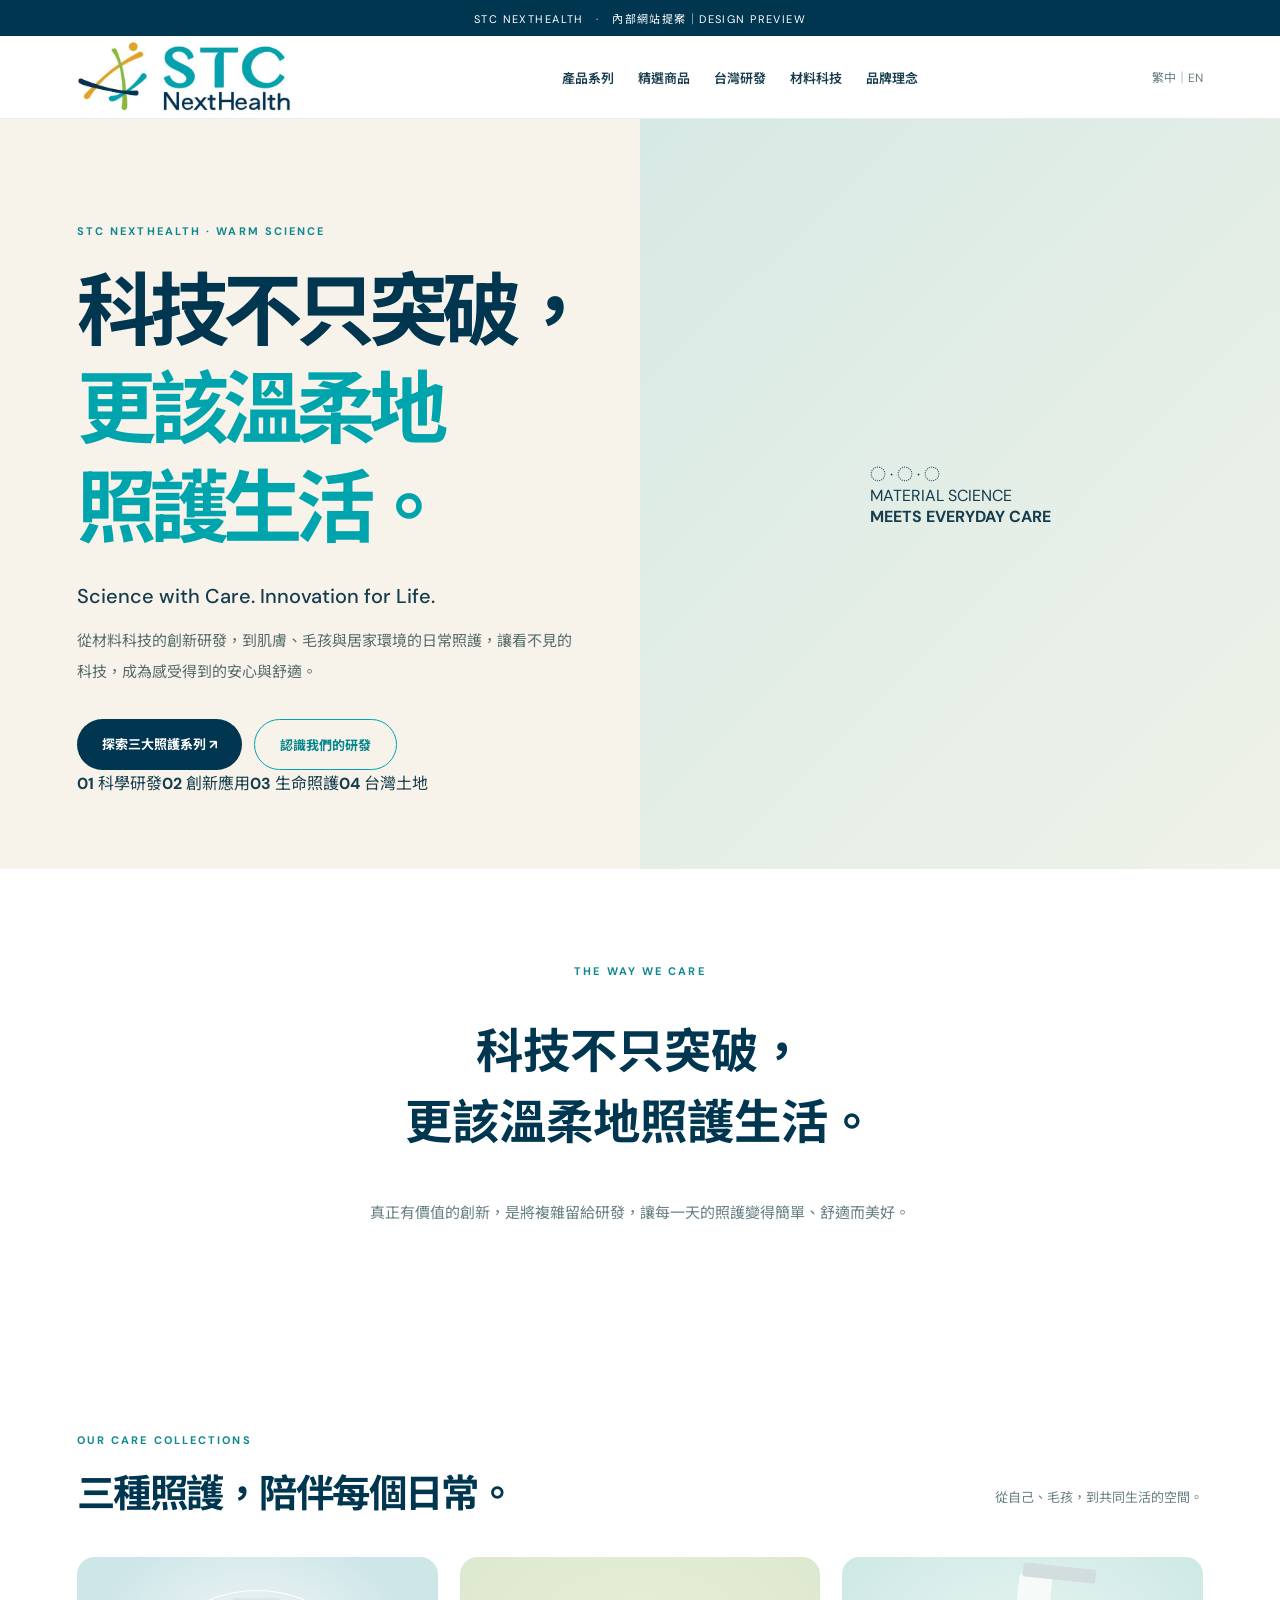
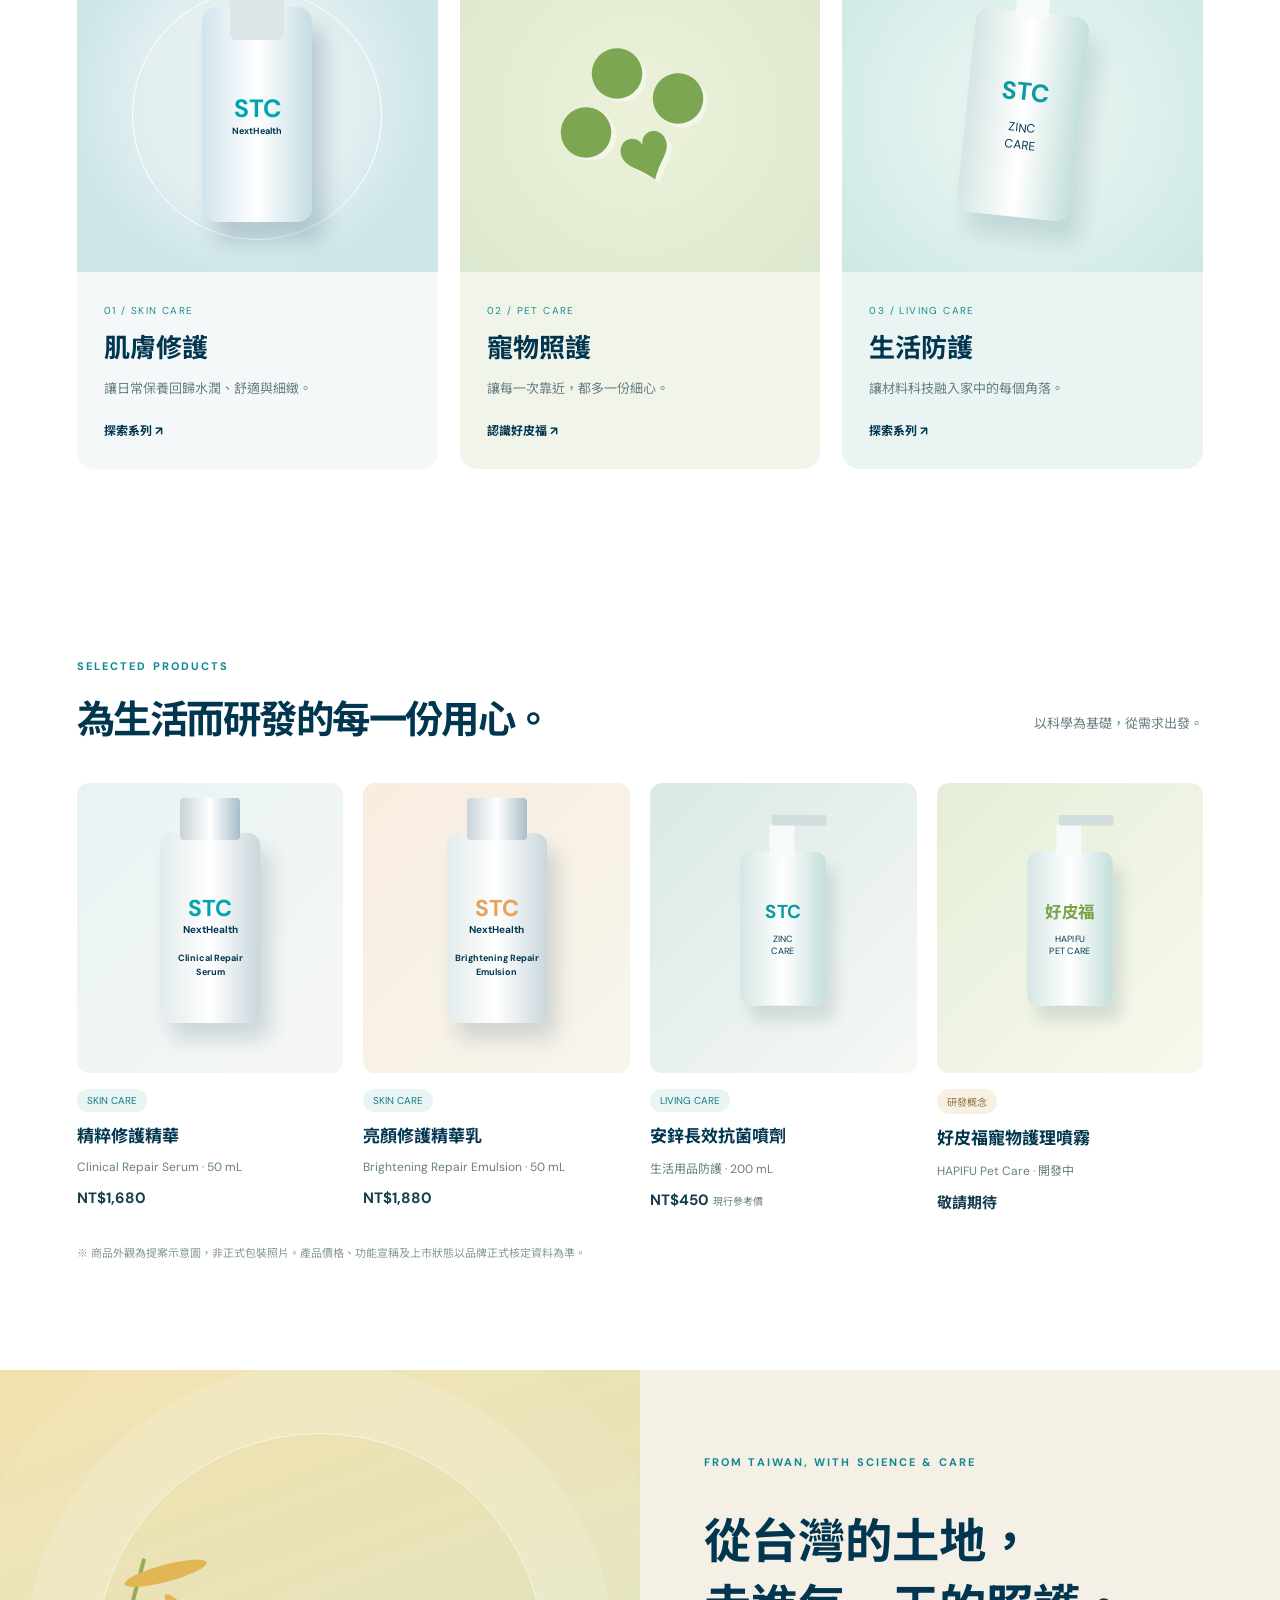
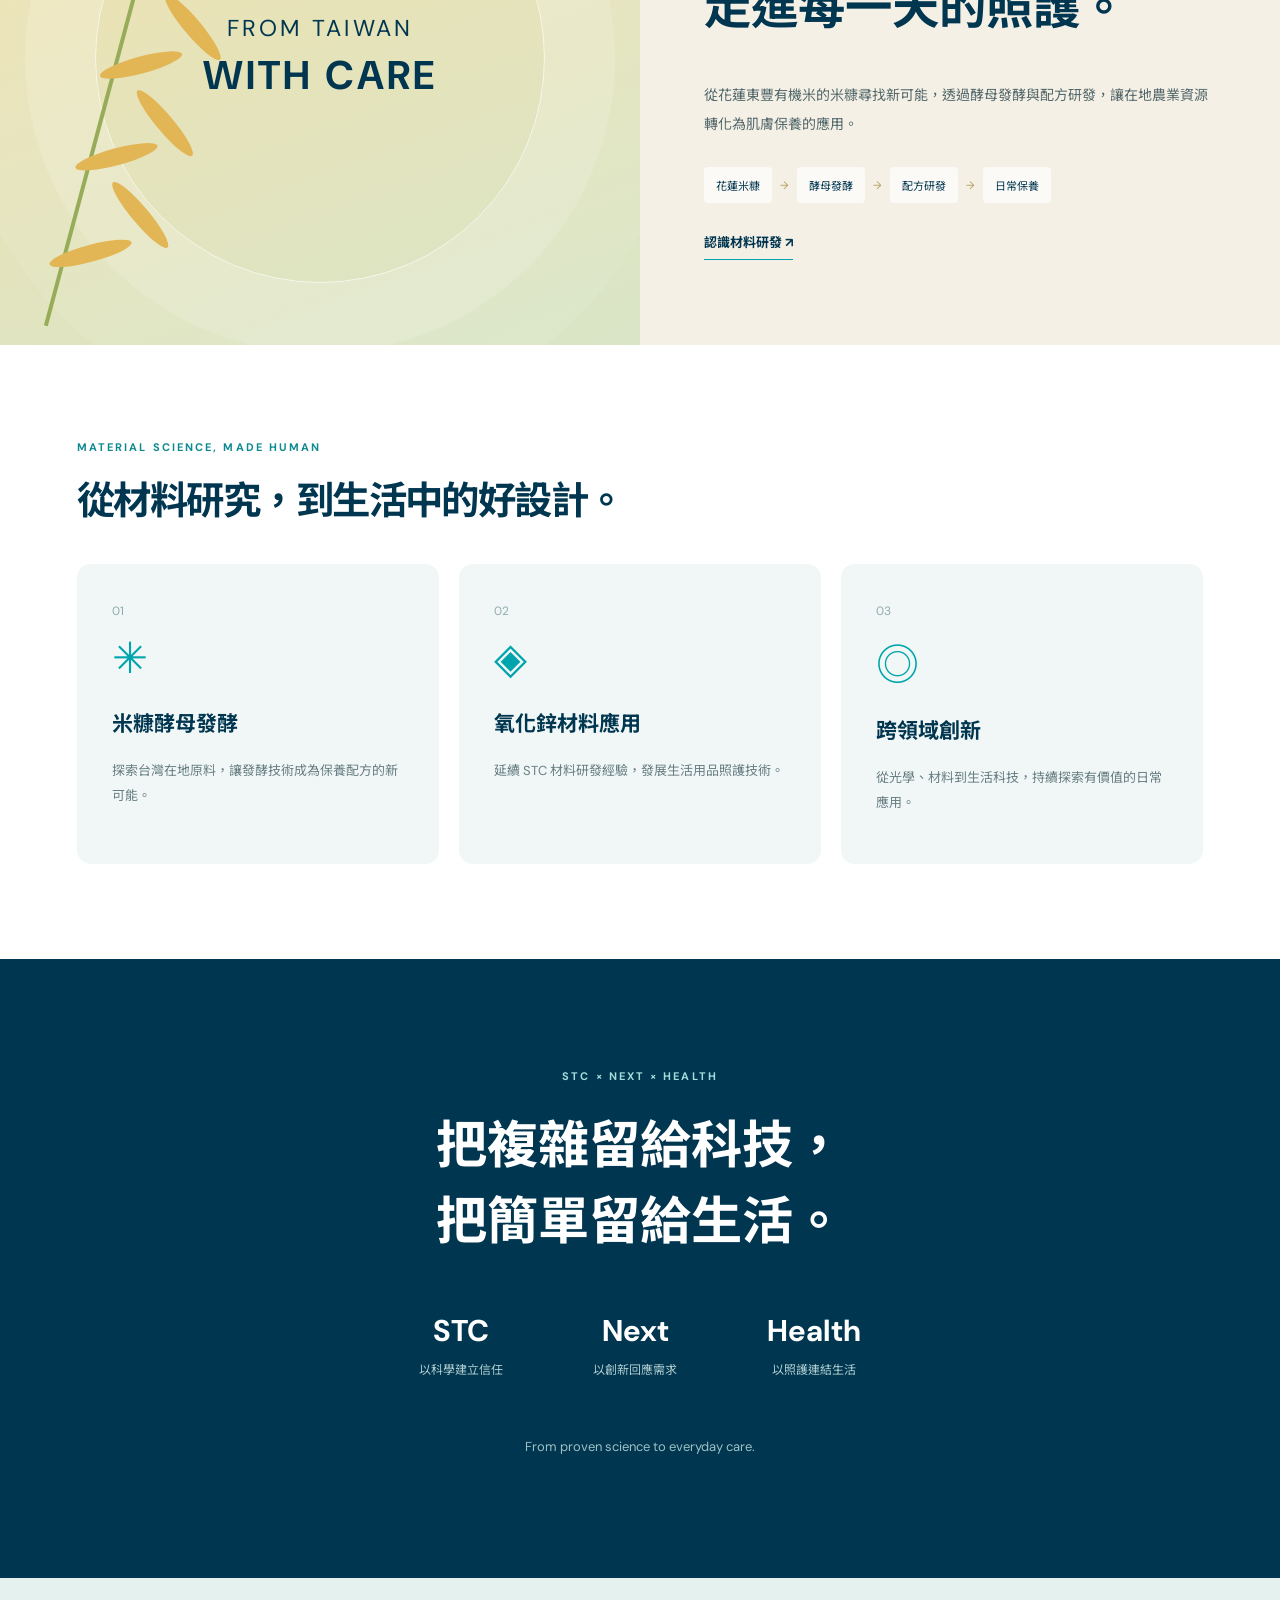
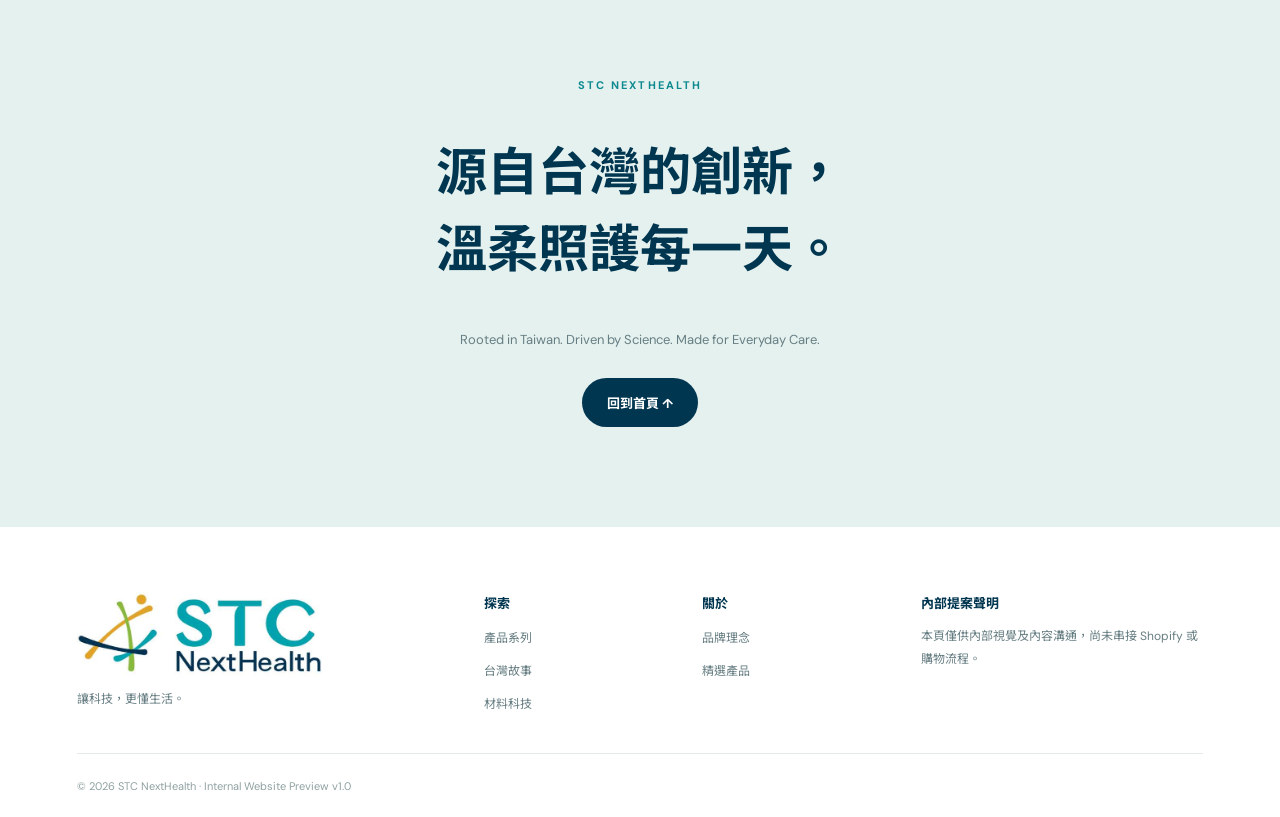
==== index.html @ 22976074 "Redesign homepage hero around Warm Science and four brand colors" ====
<!doctype html><html lang="zh-Hant"><head><meta charset="utf-8"><meta name="viewport" content="width=device-width,initial-scale=1"><title>STC NextHealth｜讓科技，更懂生活</title><meta name="description" content="STC NextHealth 源自台灣材料研發，探索肌膚修護、寵物照護與生活防護。"><link rel="stylesheet" href="styles.css"></head><body><div class="notice">STC NEXTHEALTH　·　內部網站提案｜DESIGN PREVIEW</div><header><a href="#top" class="logo" aria-label="STC NextHealth 回到首頁"><img src="assets/stc-nexthealth-logo.jpg" alt="STC NextHealth 官方彩色 Logo" width="600" height="207"></a><button id="toggle" aria-label="開啟選單">☰</button><nav id="nav"><a href="#collections">產品系列</a><a href="#products">精選商品</a><a href="#story">台灣研發</a><a href="#science">材料科技</a><a href="#about">品牌理念</a></nav><span class="language">繁中｜EN</span></header><main id="top">
<section class="hero hero-warm-science" aria-labelledby="hero-title"><div class="hero-copy"><div class="eyebrow">STC NEXTHEALTH · WARM SCIENCE</div><h1 id="hero-title">科技不只突破，<br><em>更該溫柔地<br>照護生活。</em></h1><h2>Science with Care. Innovation for Life.</h2><p>從材料科技的創新研發，到肌膚、毛孩與居家環境的日常照護，讓看不見的科技，成為感受得到的安心與舒適。</p><div class="actions"><a class="button dark" href="#collections">探索三大照護系列 ↗</a><a class="button outlined" href="#science">認識我們的研發</a></div><div class="hero-values"><span><b>01</b> 科學研發</span><span><b>02</b> 創新應用</span><span><b>03</b> 生命照護</span><span><b>04</b> 台灣土地</span></div></div><div class="hero-art warm-science-art"><img class="warm-science-image" src="assets/stc-nexthealth-warm-science.jpg" alt="STC NextHealth 科技與生活融合的品牌概念：分子科技、台灣稻穗、家庭與寵物" onerror="this.style.display='none'"><div class="warm-science-fallback"><span class="science-molecule">◌ · ◌ · ◌</span><div class="warm-science-ribbons"><i></i><i></i><i></i><i></i></div><span class="science-caption">MATERIAL SCIENCE<br><strong>MEETS EVERYDAY CARE</strong></span></div></div></section>
<section class="introduction wrap"><div class="eyebrow">THE WAY WE CARE</div><h2>科技不只突破，<br>更該溫柔地照護生活。</h2><p>真正有價值的創新，是將複雜留給研發，讓每一天的照護變得簡單、舒適而美好。</p></section>
<section class="wrap collections" id="collections"><div class="section-heading"><div><div class="eyebrow">OUR CARE COLLECTIONS</div><h2>三種照護，陪伴每個日常。</h2></div><p>從自己、毛孩，到共同生活的空間。</p></div><div class="collection-grid"><a class="collection card-skin" href="#products"><div class="visual v-skin"><span class="round"></span><span class="mini-bottle">STC <small>NextHealth</small></span></div><div class="card-copy"><small>01 / SKIN CARE</small><h3>肌膚修護</h3><p>讓日常保養回歸水潤、舒適與細緻。</p><b>探索系列 ↗</b></div></a><a class="collection card-pet" href="#pet"><div class="visual v-pet"><span class="paw">●<br>● ●<br>♥</span></div><div class="card-copy"><small>02 / PET CARE</small><h3>寵物照護</h3><p>讓每一次靠近，都多一份細心。</p><b>認識好皮福 ↗</b></div></a><a class="collection card-home" href="#living"><div class="visual v-home"><span class="spray"><b>STC</b><small>ZINC<br>CARE</small></span></div><div class="card-copy"><small>03 / LIVING CARE</small><h3>生活防護</h3><p>讓材料科技融入家中的每個角落。</p><b>探索系列 ↗</b></div></a></div></section>
<section class="wrap products" id="products"><div class="section-heading"><div><div class="eyebrow">SELECTED PRODUCTS</div><h2>為生活而研發的每一份用心。</h2></div><p>以科學為基礎，從需求出發。</p></div><div class="products-grid"><article><div class="product-visual serum"><div class="product-bottle blue">STC<small>NextHealth</small><span>Clinical Repair<br>Serum</span></div></div><label>SKIN CARE</label><h3>精粹修護精華</h3><p>Clinical Repair Serum · 50 mL</p><strong>NT$1,680</strong></article><article><div class="product-visual emulsion"><div class="product-bottle orange">STC<small>NextHealth</small><span>Brightening Repair<br>Emulsion</span></div></div><label>SKIN CARE</label><h3>亮顏修護精華乳</h3><p>Brightening Repair Emulsion · 50 mL</p><strong>NT$1,880</strong></article><article id="living"><div class="product-visual zinc"><div class="spray pack"><b>STC</b><small>ZINC<br>CARE</small></div></div><label>LIVING CARE</label><h3>安鋅長效抗菌噴劑</h3><p>生活用品防護 · 200 mL</p><strong>NT$450 <small>現行參考價</small></strong></article><article id="pet"><div class="product-visual pet"><div class="spray pack petpack"><b>好皮福</b><small>HAPIFU<br>PET CARE</small></div></div><label class="future">研發概念</label><h3>好皮福寵物護理噴霧</h3><p>HAPIFU Pet Care · 開發中</p><strong>敬請期待</strong></article></div><p class="disclaimer">※ 商品外觀為提案示意圖，非正式包裝照片。產品價格、功能宣稱及上市狀態以品牌正式核定資料為準。</p></section>
<section class="story" id="story"><div class="story-art"><div class="rice"><i></i><i></i><i></i><i></i><i></i><i></i><i></i></div><span>FROM TAIWAN<br><b>WITH CARE</b></span></div><div class="story-copy"><div class="eyebrow">FROM TAIWAN, WITH SCIENCE & CARE</div><h2>從台灣的土地，<br>走進每一天的照護。</h2><p>從花蓮東豐有機米的米糠尋找新可能，透過酵母發酵與配方研發，讓在地農業資源轉化為肌膚保養的應用。</p><div class="steps"><span>花蓮米糠</span> → <span>酵母發酵</span> → <span>配方研發</span> → <span>日常保養</span></div><a class="underlink" href="#science">認識材料研發 ↗</a></div></section>
<section class="wrap science" id="science"><div class="section-heading"><div><div class="eyebrow">MATERIAL SCIENCE, MADE HUMAN</div><h2>從材料研究，到生活中的好設計。</h2></div></div><div class="science-grid"><article><small>01</small><span>✳</span><h3>米糠酵母發酵</h3><p>探索台灣在地原料，讓發酵技術成為保養配方的新可能。</p></article><article><small>02</small><span>◈</span><h3>氧化鋅材料應用</h3><p>延續 STC 材料研發經驗，發展生活用品照護技術。</p></article><article><small>03</small><span>◎</span><h3>跨領域創新</h3><p>從光學、材料到生活科技，持續探索有價值的日常應用。</p></article></div></section>
<section class="philosophy" id="about"><div class="eyebrow">STC × NEXT × HEALTH</div><h2>把複雜留給科技，<br>把簡單留給生活。</h2><div class="values"><div><strong>STC</strong><span>以科學建立信任</span></div><div><strong>Next</strong><span>以創新回應需求</span></div><div><strong>Health</strong><span>以照護連結生活</span></div></div><p>From proven science to everyday care.</p></section>
<section class="final"><div class="eyebrow">STC NEXTHEALTH</div><h2>源自台灣的創新，<br>溫柔照護每一天。</h2><p>Rooted in Taiwan. Driven by Science. Made for Everyday Care.</p><a class="button dark" href="#top">回到首頁 ↑</a></section></main><footer><div class="footer-brand"><img class="footer-logo" src="assets/stc-nexthealth-logo.jpg" width="600" height="207" alt="STC NextHealth 官方 Logo"><p>讓科技，更懂生活。</p></div><div><strong>探索</strong><a href="#collections">產品系列</a><a href="#story">台灣故事</a><a href="#science">材料科技</a></div><div><strong>關於</strong><a href="#about">品牌理念</a><a href="#products">精選產品</a></div><div><strong>內部提案聲明</strong><p>本頁僅供內部視覺及內容溝通，尚未串接 Shopify 或購物流程。</p></div><small class="copyright">© 2026 STC NextHealth · Internal Website Preview v1.0</small></footer><script src="script.js"></script></body></html>
---- styles.css ----
@import url('https://fonts.googleapis.com/css2?family=DM+Sans:wght@400;500;600;700&family=Noto+Sans+TC:wght@400;500;600;700&display=swap');:root{--navy:#003650;--teal:#00a4ac;--green:#8dbb39;--gold:#e5a526;--cream:#f7f3ea;--ink:#163d4d;--muted:#677e83}*{box-sizing:border-box}html{scroll-behavior:smooth}body{margin:0;font-family:'DM Sans','Noto Sans TC',sans-serif;color:var(--ink);background:#fff}a{text-decoration:none;color:inherit}button{cursor:pointer}.notice{text-align:center;background:var(--navy);color:#fff;font-size:11px;letter-spacing:.13em;padding:10px}header{position:sticky;top:0;z-index:20;background:#fffffff5;backdrop-filter:blur(12px);height:83px;display:flex;align-items:center;justify-content:space-between;padding:0 6%;border-bottom:1px solid #e8eeee}.logo{display:flex;gap:10px;align-items:center}.mark{font-size:51px;line-height:1;color:var(--green);position:relative}.mark i{font-style:normal;color:var(--gold)}.logo b{font-size:29px;color:var(--teal);font-weight:700;letter-spacing:-.04em}.logo small{font-size:13px;font-weight:700;color:var(--navy);display:block;margin-top:-6px}nav{display:flex;gap:24px;font-weight:600;font-size:13px}nav a:hover{color:var(--teal)}.language{font-size:12px;color:var(--muted)}#toggle{display:none;background:none;border:0;font-size:24px;color:var(--navy)}.hero{min-height:640px;display:grid;grid-template-columns:1fr 1fr;background:var(--cream)}.hero-copy{padding:105px 5% 75px 12%}.eyebrow{font-size:11px;letter-spacing:.19em;color:#0e8990;font-weight:700}.hero h1{font-size:clamp(54px,6.2vw,92px);line-height:1.24;color:var(--navy);letter-spacing:-.075em;margin:25px 0}.hero h1 em{color:var(--teal);font-style:normal}.hero h2{font-size:20px;font-weight:500}.hero p{font-size:15px;line-height:2.1;color:#566b6d;max-width:500px}.actions{display:flex;gap:12px;margin-top:30px;flex-wrap:wrap}.button{display:inline-block;padding:15px 25px;border-radius:50px;font-weight:700;font-size:13px}.dark{background:var(--navy);color:#fff}.outlined{border:1px solid var(--teal);color:#07858c}.tags{margin-top:58px;font-size:10px;letter-spacing:.13em;color:#729092}.hero-art{position:relative;min-height:600px;display:flex;align-items:center;justify-content:center;overflow:hidden;background:linear-gradient(135deg,#d7e9e5,#eff2e8)}.orbit{position:absolute;border:2px solid #ffffffa0;border-radius:50%;width:76%;aspect-ratio:1}.orbit-two{width:55%;border-color:#00a4ac30}.dot{position:absolute;border-radius:50%;background:#e5a526;width:16px;height:16px}.d1{top:20%;left:20%}.d2{bottom:25%;right:18%;width:27px;height:27px;background:#8dbb39}.d3{top:22%;right:16%;background:#00a4ac}.bottle{position:relative;z-index:2;width:195px;height:380px;background:linear-gradient(100deg,#dfebf1,#fff 50%,#b9d5e0);border-radius:30px 30px 24px 24px;box-shadow:18px 35px 40px #00365035;display:flex;align-items:center;flex-direction:column;padding-top:108px;color:var(--navy);transform:rotate(-7deg)}.bottle:before{content:'';position:absolute;top:-65px;width:105px;height:75px;background:linear-gradient(90deg,#c5d8e0,#fff,#a7bec9);border-radius:8px 8px 2px 2px;box-shadow:0 4px 3px #00365020}.bottle>span:first-child{font-size:35px;font-weight:700;color:#009ca5}.bottle strong{font-size:17px}.bottle small{font-size:10px;text-align:center;margin-top:20px;line-height:1.7}.bubbles{position:absolute;bottom:18px;right:23px;font-size:20px;line-height:.55;color:#52b9d4;letter-spacing:7px}.hero-caption{position:absolute;z-index:3;bottom:12%;left:6%;background:#fff;padding:22px 28px;font-size:12px;color:var(--teal);letter-spacing:.12em;box-shadow:0 15px 40px #00365020}.hero-caption strong{display:block;font-size:19px;color:var(--navy)}.hero-caption small{display:block;font-size:11px;color:var(--muted);margin-top:8px;letter-spacing:0}.wrap{max-width:1420px;margin:auto;padding:95px 6%}.introduction{text-align:center;max-width:930px}.introduction h2{font-size:clamp(30px,3.7vw,49px);line-height:1.5;color:var(--navy)}.introduction p{font-size:15px;color:var(--muted);line-height:2}.section-heading{display:flex;align-items:end;justify-content:space-between;gap:20px;margin-bottom:38px}.section-heading h2{font-size:clamp(28px,3vw,42px);color:var(--navy);margin:15px 0 0;letter-spacing:-.04em}.section-heading>p{font-size:13px;color:var(--muted)}.collection-grid{display:grid;grid-template-columns:repeat(3,1fr);gap:22px}.collection{border-radius:18px;overflow:hidden;background:#f4f8f8;transition:transform .25s}.collection:hover{transform:translateY(-5px)}.card-pet{background:#f1f5e9}.card-home{background:#eaf4f2}.visual{height:315px;position:relative;display:grid;place-items:center;overflow:hidden}.v-skin{background:radial-gradient(circle at 48% 45%,#fff 0 18%,#e4eff1 19% 40%,#cde6e8 70%)}.visual .round{width:250px;height:250px;border:1px solid #fff;border-radius:50%;position:absolute}.mini-bottle{z-index:2;display:flex;align-items:center;flex-direction:column;justify-content:center;width:110px;height:215px;background:linear-gradient(90deg,#d0e4ed,#fff,#c4dce4);border-radius:15px;box-shadow:12px 20px 20px #00365030;color:var(--teal);font-weight:700;font-size:25px}.mini-bottle:before{content:'';position:absolute;top:41px;width:54px;height:42px;background:#dce6e9;border-radius:6px}.mini-bottle small{font-size:9px;color:var(--navy)}.v-pet{background:radial-gradient(circle,#ecf2d9,#dce8cf)}.paw{font-size:56px;font-weight:700;letter-spacing:15px;line-height:.8;color:#7da652;text-shadow:3px 5px #ffffff70;text-align:center;transform:rotate(-20deg)}.v-home{background:radial-gradient(circle,#eef8f5,#cde8e4)}.spray{display:flex;flex-direction:column;align-items:center;justify-content:center;background:linear-gradient(90deg,#d5e6e4,#fff,#c3dfda);width:114px;height:205px;border-radius:14px;box-shadow:12px 20px 20px #00365020;position:relative;color:var(--navy);transform:rotate(6deg)}.spray:before{content:'';position:absolute;top:-38px;left:39px;height:45px;width:33px;border-radius:4px;background:#f6fbfa}.spray:after{content:'';position:absolute;top:-49px;left:42px;height:14px;width:73px;border-radius:2px;background:#d2dedd}.spray b{font-size:25px;color:#0b9ca1}.spray small{font-size:12px;line-height:1.4;text-align:center;margin-top:12px}.card-copy{padding:26px 27px 30px}.card-copy small{font-size:10px;letter-spacing:.14em;color:#188b90}.card-copy h3{font-size:26px;color:var(--navy);margin:8px 0}.card-copy p{font-size:13px;color:var(--muted)}.card-copy b{display:block;font-size:12px;margin-top:24px;color:var(--navy)}.products-grid{display:grid;grid-template-columns:repeat(4,1fr);gap:20px}.product-visual{height:290px;border-radius:12px;display:flex;align-items:center;justify-content:center;overflow:hidden;position:relative}.serum{background:linear-gradient(135deg,#e8f3f4,#f6f7f4)}.emulsion{background:linear-gradient(135deg,#f8eddf,#f7f5ed)}.zinc{background:linear-gradient(135deg,#dae9e6,#f6f8f4)}.pet{background:linear-gradient(135deg,#e5eed7,#f8f9ee)}.product-bottle{width:100px;height:190px;background:linear-gradient(90deg,#e3ebec,#fff,#c9d7dc);border-radius:12px;box-shadow:10px 16px 20px #00365028;text-align:center;padding-top:60px;font-size:23px;color:var(--teal);font-weight:700;position:relative}.product-bottle:before{content:'';position:absolute;top:-35px;left:20px;width:60px;height:42px;background:linear-gradient(90deg,#c9d3d9,#fff,#a9bec8);border-radius:4px}.product-bottle small{display:block;font-size:10px;color:var(--navy)}.product-bottle span{display:block;margin-top:16px;font-size:9px;line-height:1.5;color:var(--navy)}.orange{color:#e8a15a}.pack{transform:scale(.75)}.petpack b{font-size:22px;color:#79a447}.products-grid label{display:inline-block;background:#e8f5f4;color:#187a82;border-radius:16px;font-size:10px;padding:5px 10px;margin-top:16px}.products-grid label.future{background:#f7f0e3;color:#927b40}.products-grid h3{font-size:17px;color:var(--navy);margin:10px 0 4px}.products-grid p{font-size:12px;color:var(--muted)}.products-grid strong{font-size:15px}.products-grid strong small{font-size:10px;color:var(--muted);font-weight:400}.disclaimer{font-size:11px;color:#87979a;margin-top:30px;line-height:1.9}.story{display:grid;grid-template-columns:1fr 1fr;background:#f5f0e6;min-height:570px}.story-art{background:linear-gradient(160deg,#f2e1ad,#d9e5c7);display:flex;align-items:center;justify-content:center;position:relative;overflow:hidden}.story-art:before{content:'';position:absolute;width:70%;aspect-ratio:1;border:1px solid #ffffffb0;border-radius:50%;box-shadow:0 0 0 70px #fff2,0 0 0 140px #fff1}.story-art>span{position:relative;color:var(--navy);font-size:23px;letter-spacing:.14em;line-height:1.5;text-align:center}.story-art>span b{font-size:40px}.rice{position:absolute;left:14%;bottom:-10px;width:180px;height:380px;border-left:4px solid #97ac59;transform:rotate(15deg)}.rice i{position:absolute;width:85px;height:17px;background:#e3b655;border-radius:100%;transform:rotate(-30deg);left:-20px}.rice i:nth-child(2){top:45px;left:20px;transform:rotate(35deg)}.rice i:nth-child(3){top:95px}.rice i:nth-child(4){top:145px;left:18px;transform:rotate(35deg)}.rice i:nth-child(5){top:190px}.rice i:nth-child(6){top:240px;left:18px;transform:rotate(35deg)}.rice i:nth-child(7){top:290px}.story-copy{padding:85px 10%;align-self:center}.story-copy h2{font-size:clamp(30px,3.7vw,49px);color:var(--navy);line-height:1.4}.story-copy p{font-size:14px;color:#52676a;line-height:2.1}.steps{display:flex;flex-wrap:wrap;align-items:center;gap:8px;margin:28px 0;color:#b59c61;font-size:11px}.steps span{background:#ffffffab;padding:10px 12px;border-radius:4px;color:var(--navy)}.underlink{display:inline-block;border-bottom:1px solid var(--teal);padding-bottom:8px;color:var(--navy);font-weight:700;font-size:13px}.science-grid{display:grid;grid-template-columns:repeat(3,1fr);gap:20px}.science-grid article{background:#f1f7f6;border-radius:14px;padding:35px;min-height:255px}.science-grid small{font-size:12px;color:#91abaf}.science-grid span{display:block;font-size:43px;color:var(--teal);margin:10px 0}.science-grid h3{font-size:21px;color:var(--navy)}.science-grid p{font-size:13px;color:var(--muted);line-height:1.9}.philosophy{text-align:center;background:var(--navy);color:#fff;padding:110px 5%}.philosophy .eyebrow{color:#a3dcdb}.philosophy h2{font-size:clamp(31px,4vw,57px);line-height:1.5;margin:25px 0 50px}.values{display:flex;justify-content:center;gap:90px}.values>div{display:flex;flex-direction:column;gap:10px}.values strong{font-size:30px}.values span{font-size:12px;color:#b0ced0}.philosophy>p{font-size:13px;color:#9fc1c5;margin-top:60px}.final{text-align:center;background:#e4f1ef;padding:100px 15px}.final h2{font-size:clamp(31px,4vw,55px);color:var(--navy);line-height:1.5}.final p{color:var(--muted);font-size:13px;margin-bottom:30px}footer{display:grid;grid-template-columns:2fr 1fr 1fr 1.5fr;gap:30px;padding:65px 6% 24px}footer strong{font-size:13px;color:var(--navy)}footer a{display:block;font-size:12px;color:var(--muted);margin-top:15px}footer p{font-size:12px;color:var(--muted);line-height:1.9}.footer-brand b{font-size:28px;color:var(--teal)}.footer-brand em{font-size:19px;color:var(--navy);font-style:normal}.copyright{grid-column:1/-1;border-top:1px solid #e3eaea;color:#90a0a0;font-size:11px;padding-top:25px}@media(max-width:1000px){nav{gap:12px}nav a{font-size:11px}.hero-copy{padding-left:7%}.product-visual{height:245px}.visual{height:265px}}@media(max-width:760px){header{height:70px}#toggle{display:block}.language{display:none}nav{display:none;position:absolute;top:70px;left:0;right:0;background:#fff;padding:24px 7%;flex-direction:column;box-shadow:0 15px 30px #00365018}nav.open{display:flex}.logo b{font-size:24px}.logo small{font-size:11px}.hero{grid-template-columns:1fr}.hero-copy{padding:65px 7%}.hero h1{font-size:60px}.hero h2{font-size:17px}.hero-art{min-height:430px}.bottle{transform:scale(.85) rotate(-6deg)}.wrap{padding:70px 6%}.section-heading{display:block}.collection-grid{grid-template-columns:1fr}.collection{display:grid;grid-template-columns:43% 57%}.visual{height:220px}.card-copy{padding:20px}.card-copy h3{font-size:22px}.card-copy p{font-size:12px}.products-grid{grid-template-columns:repeat(2,1fr);gap:25px 13px}.product-visual{height:230px}.products-grid h3{font-size:15px}.story{grid-template-columns:1fr}.story-art{min-height:330px}.story-copy{padding:60px 7%}.science-grid{grid-template-columns:1fr}.science-grid article{min-height:auto}.values{gap:30px}.values strong{font-size:23px}.values span{font-size:10px}footer{grid-template-columns:1fr 1fr}footer .footer-brand{grid-column:1/-1}}@media(max-width:410px){.hero h1{font-size:51px}.hero-caption{left:2%;padding:14px}.card-copy{padding:14px}.card-copy h3{font-size:19px}.card-copy p{font-size:11px}.product-visual{height:190px}.values{gap:14px}}
/* Official STC NextHealth brand logo */
header .logo{display:flex;align-items:center;flex-shrink:0;min-width:220px;max-width:280px;height:100%;}
header .logo img{display:block;width:250px;max-width:100%;height:74px;object-fit:contain;object-position:left center;}
.footer-logo{display:block;width:245px;max-width:100%;height:auto;object-fit:contain;object-position:left center;margin-bottom:12px;}
@media(max-width:760px){header .logo{min-width:0;max-width:195px}header .logo img{width:190px;height:60px}.footer-logo{width:205px}}
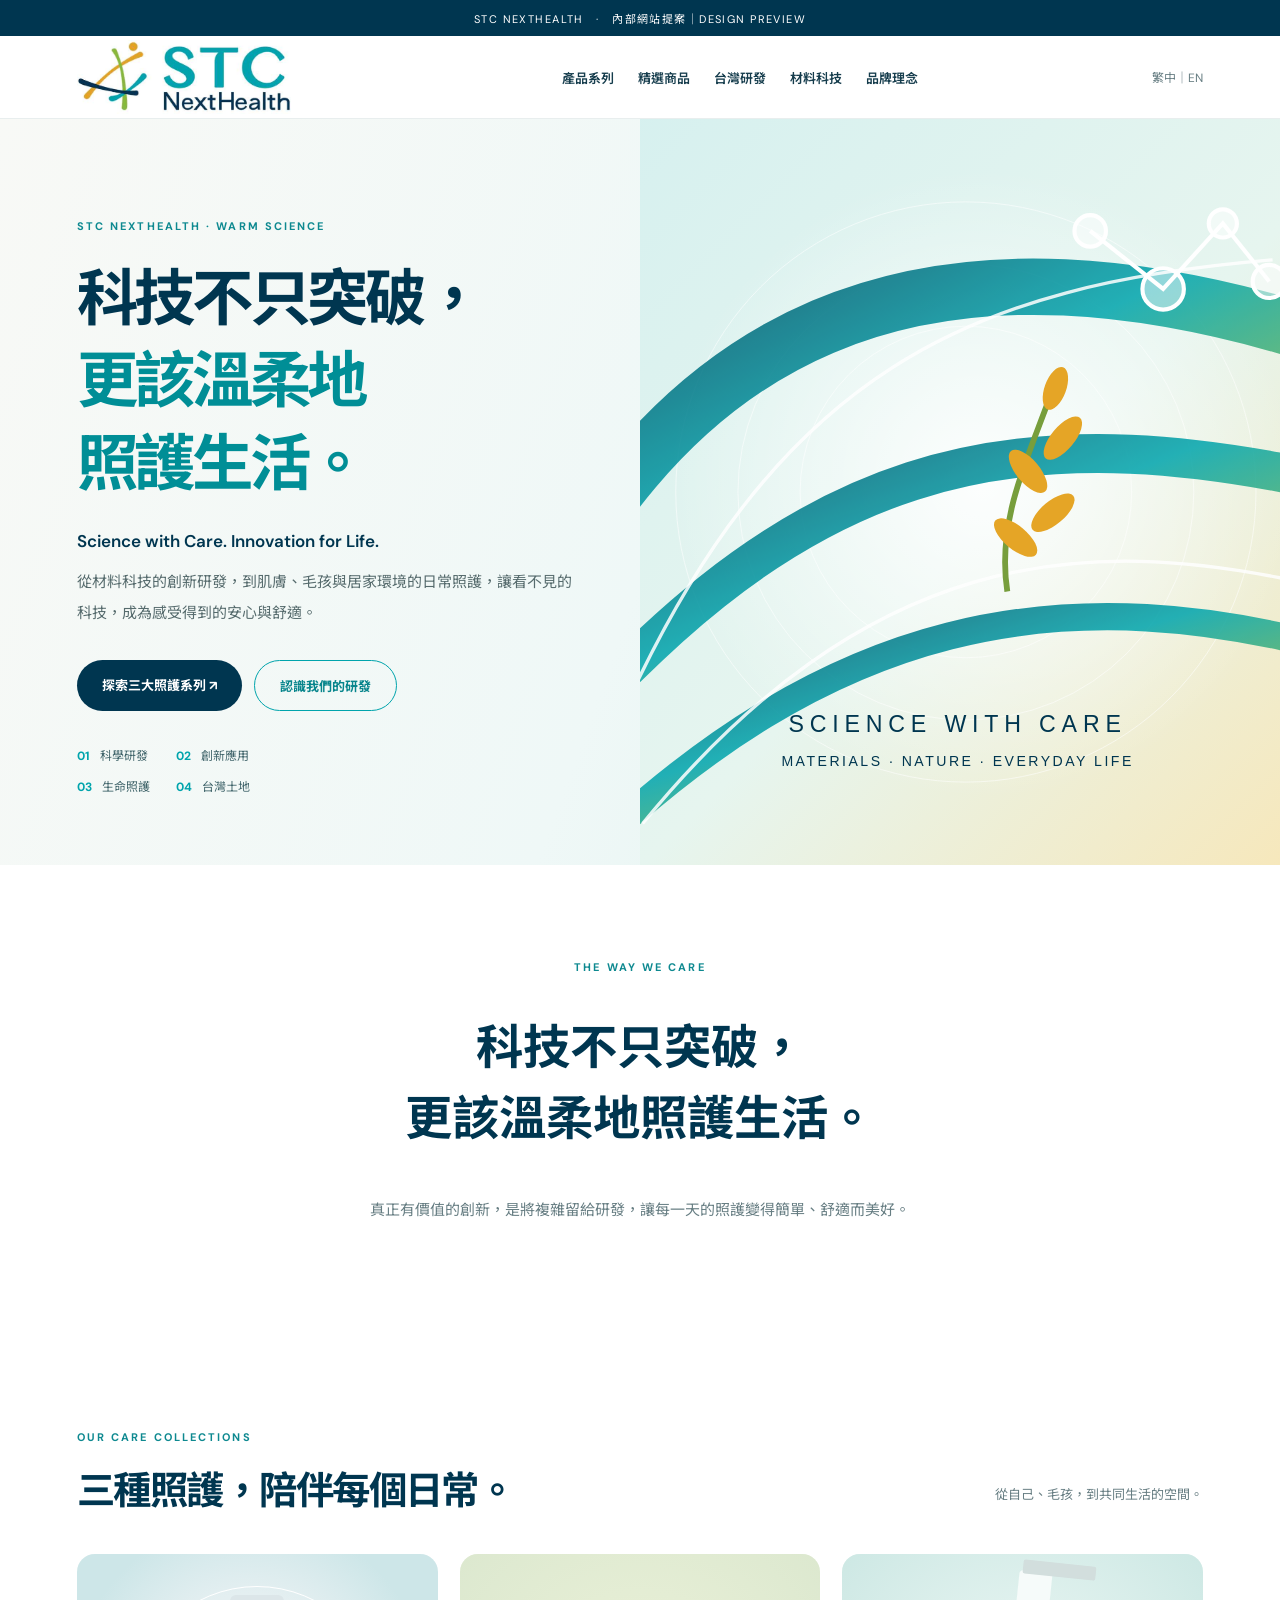
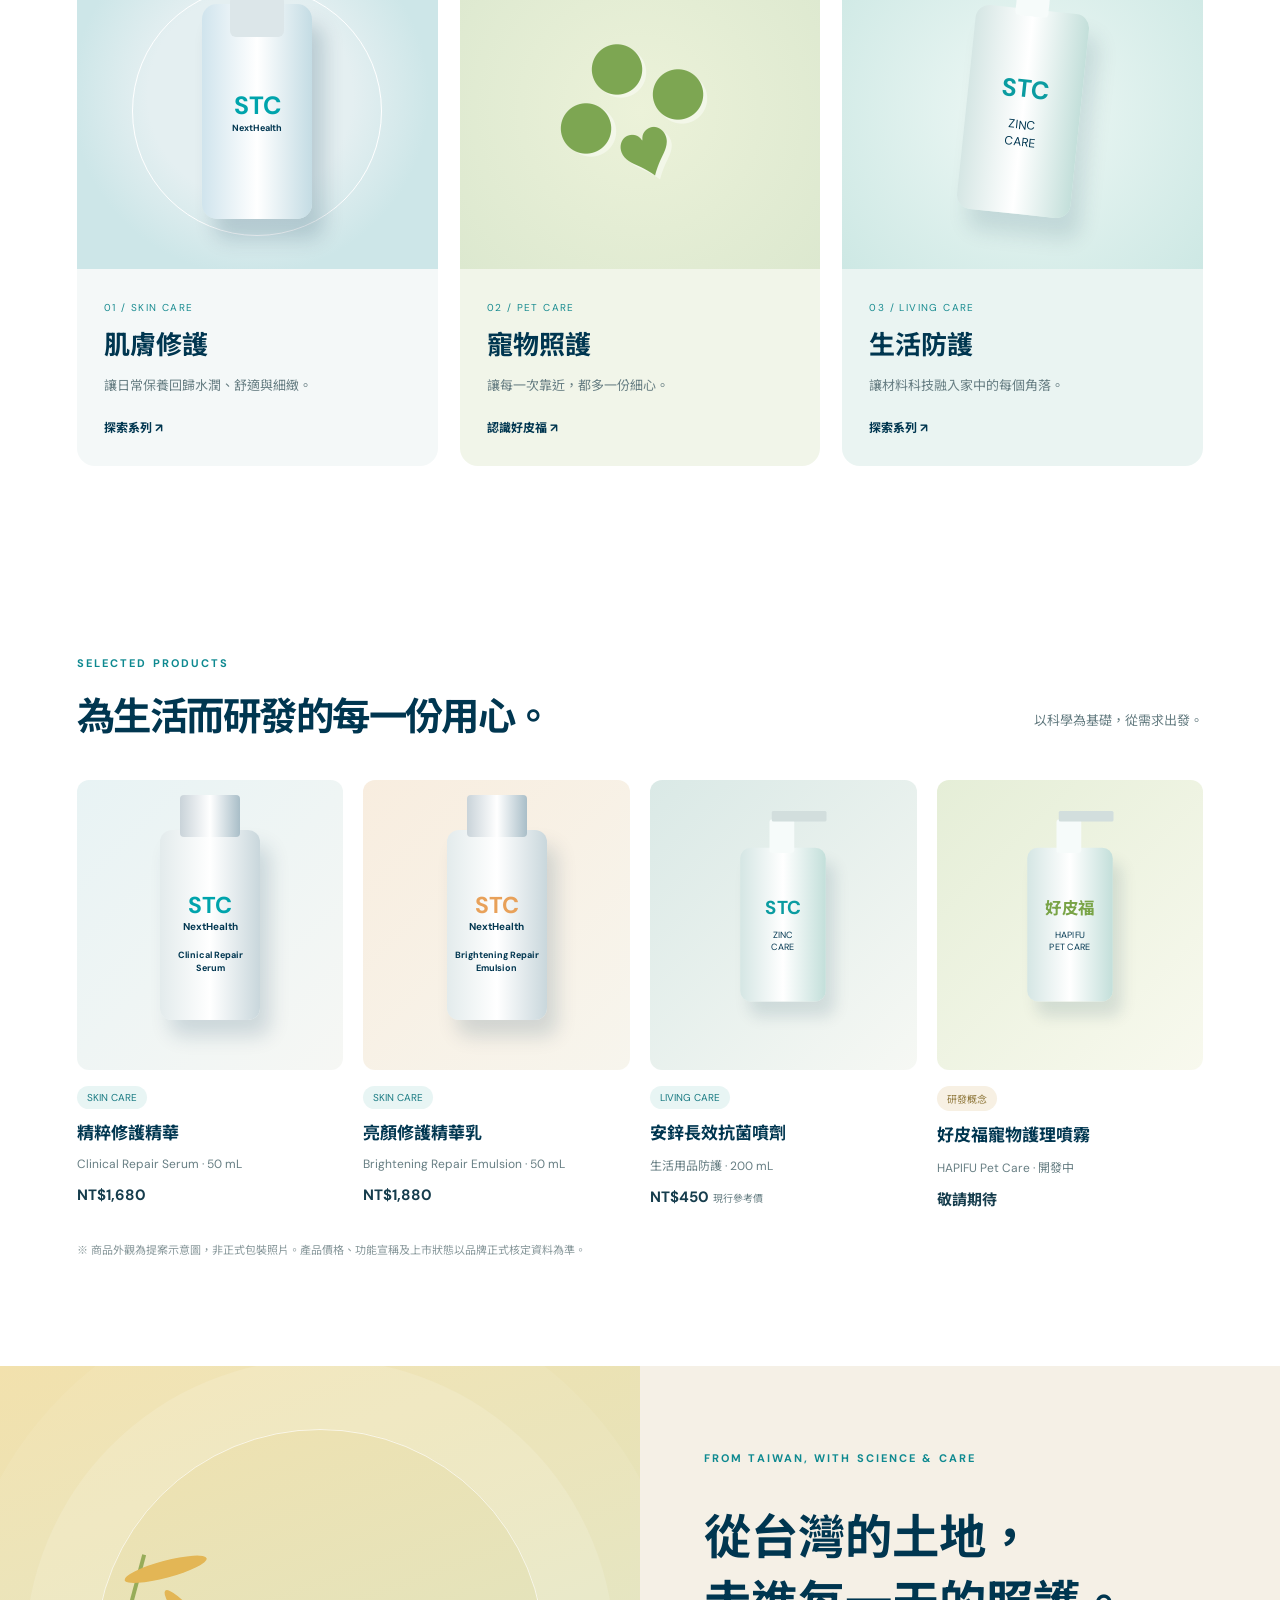
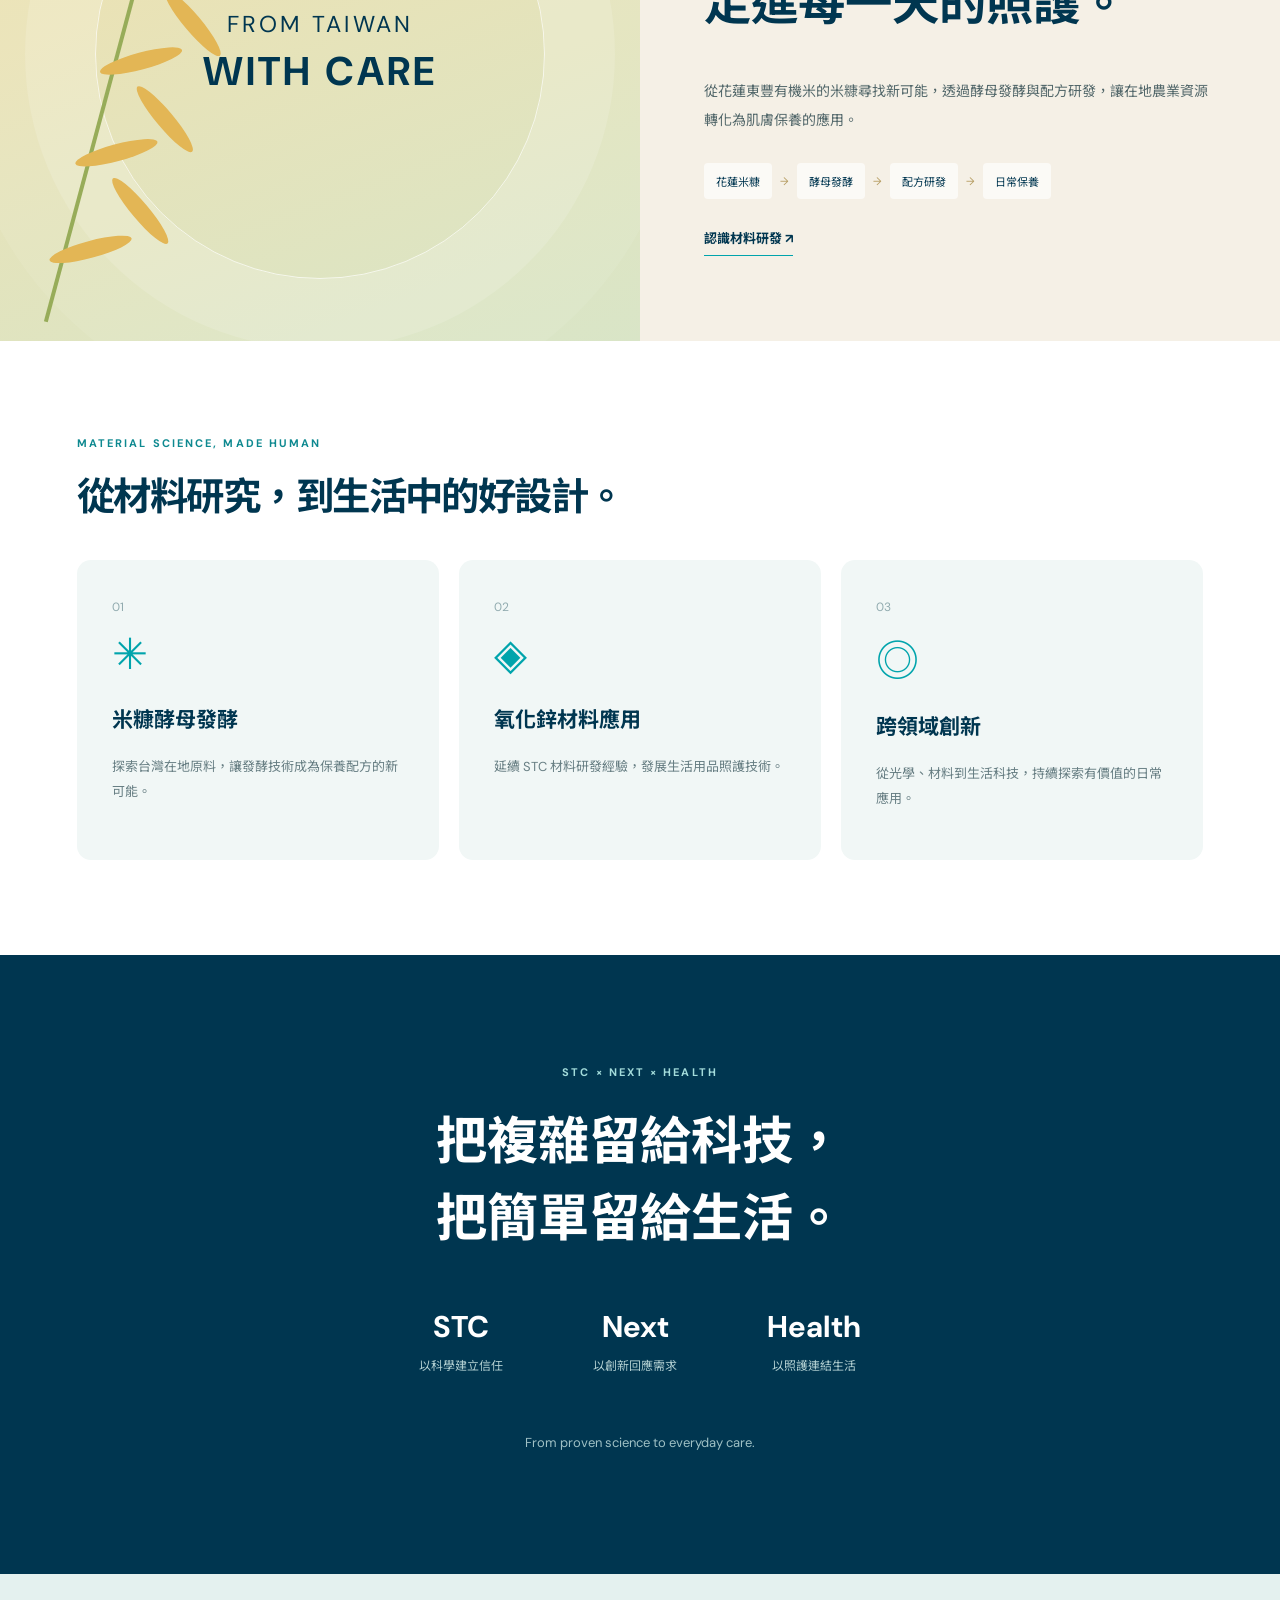
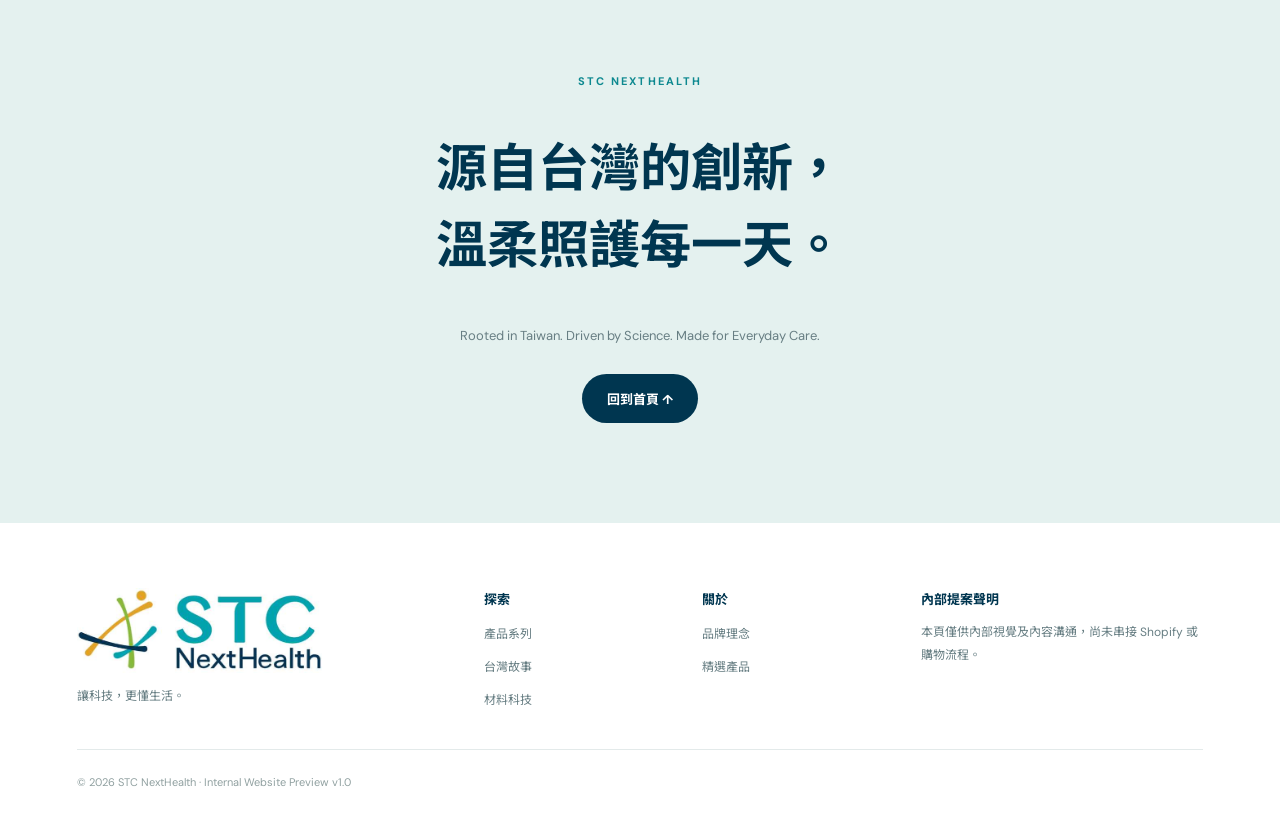
==== commit cf2c9a5a: "Use deployed Warm Science artwork in live homepage hero" ====
--- a/index.html
+++ b/index.html
@@ -1,5 +1,5 @@
 <!doctype html><html lang="zh-Hant"><head><meta charset="utf-8"><meta name="viewport" content="width=device-width,initial-scale=1"><title>STC NextHealth｜讓科技，更懂生活</title><meta name="description" content="STC NextHealth 源自台灣材料研發，探索肌膚修護、寵物照護與生活防護。"><link rel="stylesheet" href="styles.css"></head><body><div class="notice">STC NEXTHEALTH　·　內部網站提案｜DESIGN PREVIEW</div><header><a href="#top" class="logo" aria-label="STC NextHealth 回到首頁"><img src="assets/stc-nexthealth-logo.jpg" alt="STC NextHealth 官方彩色 Logo" width="600" height="207"></a><button id="toggle" aria-label="開啟選單">☰</button><nav id="nav"><a href="#collections">產品系列</a><a href="#products">精選商品</a><a href="#story">台灣研發</a><a href="#science">材料科技</a><a href="#about">品牌理念</a></nav><span class="language">繁中｜EN</span></header><main id="top">
-<section class="hero hero-warm-science" aria-labelledby="hero-title"><div class="hero-copy"><div class="eyebrow">STC NEXTHEALTH · WARM SCIENCE</div><h1 id="hero-title">科技不只突破，<br><em>更該溫柔地<br>照護生活。</em></h1><h2>Science with Care. Innovation for Life.</h2><p>從材料科技的創新研發，到肌膚、毛孩與居家環境的日常照護，讓看不見的科技，成為感受得到的安心與舒適。</p><div class="actions"><a class="button dark" href="#collections">探索三大照護系列 ↗</a><a class="button outlined" href="#science">認識我們的研發</a></div><div class="hero-values"><span><b>01</b> 科學研發</span><span><b>02</b> 創新應用</span><span><b>03</b> 生命照護</span><span><b>04</b> 台灣土地</span></div></div><div class="hero-art warm-science-art"><img class="warm-science-image" src="assets/stc-nexthealth-warm-science.jpg" alt="STC NextHealth 科技與生活融合的品牌概念：分子科技、台灣稻穗、家庭與寵物" onerror="this.style.display='none'"><div class="warm-science-fallback"><span class="science-molecule">◌ · ◌ · ◌</span><div class="warm-science-ribbons"><i></i><i></i><i></i><i></i></div><span class="science-caption">MATERIAL SCIENCE<br><strong>MEETS EVERYDAY CARE</strong></span></div></div></section>
+<section class="hero hero-warm-science" aria-labelledby="hero-title"><div class="hero-copy"><div class="eyebrow">STC NEXTHEALTH · WARM SCIENCE</div><h1 id="hero-title">科技不只突破，<br><em>更該溫柔地<br>照護生活。</em></h1><h2>Science with Care. Innovation for Life.</h2><p>從材料科技的創新研發，到肌膚、毛孩與居家環境的日常照護，讓看不見的科技，成為感受得到的安心與舒適。</p><div class="actions"><a class="button dark" href="#collections">探索三大照護系列 ↗</a><a class="button outlined" href="#science">認識我們的研發</a></div><div class="hero-values"><span><b>01</b> 科學研發</span><span><b>02</b> 創新應用</span><span><b>03</b> 生命照護</span><span><b>04</b> 台灣土地</span></div></div><div class="hero-art warm-science-art"><img class="warm-science-image" src="assets/warm-science-concept.svg" alt="STC NextHealth 科技與生活融合的品牌概念：分子科技、台灣稻穗、家庭與寵物" onerror="this.style.display='none'"><div class="warm-science-fallback"><span class="science-molecule">◌ · ◌ · ◌</span><div class="warm-science-ribbons"><i></i><i></i><i></i><i></i></div><span class="science-caption">MATERIAL SCIENCE<br><strong>MEETS EVERYDAY CARE</strong></span></div></div></section>
 <section class="introduction wrap"><div class="eyebrow">THE WAY WE CARE</div><h2>科技不只突破，<br>更該溫柔地照護生活。</h2><p>真正有價值的創新，是將複雜留給研發，讓每一天的照護變得簡單、舒適而美好。</p></section>
 <section class="wrap collections" id="collections"><div class="section-heading"><div><div class="eyebrow">OUR CARE COLLECTIONS</div><h2>三種照護，陪伴每個日常。</h2></div><p>從自己、毛孩，到共同生活的空間。</p></div><div class="collection-grid"><a class="collection card-skin" href="#products"><div class="visual v-skin"><span class="round"></span><span class="mini-bottle">STC <small>NextHealth</small></span></div><div class="card-copy"><small>01 / SKIN CARE</small><h3>肌膚修護</h3><p>讓日常保養回歸水潤、舒適與細緻。</p><b>探索系列 ↗</b></div></a><a class="collection card-pet" href="#pet"><div class="visual v-pet"><span class="paw">●<br>● ●<br>♥</span></div><div class="card-copy"><small>02 / PET CARE</small><h3>寵物照護</h3><p>讓每一次靠近，都多一份細心。</p><b>認識好皮福 ↗</b></div></a><a class="collection card-home" href="#living"><div class="visual v-home"><span class="spray"><b>STC</b><small>ZINC<br>CARE</small></span></div><div class="card-copy"><small>03 / LIVING CARE</small><h3>生活防護</h3><p>讓材料科技融入家中的每個角落。</p><b>探索系列 ↗</b></div></a></div></section>
 <section class="wrap products" id="products"><div class="section-heading"><div><div class="eyebrow">SELECTED PRODUCTS</div><h2>為生活而研發的每一份用心。</h2></div><p>以科學為基礎，從需求出發。</p></div><div class="products-grid"><article><div class="product-visual serum"><div class="product-bottle blue">STC<small>NextHealth</small><span>Clinical Repair<br>Serum</span></div></div><label>SKIN CARE</label><h3>精粹修護精華</h3><p>Clinical Repair Serum · 50 mL</p><strong>NT$1,680</strong></article><article><div class="product-visual emulsion"><div class="product-bottle orange">STC<small>NextHealth</small><span>Brightening Repair<br>Emulsion</span></div></div><label>SKIN CARE</label><h3>亮顏修護精華乳</h3><p>Brightening Repair Emulsion · 50 mL</p><strong>NT$1,880</strong></article><article id="living"><div class="product-visual zinc"><div class="spray pack"><b>STC</b><small>ZINC<br>CARE</small></div></div><label>LIVING CARE</label><h3>安鋅長效抗菌噴劑</h3><p>生活用品防護 · 200 mL</p><strong>NT$450 <small>現行參考價</small></strong></article><article id="pet"><div class="product-visual pet"><div class="spray pack petpack"><b>好皮福</b><small>HAPIFU<br>PET CARE</small></div></div><label class="future">研發概念</label><h3>好皮福寵物護理噴霧</h3><p>HAPIFU Pet Care · 開發中</p><strong>敬請期待</strong></article></div><p class="disclaimer">※ 商品外觀為提案示意圖，非正式包裝照片。產品價格、功能宣稱及上市狀態以品牌正式核定資料為準。</p></section>
--- a/styles.css
+++ b/styles.css
@@ -4,3 +4,24 @@
 header .logo img{display:block;width:250px;max-width:100%;height:74px;object-fit:contain;object-position:left center;}
 .footer-logo{display:block;width:245px;max-width:100%;height:auto;object-fit:contain;object-position:left center;margin-bottom:12px;}
 @media(max-width:760px){header .logo{min-width:0;max-width:195px}header .logo img{width:190px;height:60px}.footer-logo{width:205px}}
+
+/* Warm Science 2026 homepage hero */
+.hero-warm-science{background:linear-gradient(110deg,#f8f9f6 0%,#eff8f7 52%,#dcefea 100%);min-height:690px}
+.hero-warm-science .hero-copy{padding-top:100px;padding-bottom:70px}
+.hero-warm-science h1{font-size:clamp(45px,4.8vw,73px);letter-spacing:-.055em;line-height:1.34}
+.hero-warm-science h1 em{color:#008e96}
+.hero-warm-science h2{font-size:17px;color:#003650;font-weight:600}
+.hero-warm-science .hero-art{background:linear-gradient(145deg,#c9e9e7,#f6e8cb);min-height:650px}
+.hero-warm-science .warm-science-image{position:absolute;inset:0;width:100%;height:100%;object-fit:cover;object-position:68% center;z-index:2}
+.hero-warm-science .warm-science-fallback{position:absolute;inset:0;display:grid;place-items:center;background:radial-gradient(circle at 40% 30%,#e7fbfa,#9ed4d1 60%,#d9e6c2)}
+.hero-warm-science .science-molecule{font-size:70px;letter-spacing:18px;color:#ffffffaa;position:absolute;top:14%}
+.hero-warm-science .warm-science-ribbons{position:absolute;inset:12%;border-radius:50%;border:2px solid #ffffffb0;transform:rotate(-25deg)}
+.hero-warm-science .warm-science-ribbons i{position:absolute;inset:10%;border-radius:50%;border:18px solid transparent;border-top-color:#00365099;border-right-color:#00a4ac99;transform:rotate(25deg)}
+.hero-warm-science .warm-science-ribbons i:nth-child(2){inset:23%;border-top-color:#8dbb39;border-right-color:#e5a526;transform:rotate(100deg)}
+.hero-warm-science .warm-science-ribbons i:nth-child(3){inset:37%;border-width:13px;border-top-color:#e5a526;transform:rotate(200deg)}
+.hero-warm-science .warm-science-ribbons i:nth-child(4){inset:48%;border-width:8px;border-top-color:#fff}
+.hero-warm-science .science-caption{position:absolute;bottom:10%;right:8%;font-size:12px;letter-spacing:.12em;color:#003650;text-align:right}
+.hero-warm-science .science-caption strong{font-size:21px}
+.hero-values{display:grid;grid-template-columns:repeat(2,max-content);gap:13px 26px;margin-top:35px;font-size:12px;color:#41656b}
+.hero-values b{color:#00a4ac;margin-right:7px}
+@media(max-width:760px){.hero-warm-science .hero-copy{padding:58px 7% 45px}.hero-warm-science h1{font-size:clamp(38px,9vw,54px)}.hero-warm-science .hero-art{min-height:400px}.hero-values{gap:10px 18px}.hero-warm-science .warm-science-image{object-position:center}}
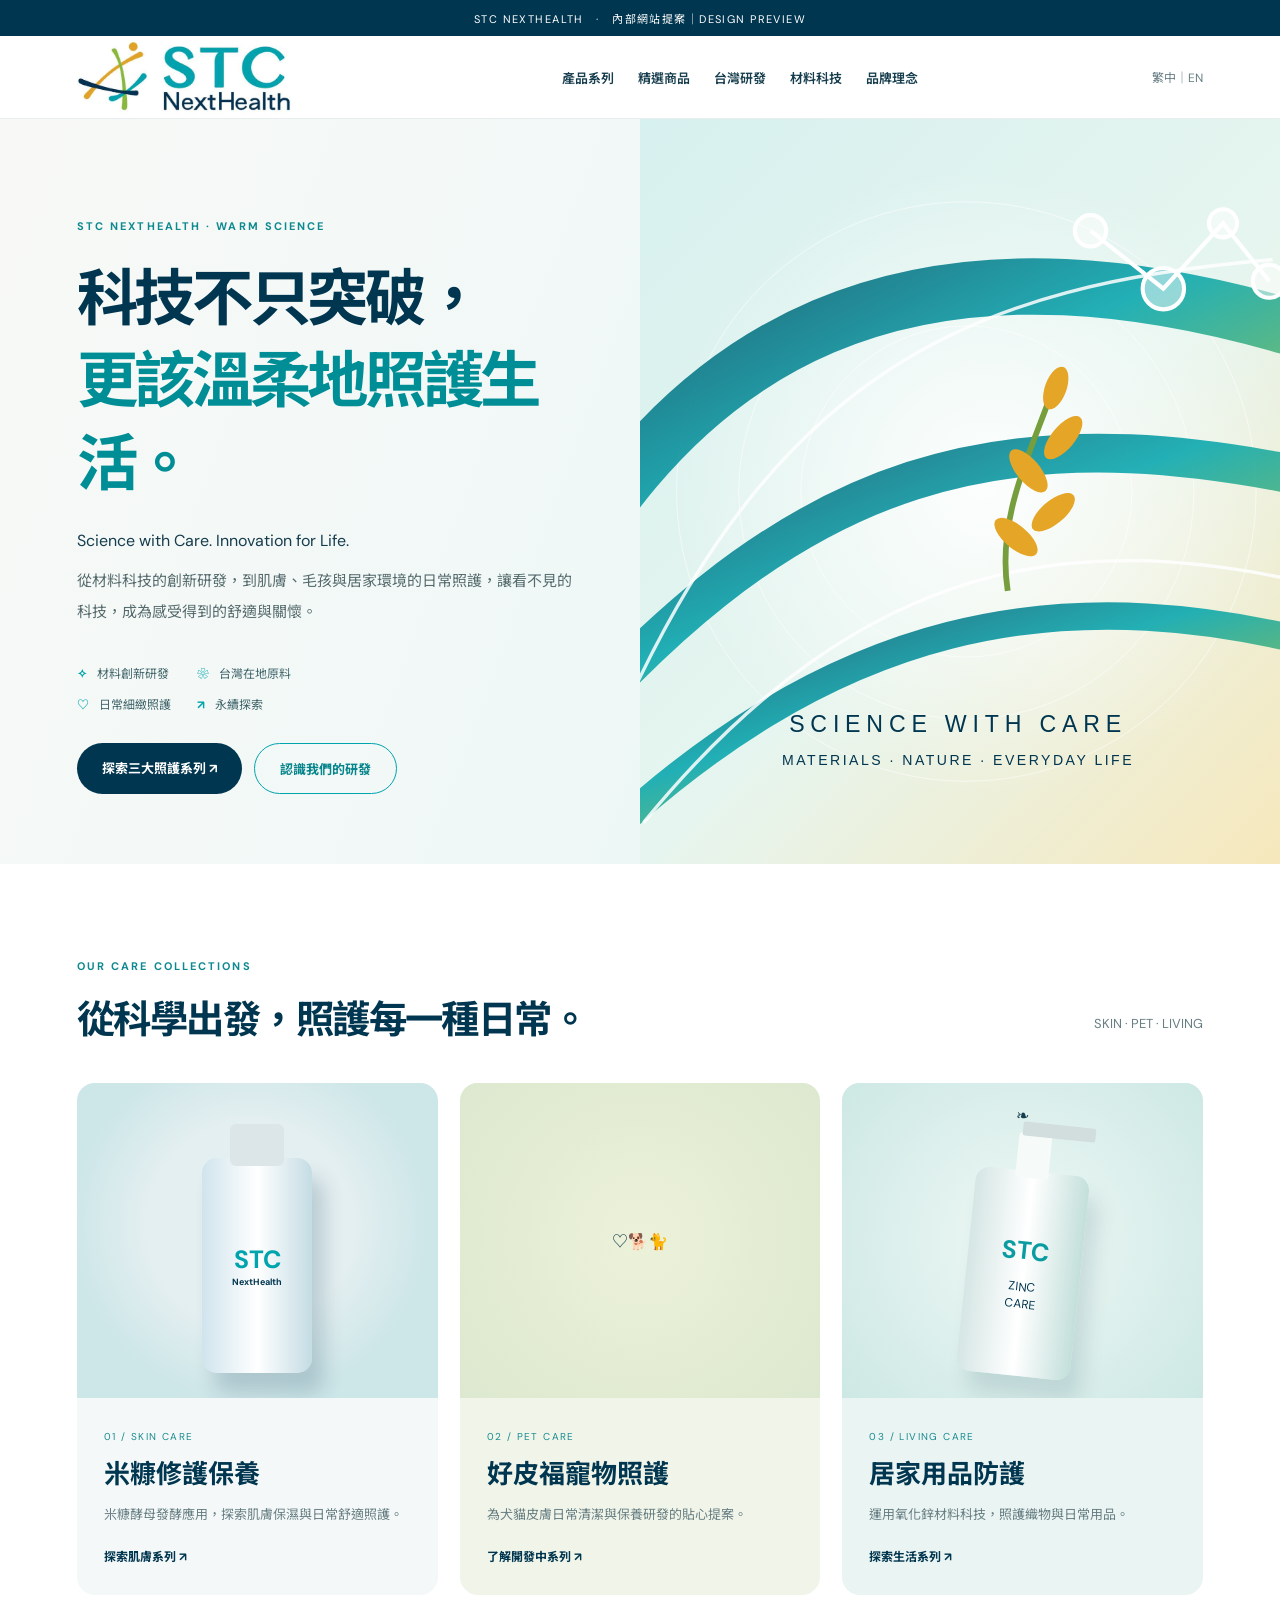
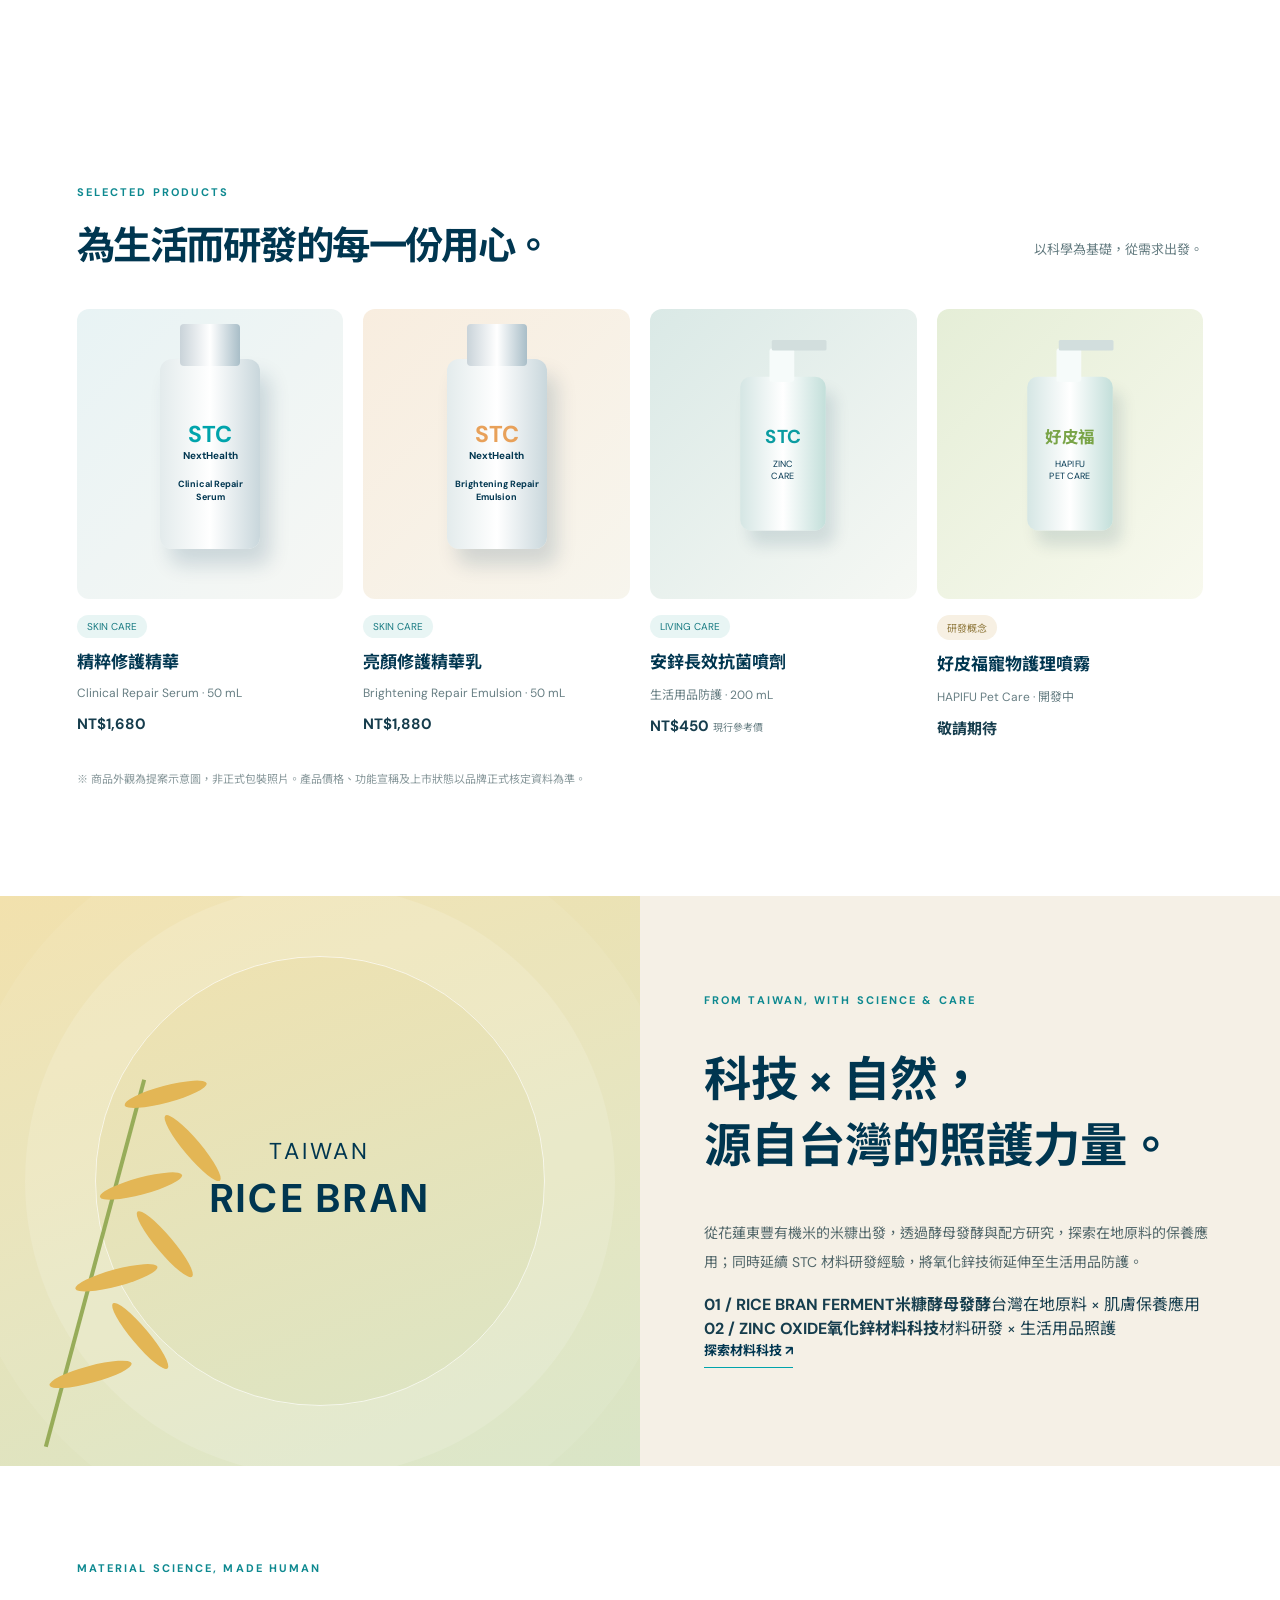
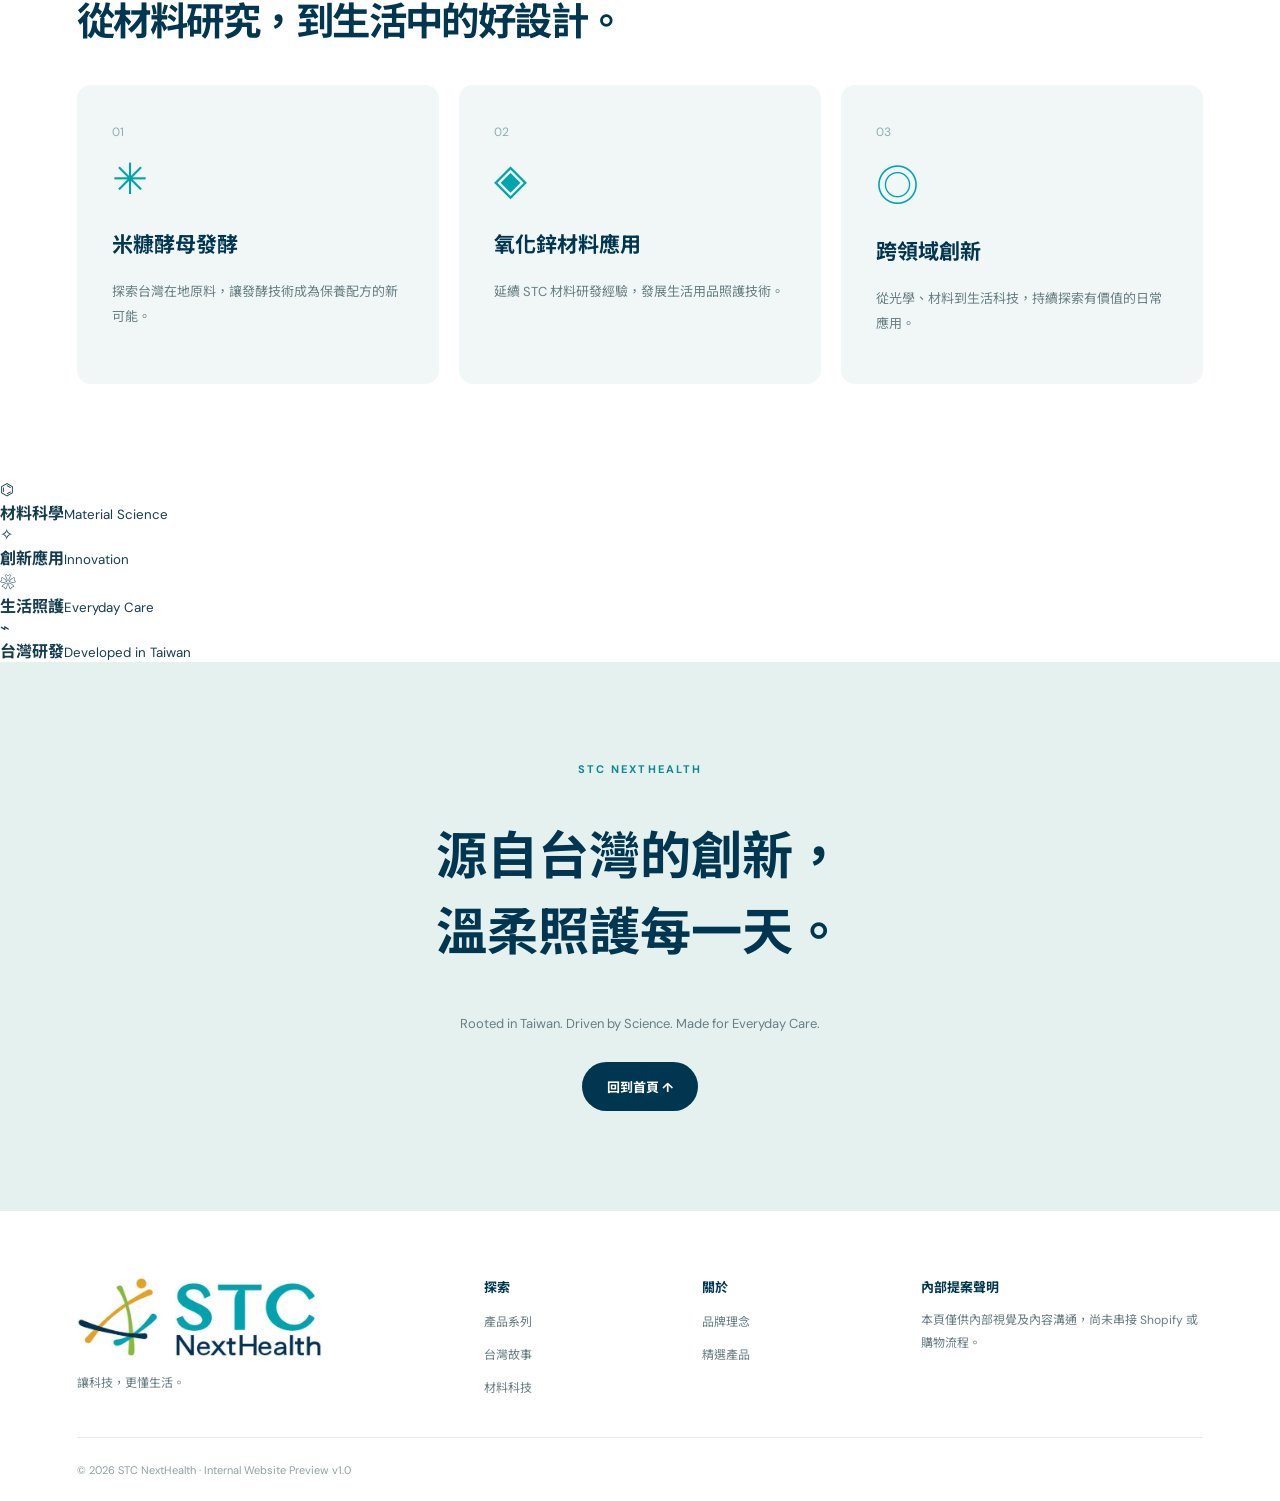
==== commit 3db6f1bc: "Implement approved homepage 2.0 hero, three care collections, research story and brand values strip" ====
--- a/index.html
+++ b/index.html
@@ -1,9 +1,9 @@
 <!doctype html><html lang="zh-Hant"><head><meta charset="utf-8"><meta name="viewport" content="width=device-width,initial-scale=1"><title>STC NextHealth｜讓科技，更懂生活</title><meta name="description" content="STC NextHealth 源自台灣材料研發，探索肌膚修護、寵物照護與生活防護。"><link rel="stylesheet" href="styles.css"></head><body><div class="notice">STC NEXTHEALTH　·　內部網站提案｜DESIGN PREVIEW</div><header><a href="#top" class="logo" aria-label="STC NextHealth 回到首頁"><img src="assets/stc-nexthealth-logo.jpg" alt="STC NextHealth 官方彩色 Logo" width="600" height="207"></a><button id="toggle" aria-label="開啟選單">☰</button><nav id="nav"><a href="#collections">產品系列</a><a href="#products">精選商品</a><a href="#story">台灣研發</a><a href="#science">材料科技</a><a href="#about">品牌理念</a></nav><span class="language">繁中｜EN</span></header><main id="top">
-<section class="hero hero-warm-science" aria-labelledby="hero-title"><div class="hero-copy"><div class="eyebrow">STC NEXTHEALTH · WARM SCIENCE</div><h1 id="hero-title">科技不只突破，<br><em>更該溫柔地<br>照護生活。</em></h1><h2>Science with Care. Innovation for Life.</h2><p>從材料科技的創新研發，到肌膚、毛孩與居家環境的日常照護，讓看不見的科技，成為感受得到的安心與舒適。</p><div class="actions"><a class="button dark" href="#collections">探索三大照護系列 ↗</a><a class="button outlined" href="#science">認識我們的研發</a></div><div class="hero-values"><span><b>01</b> 科學研發</span><span><b>02</b> 創新應用</span><span><b>03</b> 生命照護</span><span><b>04</b> 台灣土地</span></div></div><div class="hero-art warm-science-art"><img class="warm-science-image" src="assets/warm-science-concept.svg" alt="STC NextHealth 科技與生活融合的品牌概念：分子科技、台灣稻穗、家庭與寵物" onerror="this.style.display='none'"><div class="warm-science-fallback"><span class="science-molecule">◌ · ◌ · ◌</span><div class="warm-science-ribbons"><i></i><i></i><i></i><i></i></div><span class="science-caption">MATERIAL SCIENCE<br><strong>MEETS EVERYDAY CARE</strong></span></div></div></section>
-<section class="introduction wrap"><div class="eyebrow">THE WAY WE CARE</div><h2>科技不只突破，<br>更該溫柔地照護生活。</h2><p>真正有價值的創新，是將複雜留給研發，讓每一天的照護變得簡單、舒適而美好。</p></section>
-<section class="wrap collections" id="collections"><div class="section-heading"><div><div class="eyebrow">OUR CARE COLLECTIONS</div><h2>三種照護，陪伴每個日常。</h2></div><p>從自己、毛孩，到共同生活的空間。</p></div><div class="collection-grid"><a class="collection card-skin" href="#products"><div class="visual v-skin"><span class="round"></span><span class="mini-bottle">STC <small>NextHealth</small></span></div><div class="card-copy"><small>01 / SKIN CARE</small><h3>肌膚修護</h3><p>讓日常保養回歸水潤、舒適與細緻。</p><b>探索系列 ↗</b></div></a><a class="collection card-pet" href="#pet"><div class="visual v-pet"><span class="paw">●<br>● ●<br>♥</span></div><div class="card-copy"><small>02 / PET CARE</small><h3>寵物照護</h3><p>讓每一次靠近，都多一份細心。</p><b>認識好皮福 ↗</b></div></a><a class="collection card-home" href="#living"><div class="visual v-home"><span class="spray"><b>STC</b><small>ZINC<br>CARE</small></span></div><div class="card-copy"><small>03 / LIVING CARE</small><h3>生活防護</h3><p>讓材料科技融入家中的每個角落。</p><b>探索系列 ↗</b></div></a></div></section>
+<section class="hero hero-warm-science hero-v2" aria-labelledby="hero-title"><div class="hero-copy"><div class="eyebrow">STC NEXTHEALTH · WARM SCIENCE</div><h1 id="hero-title">科技不只突破，<br><em>更該溫柔地照護生活。</em></h1><div class="hero-en">Science with Care. Innovation for Life.</div><p>從材料科技的創新研發，到肌膚、毛孩與居家環境的日常照護，讓看不見的科技，成為感受得到的舒適與關懷。</p><div class="hero-values"><span><b>✧</b> 材料創新研發</span><span><b>❀</b> 台灣在地原料</span><span><b>♡</b> 日常細緻照護</span><span><b>↗</b> 永續探索</span></div><div class="actions"><a class="button dark" href="#collections">探索三大照護系列 ↗</a><a class="button outlined" href="#science">認識我們的研發</a></div></div><div class="hero-art warm-science-art"><img class="warm-science-image" src="assets/warm-science-concept.svg" alt="深海藍、青綠、自然綠與暖金色流線交織的材料科技與台灣土地概念圖"><div class="hero-art-overlay"><span>SCIENCE × NATURE</span><strong>CARE FOR EVERYDAY LIFE</strong></div></div></section>
+
+<section class="wrap collections collections-v2" id="collections"><div class="section-heading"><div><div class="eyebrow">OUR CARE COLLECTIONS</div><h2>從科學出發，照護每一種日常。</h2></div><p>SKIN · PET · LIVING</p></div><div class="collection-grid"><a class="collection card-skin" href="#products"><div class="visual v-skin"><span class="collection-motif motif-skin"></span><span class="mini-bottle">STC <small>NextHealth</small></span></div><div class="card-copy"><small>01 / SKIN CARE</small><h3>米糠修護保養</h3><p>米糠酵母發酵應用，探索肌膚保濕與日常舒適照護。</p><b>探索肌膚系列 ↗</b></div></a><a class="collection card-pet" href="#pet"><div class="visual v-pet"><span class="pet-illustration" aria-hidden="true">♡<span>🐕</span><span>🐈</span></span></div><div class="card-copy"><small>02 / PET CARE</small><h3>好皮福寵物照護</h3><p>為犬貓皮膚日常清潔與保養研發的貼心提案。</p><b>了解開發中系列 ↗</b></div></a><a class="collection card-home" href="#living"><div class="visual v-home"><span class="home-leaf" aria-hidden="true">❧</span><span class="spray"><b>STC</b><small>ZINC<br>CARE</small></span></div><div class="card-copy"><small>03 / LIVING CARE</small><h3>居家用品防護</h3><p>運用氧化鋅材料科技，照護織物與日常用品。</p><b>探索生活系列 ↗</b></div></a></div></section>
 <section class="wrap products" id="products"><div class="section-heading"><div><div class="eyebrow">SELECTED PRODUCTS</div><h2>為生活而研發的每一份用心。</h2></div><p>以科學為基礎，從需求出發。</p></div><div class="products-grid"><article><div class="product-visual serum"><div class="product-bottle blue">STC<small>NextHealth</small><span>Clinical Repair<br>Serum</span></div></div><label>SKIN CARE</label><h3>精粹修護精華</h3><p>Clinical Repair Serum · 50 mL</p><strong>NT$1,680</strong></article><article><div class="product-visual emulsion"><div class="product-bottle orange">STC<small>NextHealth</small><span>Brightening Repair<br>Emulsion</span></div></div><label>SKIN CARE</label><h3>亮顏修護精華乳</h3><p>Brightening Repair Emulsion · 50 mL</p><strong>NT$1,880</strong></article><article id="living"><div class="product-visual zinc"><div class="spray pack"><b>STC</b><small>ZINC<br>CARE</small></div></div><label>LIVING CARE</label><h3>安鋅長效抗菌噴劑</h3><p>生活用品防護 · 200 mL</p><strong>NT$450 <small>現行參考價</small></strong></article><article id="pet"><div class="product-visual pet"><div class="spray pack petpack"><b>好皮福</b><small>HAPIFU<br>PET CARE</small></div></div><label class="future">研發概念</label><h3>好皮福寵物護理噴霧</h3><p>HAPIFU Pet Care · 開發中</p><strong>敬請期待</strong></article></div><p class="disclaimer">※ 商品外觀為提案示意圖，非正式包裝照片。產品價格、功能宣稱及上市狀態以品牌正式核定資料為準。</p></section>
-<section class="story" id="story"><div class="story-art"><div class="rice"><i></i><i></i><i></i><i></i><i></i><i></i><i></i></div><span>FROM TAIWAN<br><b>WITH CARE</b></span></div><div class="story-copy"><div class="eyebrow">FROM TAIWAN, WITH SCIENCE & CARE</div><h2>從台灣的土地，<br>走進每一天的照護。</h2><p>從花蓮東豐有機米的米糠尋找新可能，透過酵母發酵與配方研發，讓在地農業資源轉化為肌膚保養的應用。</p><div class="steps"><span>花蓮米糠</span> → <span>酵母發酵</span> → <span>配方研發</span> → <span>日常保養</span></div><a class="underlink" href="#science">認識材料研發 ↗</a></div></section>
+<section class="story story-v2" id="story"><div class="story-art"><div class="rice"><i></i><i></i><i></i><i></i><i></i><i></i><i></i></div><span>TAIWAN<br><b>RICE BRAN</b></span></div><div class="story-copy"><div class="eyebrow">FROM TAIWAN, WITH SCIENCE & CARE</div><h2>科技 × 自然，<br>源自台灣的照護力量。</h2><p>從花蓮東豐有機米的米糠出發，透過酵母發酵與配方研究，探索在地原料的保養應用；同時延續 STC 材料研發經驗，將氧化鋅技術延伸至生活用品防護。</p><div class="research-pair"><div><b>01 / RICE BRAN FERMENT</b><strong>米糠酵母發酵</strong><span>台灣在地原料 × 肌膚保養應用</span></div><div><b>02 / ZINC OXIDE</b><strong>氧化鋅材料科技</strong><span>材料研發 × 生活用品照護</span></div></div><a class="underlink" href="#science">探索材料科技 ↗</a></div></section>
 <section class="wrap science" id="science"><div class="section-heading"><div><div class="eyebrow">MATERIAL SCIENCE, MADE HUMAN</div><h2>從材料研究，到生活中的好設計。</h2></div></div><div class="science-grid"><article><small>01</small><span>✳</span><h3>米糠酵母發酵</h3><p>探索台灣在地原料，讓發酵技術成為保養配方的新可能。</p></article><article><small>02</small><span>◈</span><h3>氧化鋅材料應用</h3><p>延續 STC 材料研發經驗，發展生活用品照護技術。</p></article><article><small>03</small><span>◎</span><h3>跨領域創新</h3><p>從光學、材料到生活科技，持續探索有價值的日常應用。</p></article></div></section>
-<section class="philosophy" id="about"><div class="eyebrow">STC × NEXT × HEALTH</div><h2>把複雜留給科技，<br>把簡單留給生活。</h2><div class="values"><div><strong>STC</strong><span>以科學建立信任</span></div><div><strong>Next</strong><span>以創新回應需求</span></div><div><strong>Health</strong><span>以照護連結生活</span></div></div><p>From proven science to everyday care.</p></section>
+<section class="brand-values-strip" id="about" aria-label="品牌四大核心價值"><div class="value-item"><span class="value-icon">⌬</span><div><strong>材料科學</strong><small>Material Science</small></div></div><div class="value-item"><span class="value-icon">✧</span><div><strong>創新應用</strong><small>Innovation</small></div></div><div class="value-item"><span class="value-icon">❀</span><div><strong>生活照護</strong><small>Everyday Care</small></div></div><div class="value-item"><span class="value-icon">⌁</span><div><strong>台灣研發</strong><small>Developed in Taiwan</small></div></div></section>
 <section class="final"><div class="eyebrow">STC NEXTHEALTH</div><h2>源自台灣的創新，<br>溫柔照護每一天。</h2><p>Rooted in Taiwan. Driven by Science. Made for Everyday Care.</p><a class="button dark" href="#top">回到首頁 ↑</a></section></main><footer><div class="footer-brand"><img class="footer-logo" src="assets/stc-nexthealth-logo.jpg" width="600" height="207" alt="STC NextHealth 官方 Logo"><p>讓科技，更懂生活。</p></div><div><strong>探索</strong><a href="#collections">產品系列</a><a href="#story">台灣故事</a><a href="#science">材料科技</a></div><div><strong>關於</strong><a href="#about">品牌理念</a><a href="#products">精選產品</a></div><div><strong>內部提案聲明</strong><p>本頁僅供內部視覺及內容溝通，尚未串接 Shopify 或購物流程。</p></div><small class="copyright">© 2026 STC NextHealth · Internal Website Preview v1.0</small></footer><script src="script.js"></script></body></html>
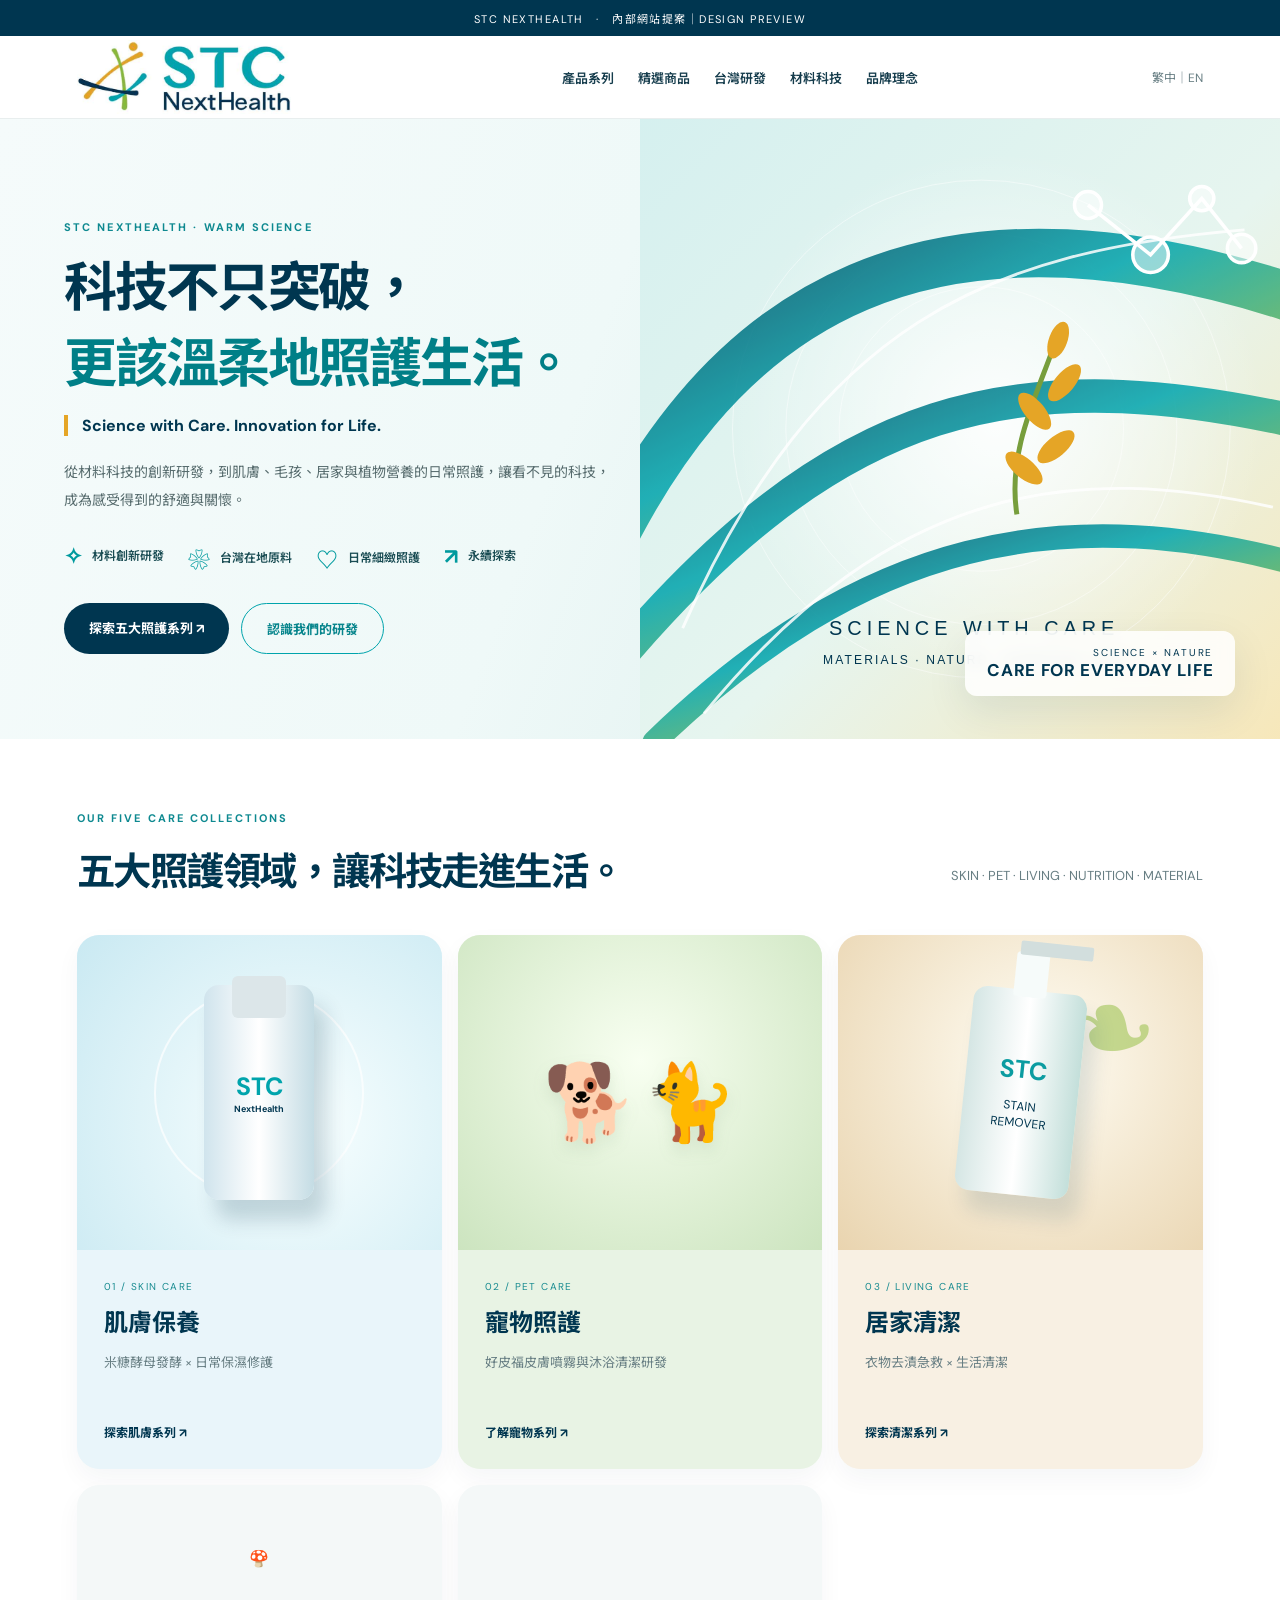
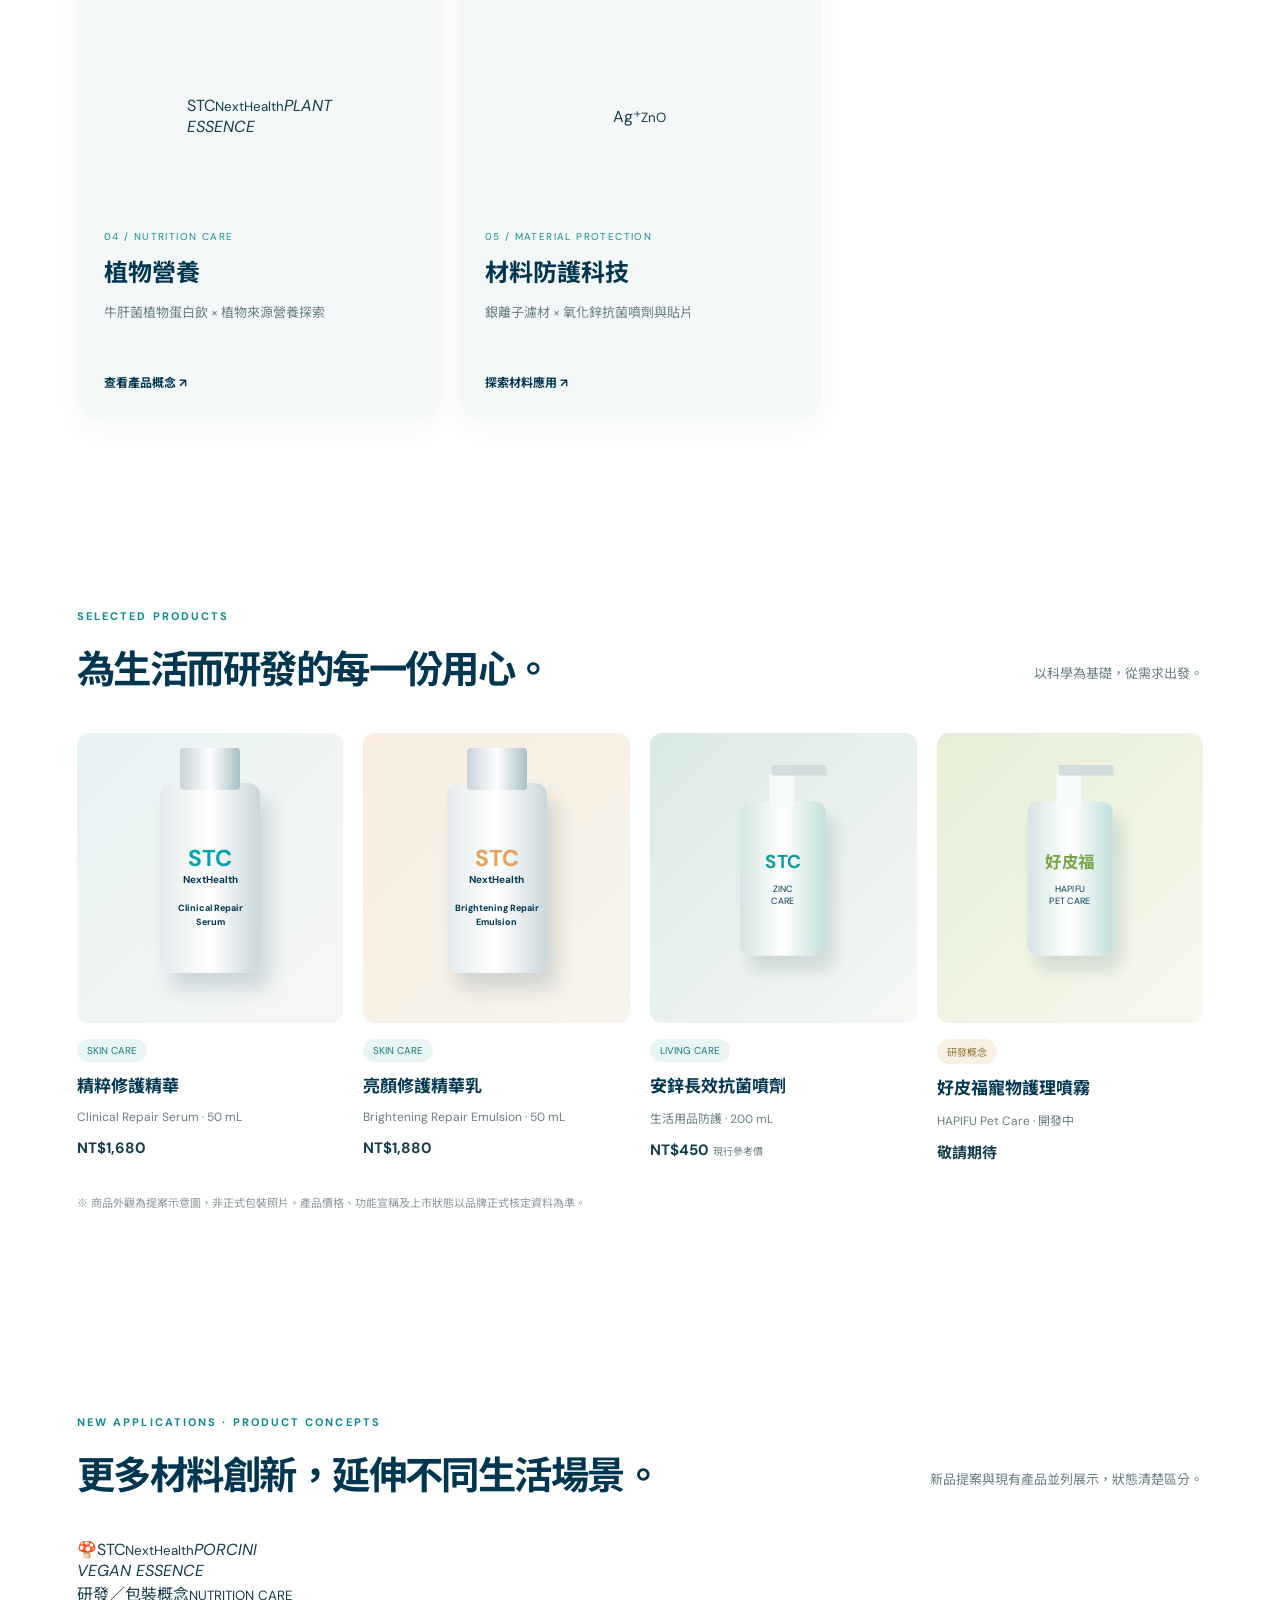
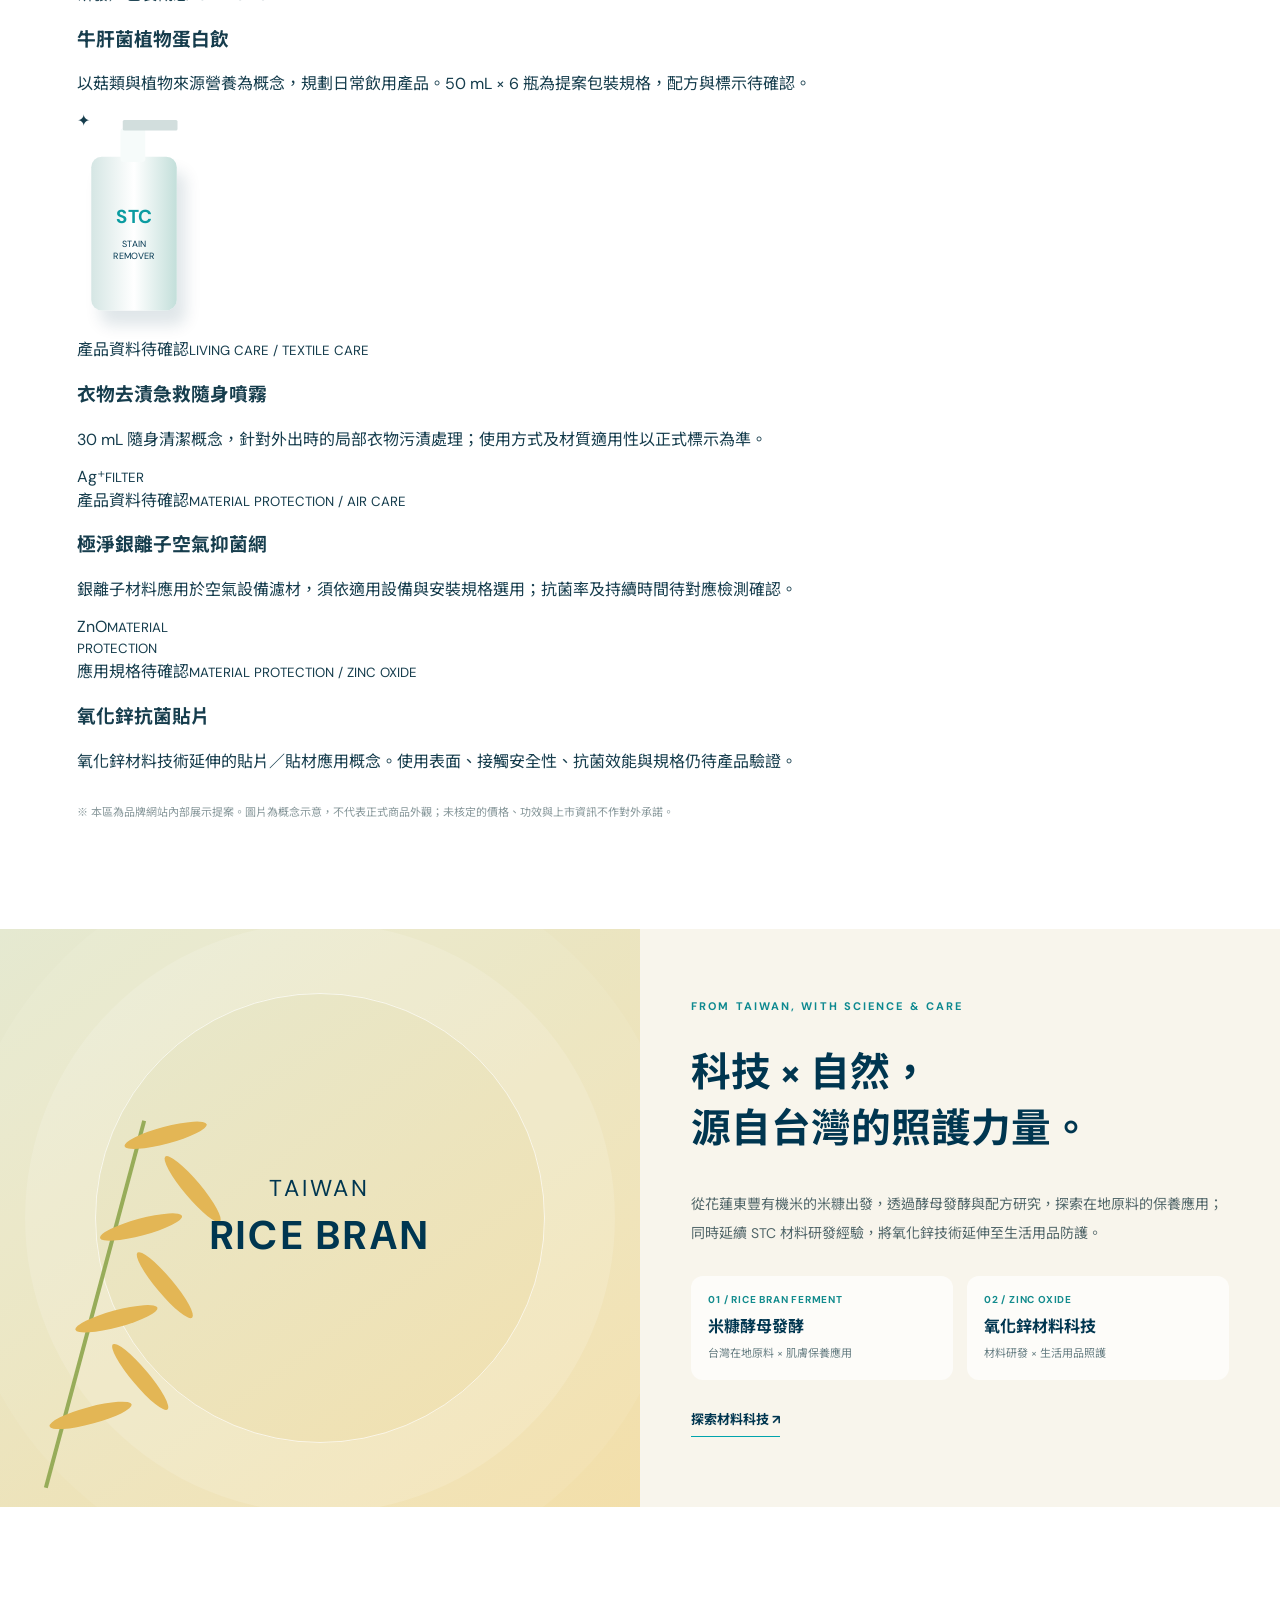
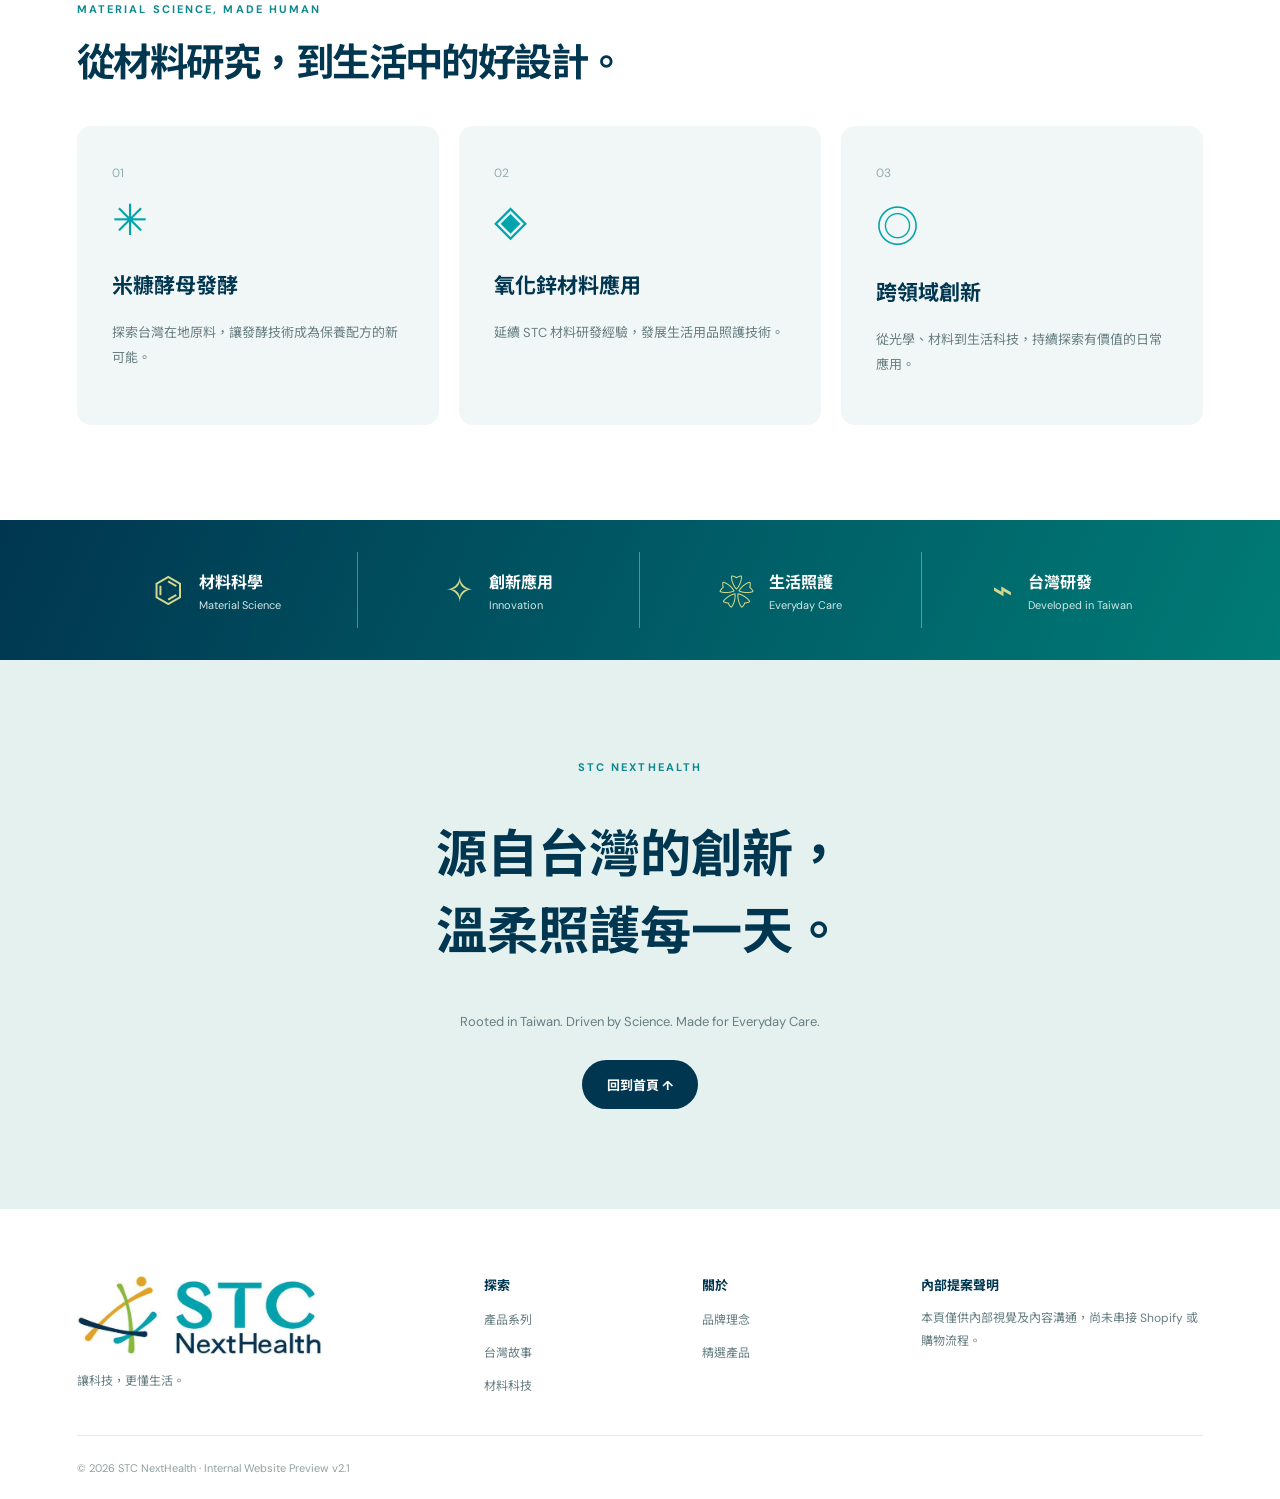
==== commit c5095f63: "Expand NextHealth to five care collections and add nutrition, textile care, silver ion and ZnO produ" ====
--- a/index.html
+++ b/index.html
@@ -1,9 +1,20 @@
 <!doctype html><html lang="zh-Hant"><head><meta charset="utf-8"><meta name="viewport" content="width=device-width,initial-scale=1"><title>STC NextHealth｜讓科技，更懂生活</title><meta name="description" content="STC NextHealth 源自台灣材料研發，探索肌膚修護、寵物照護與生活防護。"><link rel="stylesheet" href="styles.css"></head><body><div class="notice">STC NEXTHEALTH　·　內部網站提案｜DESIGN PREVIEW</div><header><a href="#top" class="logo" aria-label="STC NextHealth 回到首頁"><img src="assets/stc-nexthealth-logo.jpg" alt="STC NextHealth 官方彩色 Logo" width="600" height="207"></a><button id="toggle" aria-label="開啟選單">☰</button><nav id="nav"><a href="#collections">產品系列</a><a href="#products">精選商品</a><a href="#story">台灣研發</a><a href="#science">材料科技</a><a href="#about">品牌理念</a></nav><span class="language">繁中｜EN</span></header><main id="top">
-<section class="hero hero-warm-science hero-v2" aria-labelledby="hero-title"><div class="hero-copy"><div class="eyebrow">STC NEXTHEALTH · WARM SCIENCE</div><h1 id="hero-title">科技不只突破，<br><em>更該溫柔地照護生活。</em></h1><div class="hero-en">Science with Care. Innovation for Life.</div><p>從材料科技的創新研發，到肌膚、毛孩與居家環境的日常照護，讓看不見的科技，成為感受得到的舒適與關懷。</p><div class="hero-values"><span><b>✧</b> 材料創新研發</span><span><b>❀</b> 台灣在地原料</span><span><b>♡</b> 日常細緻照護</span><span><b>↗</b> 永續探索</span></div><div class="actions"><a class="button dark" href="#collections">探索三大照護系列 ↗</a><a class="button outlined" href="#science">認識我們的研發</a></div></div><div class="hero-art warm-science-art"><img class="warm-science-image" src="assets/warm-science-concept.svg" alt="深海藍、青綠、自然綠與暖金色流線交織的材料科技與台灣土地概念圖"><div class="hero-art-overlay"><span>SCIENCE × NATURE</span><strong>CARE FOR EVERYDAY LIFE</strong></div></div></section>
+<section class="hero hero-warm-science hero-v2" aria-labelledby="hero-title"><div class="hero-copy"><div class="eyebrow">STC NEXTHEALTH · WARM SCIENCE</div><h1 id="hero-title">科技不只突破，<br><em>更該溫柔地照護生活。</em></h1><div class="hero-en">Science with Care. Innovation for Life.</div><p>從材料科技的創新研發，到肌膚、毛孩、居家與植物營養的日常照護，讓看不見的科技，成為感受得到的舒適與關懷。</p><div class="hero-values"><span><b>✧</b> 材料創新研發</span><span><b>❀</b> 台灣在地原料</span><span><b>♡</b> 日常細緻照護</span><span><b>↗</b> 永續探索</span></div><div class="actions"><a class="button dark" href="#collections">探索五大照護系列 ↗</a><a class="button outlined" href="#science">認識我們的研發</a></div></div><div class="hero-art warm-science-art"><img class="warm-science-image" src="assets/warm-science-concept.svg" alt="深海藍、青綠、自然綠與暖金色流線交織的材料科技與台灣土地概念圖"><div class="hero-art-overlay"><span>SCIENCE × NATURE</span><strong>CARE FOR EVERYDAY LIFE</strong></div></div></section>
 
-<section class="wrap collections collections-v2" id="collections"><div class="section-heading"><div><div class="eyebrow">OUR CARE COLLECTIONS</div><h2>從科學出發，照護每一種日常。</h2></div><p>SKIN · PET · LIVING</p></div><div class="collection-grid"><a class="collection card-skin" href="#products"><div class="visual v-skin"><span class="collection-motif motif-skin"></span><span class="mini-bottle">STC <small>NextHealth</small></span></div><div class="card-copy"><small>01 / SKIN CARE</small><h3>米糠修護保養</h3><p>米糠酵母發酵應用，探索肌膚保濕與日常舒適照護。</p><b>探索肌膚系列 ↗</b></div></a><a class="collection card-pet" href="#pet"><div class="visual v-pet"><span class="pet-illustration" aria-hidden="true">♡<span>🐕</span><span>🐈</span></span></div><div class="card-copy"><small>02 / PET CARE</small><h3>好皮福寵物照護</h3><p>為犬貓皮膚日常清潔與保養研發的貼心提案。</p><b>了解開發中系列 ↗</b></div></a><a class="collection card-home" href="#living"><div class="visual v-home"><span class="home-leaf" aria-hidden="true">❧</span><span class="spray"><b>STC</b><small>ZINC<br>CARE</small></span></div><div class="card-copy"><small>03 / LIVING CARE</small><h3>居家用品防護</h3><p>運用氧化鋅材料科技，照護織物與日常用品。</p><b>探索生活系列 ↗</b></div></a></div></section>
+<section class="wrap collections collections-v2 collections-v3" id="collections"><div class="section-heading"><div><div class="eyebrow">OUR FIVE CARE COLLECTIONS</div><h2>五大照護領域，讓科技走進生活。</h2></div><p>SKIN · PET · LIVING · NUTRITION · MATERIAL</p></div><div class="collection-grid">
+<a class="collection card-skin" href="#products"><div class="visual v-skin"><span class="collection-motif"></span><span class="mini-bottle">STC <small>NextHealth</small></span></div><div class="card-copy"><small>01 / SKIN CARE</small><h3>肌膚保養</h3><p>米糠酵母發酵 × 日常保濕修護</p><b>探索肌膚系列 ↗</b></div></a>
+<a class="collection card-pet" href="#pet"><div class="visual v-pet"><span class="pet-illustration" aria-hidden="true"><span>🐕</span><span>🐈</span></span></div><div class="card-copy"><small>02 / PET CARE</small><h3>寵物照護</h3><p>好皮福皮膚噴霧與沐浴清潔研發</p><b>了解寵物系列 ↗</b></div></a>
+<a class="collection card-home" href="#stain"><div class="visual v-home"><span class="home-leaf" aria-hidden="true">❧</span><span class="spray"><b>STC</b><small>STAIN<br>REMOVER</small></span></div><div class="card-copy"><small>03 / LIVING CARE</small><h3>居家清潔</h3><p>衣物去漬急救 × 生活清潔</p><b>探索清潔系列 ↗</b></div></a>
+<a class="collection card-nutrition" href="#nutrition"><div class="visual v-nutrition"><span class="mushroom-illustration" aria-hidden="true">🍄</span><span class="nutrition-bottle">STC<small>NextHealth</small><em>PLANT<br>ESSENCE</em></span></div><div class="card-copy"><small>04 / NUTRITION CARE</small><h3>植物營養</h3><p>牛肝菌植物蛋白飲 × 植物來源營養探索</p><b>查看產品概念 ↗</b></div></a>
+<a class="collection card-material" href="#material"><div class="visual v-material"><span class="material-rings"></span><span class="material-symbol">Ag⁺<small>ZnO</small></span></div><div class="card-copy"><small>05 / MATERIAL PROTECTION</small><h3>材料防護科技</h3><p>銀離子濾材 × 氧化鋅抗菌噴劑與貼片</p><b>探索材料應用 ↗</b></div></a>
+</div></section>
 <section class="wrap products" id="products"><div class="section-heading"><div><div class="eyebrow">SELECTED PRODUCTS</div><h2>為生活而研發的每一份用心。</h2></div><p>以科學為基礎，從需求出發。</p></div><div class="products-grid"><article><div class="product-visual serum"><div class="product-bottle blue">STC<small>NextHealth</small><span>Clinical Repair<br>Serum</span></div></div><label>SKIN CARE</label><h3>精粹修護精華</h3><p>Clinical Repair Serum · 50 mL</p><strong>NT$1,680</strong></article><article><div class="product-visual emulsion"><div class="product-bottle orange">STC<small>NextHealth</small><span>Brightening Repair<br>Emulsion</span></div></div><label>SKIN CARE</label><h3>亮顏修護精華乳</h3><p>Brightening Repair Emulsion · 50 mL</p><strong>NT$1,880</strong></article><article id="living"><div class="product-visual zinc"><div class="spray pack"><b>STC</b><small>ZINC<br>CARE</small></div></div><label>LIVING CARE</label><h3>安鋅長效抗菌噴劑</h3><p>生活用品防護 · 200 mL</p><strong>NT$450 <small>現行參考價</small></strong></article><article id="pet"><div class="product-visual pet"><div class="spray pack petpack"><b>好皮福</b><small>HAPIFU<br>PET CARE</small></div></div><label class="future">研發概念</label><h3>好皮福寵物護理噴霧</h3><p>HAPIFU Pet Care · 開發中</p><strong>敬請期待</strong></article></div><p class="disclaimer">※ 商品外觀為提案示意圖，非正式包裝照片。產品價格、功能宣稱及上市狀態以品牌正式核定資料為準。</p></section>
-<section class="story story-v2" id="story"><div class="story-art"><div class="rice"><i></i><i></i><i></i><i></i><i></i><i></i><i></i></div><span>TAIWAN<br><b>RICE BRAN</b></span></div><div class="story-copy"><div class="eyebrow">FROM TAIWAN, WITH SCIENCE & CARE</div><h2>科技 × 自然，<br>源自台灣的照護力量。</h2><p>從花蓮東豐有機米的米糠出發，透過酵母發酵與配方研究，探索在地原料的保養應用；同時延續 STC 材料研發經驗，將氧化鋅技術延伸至生活用品防護。</p><div class="research-pair"><div><b>01 / RICE BRAN FERMENT</b><strong>米糠酵母發酵</strong><span>台灣在地原料 × 肌膚保養應用</span></div><div><b>02 / ZINC OXIDE</b><strong>氧化鋅材料科技</strong><span>材料研發 × 生活用品照護</span></div></div><a class="underlink" href="#science">探索材料科技 ↗</a></div></section>
+<section class="wrap new-lines" id="new-lines"><div class="section-heading"><div><div class="eyebrow">NEW APPLICATIONS · PRODUCT CONCEPTS</div><h2>更多材料創新，延伸不同生活場景。</h2></div><p>新品提案與現有產品並列展示，狀態清楚區分。</p></div><div class="new-product-grid">
+<article class="new-product nutrition-product" id="nutrition"><div class="new-product-art"><span class="new-art-symbol">🍄</span><span class="nutrition-bottle">STC<small>NextHealth</small><em>PORCINI<br>VEGAN ESSENCE</em></span></div><div class="new-product-copy"><span class="product-status">研發／包裝概念</span><small>NUTRITION CARE</small><h3>牛肝菌植物蛋白飲</h3><p>以菇類與植物來源營養為概念，規劃日常飲用產品。50 mL × 6 瓶為提案包裝規格，配方與標示待確認。</p></div></article>
+<article class="new-product stain-product" id="stain"><div class="new-product-art"><span class="stain-cloth">✦</span><span class="spray pack"><b>STC</b><small>STAIN<br>REMOVER</small></span></div><div class="new-product-copy"><span class="product-status">產品資料待確認</span><small>LIVING CARE / TEXTILE CARE</small><h3>衣物去漬急救隨身噴霧</h3><p>30 mL 隨身清潔概念，針對外出時的局部衣物污漬處理；使用方式及材質適用性以正式標示為準。</p></div></article>
+<article class="new-product silver-product" id="silver"><div class="new-product-art"><span class="filter-art">Ag⁺<small>FILTER</small></span></div><div class="new-product-copy"><span class="product-status">產品資料待確認</span><small>MATERIAL PROTECTION / AIR CARE</small><h3>極淨銀離子空氣抑菌網</h3><p>銀離子材料應用於空氣設備濾材，須依適用設備與安裝規格選用；抗菌率及持續時間待對應檢測確認。</p></div></article>
+<article class="new-product zinc-product" id="material"><div class="new-product-art"><span class="zinc-patch">ZnO<small>MATERIAL<br>PROTECTION</small></span></div><div class="new-product-copy"><span class="product-status">應用規格待確認</span><small>MATERIAL PROTECTION / ZINC OXIDE</small><h3>氧化鋅抗菌貼片</h3><p>氧化鋅材料技術延伸的貼片／貼材應用概念。使用表面、接觸安全性、抗菌效能與規格仍待產品驗證。</p></div></article>
+</div><p class="disclaimer">※ 本區為品牌網站內部展示提案。圖片為概念示意，不代表正式商品外觀；未核定的價格、功效與上市資訊不作對外承諾。</p></section><section class="story story-v2" id="story"><div class="story-art"><div class="rice"><i></i><i></i><i></i><i></i><i></i><i></i><i></i></div><span>TAIWAN<br><b>RICE BRAN</b></span></div><div class="story-copy"><div class="eyebrow">FROM TAIWAN, WITH SCIENCE & CARE</div><h2>科技 × 自然，<br>源自台灣的照護力量。</h2><p>從花蓮東豐有機米的米糠出發，透過酵母發酵與配方研究，探索在地原料的保養應用；同時延續 STC 材料研發經驗，將氧化鋅技術延伸至生活用品防護。</p><div class="research-pair"><div><b>01 / RICE BRAN FERMENT</b><strong>米糠酵母發酵</strong><span>台灣在地原料 × 肌膚保養應用</span></div><div><b>02 / ZINC OXIDE</b><strong>氧化鋅材料科技</strong><span>材料研發 × 生活用品照護</span></div></div><a class="underlink" href="#science">探索材料科技 ↗</a></div></section>
 <section class="wrap science" id="science"><div class="section-heading"><div><div class="eyebrow">MATERIAL SCIENCE, MADE HUMAN</div><h2>從材料研究，到生活中的好設計。</h2></div></div><div class="science-grid"><article><small>01</small><span>✳</span><h3>米糠酵母發酵</h3><p>探索台灣在地原料，讓發酵技術成為保養配方的新可能。</p></article><article><small>02</small><span>◈</span><h3>氧化鋅材料應用</h3><p>延續 STC 材料研發經驗，發展生活用品照護技術。</p></article><article><small>03</small><span>◎</span><h3>跨領域創新</h3><p>從光學、材料到生活科技，持續探索有價值的日常應用。</p></article></div></section>
 <section class="brand-values-strip" id="about" aria-label="品牌四大核心價值"><div class="value-item"><span class="value-icon">⌬</span><div><strong>材料科學</strong><small>Material Science</small></div></div><div class="value-item"><span class="value-icon">✧</span><div><strong>創新應用</strong><small>Innovation</small></div></div><div class="value-item"><span class="value-icon">❀</span><div><strong>生活照護</strong><small>Everyday Care</small></div></div><div class="value-item"><span class="value-icon">⌁</span><div><strong>台灣研發</strong><small>Developed in Taiwan</small></div></div></section>
-<section class="final"><div class="eyebrow">STC NEXTHEALTH</div><h2>源自台灣的創新，<br>溫柔照護每一天。</h2><p>Rooted in Taiwan. Driven by Science. Made for Everyday Care.</p><a class="button dark" href="#top">回到首頁 ↑</a></section></main><footer><div class="footer-brand"><img class="footer-logo" src="assets/stc-nexthealth-logo.jpg" width="600" height="207" alt="STC NextHealth 官方 Logo"><p>讓科技，更懂生活。</p></div><div><strong>探索</strong><a href="#collections">產品系列</a><a href="#story">台灣故事</a><a href="#science">材料科技</a></div><div><strong>關於</strong><a href="#about">品牌理念</a><a href="#products">精選產品</a></div><div><strong>內部提案聲明</strong><p>本頁僅供內部視覺及內容溝通，尚未串接 Shopify 或購物流程。</p></div><small class="copyright">© 2026 STC NextHealth · Internal Website Preview v1.0</small></footer><script src="script.js"></script></body></html>+<section class="final"><div class="eyebrow">STC NEXTHEALTH</div><h2>源自台灣的創新，<br>溫柔照護每一天。</h2><p>Rooted in Taiwan. Driven by Science. Made for Everyday Care.</p><a class="button dark" href="#top">回到首頁 ↑</a></section></main><footer><div class="footer-brand"><img class="footer-logo" src="assets/stc-nexthealth-logo.jpg" width="600" height="207" alt="STC NextHealth 官方 Logo"><p>讓科技，更懂生活。</p></div><div><strong>探索</strong><a href="#collections">產品系列</a><a href="#story">台灣故事</a><a href="#science">材料科技</a></div><div><strong>關於</strong><a href="#about">品牌理念</a><a href="#products">精選產品</a></div><div><strong>內部提案聲明</strong><p>本頁僅供內部視覺及內容溝通，尚未串接 Shopify 或購物流程。</p></div><small class="copyright">© 2026 STC NextHealth · Internal Website Preview v2.1</small></footer><script src="script.js"></script></body></html>
--- a/styles.css
+++ b/styles.css
@@ -25,3 +25,54 @@
 .hero-values{display:grid;grid-template-columns:repeat(2,max-content);gap:13px 26px;margin-top:35px;font-size:12px;color:#41656b}
 .hero-values b{color:#00a4ac;margin-right:7px}
 @media(max-width:760px){.hero-warm-science .hero-copy{padding:58px 7% 45px}.hero-warm-science h1{font-size:clamp(38px,9vw,54px)}.hero-warm-science .hero-art{min-height:400px}.hero-values{gap:10px 18px}.hero-warm-science .warm-science-image{object-position:center}}
+
+/* Approved STC NextHealth 2.0 layout, 2026-11 */
+.hero-v2{min-height:620px;grid-template-columns:50% 50%;background:linear-gradient(110deg,#f5fbfb 0%,#eff9f8 45%,#d3e9e7 100%)}
+.hero-v2 .hero-copy{padding:78px 4% 62px 10%;display:flex;flex-direction:column;justify-content:center}
+.hero-v2 h1{font-size:clamp(36px,4.15vw,66px);line-height:1.43;margin:16px 0 14px;letter-spacing:-.04em}
+.hero-v2 h1 em{color:#007f87}
+.hero-v2 .hero-en{font-size:16px;font-weight:700;color:#003650;border-left:4px solid #e5a526;padding-left:14px}
+.hero-v2 p{font-size:14px;max-width:550px;margin:22px 0 0;line-height:2}
+.hero-v2 .hero-values{display:flex;flex-wrap:wrap;gap:12px 24px;margin-top:28px;font-weight:600;color:#194c53}
+.hero-v2 .hero-values b{font-size:22px;color:#009a9e;vertical-align:middle}
+.hero-v2 .actions{margin-top:28px}
+.hero-v2 .hero-art{min-height:620px}
+.hero-v2 .warm-science-image{object-fit:cover;object-position:center;z-index:2}
+.hero-art-overlay{position:absolute;z-index:3;bottom:7%;right:7%;background:#ffffffd9;backdrop-filter:blur(8px);padding:15px 22px;border-radius:12px;box-shadow:0 15px 40px #00365018;text-align:right;color:#003650}
+.hero-art-overlay span{font-size:10px;letter-spacing:.18em;display:block}
+.hero-art-overlay strong{font-size:17px;letter-spacing:.04em}
+.collections-v2{padding-top:72px}
+.collections-v2 .collection-grid{gap:16px}
+.collections-v2 .collection{border-radius:22px;box-shadow:0 10px 25px #0036500b}
+.collections-v2 .card-copy{padding:24px 27px 28px}
+.collections-v2 .card-skin{background:#e9f5fa}
+.collections-v2 .card-pet{background:#e8f3e4}
+.collections-v2 .card-home{background:#f8f0e3}
+.collections-v2 .v-skin{background:radial-gradient(circle at 60% 60%,#f9ffff,#c9e9f2)}
+.collections-v2 .v-pet{background:radial-gradient(circle at 50% 40%,#f8fff1,#cce4bf)}
+.collections-v2 .v-home{background:radial-gradient(circle at 55% 40%,#fffdf4,#e9d4af)}
+.collections-v2 .collection-motif{position:absolute;width:210px;height:210px;border:2px solid #ffffffb0;border-radius:50%}
+.collections-v2 .pet-illustration{display:flex;align-items:center;justify-content:center;gap:6px;font-size:45px;color:#77a04c;transform:translateY(10px)}
+.collections-v2 .pet-illustration span{font-size:75px;filter:drop-shadow(0 8px 8px #53784420)}
+.collections-v2 .home-leaf{position:absolute;font-size:130px;color:#8dbb3980;right:12%;top:3%}
+.collections-v2 .card-copy h3{font-size:24px}
+.collections-v2 .card-copy p{line-height:1.85;min-height:48px}
+.story-v2{background:#f8f5ec}
+.story-v2 .story-art{background:linear-gradient(145deg,#e5e9d1,#f3dfaa)}
+.story-v2 .story-copy{padding:70px 8%}
+.story-v2 .story-copy h2{font-size:clamp(30px,3.1vw,46px)}
+.research-pair{display:grid;grid-template-columns:1fr 1fr;gap:14px;margin:28px 0}
+.research-pair>div{padding:17px;background:#ffffffb8;border-radius:12px;display:flex;flex-direction:column;gap:7px}
+.research-pair b{font-size:10px;letter-spacing:.08em;color:#138b8d}
+.research-pair strong{font-size:16px;color:#003650}
+.research-pair span{font-size:11px;color:#677e83;line-height:1.7}
+.brand-values-strip{display:grid;grid-template-columns:repeat(4,1fr);gap:0;padding:32px 6%;background:linear-gradient(115deg,#003650,#005d67 55%,#007b75);color:#fff}
+.value-item{display:flex;align-items:center;justify-content:center;gap:15px;padding:12px 15px;border-right:1px solid #ffffff55}
+.value-item:last-child{border-right:0}
+.value-icon{font-size:35px;color:#d4d98d}
+.value-item div{display:flex;flex-direction:column;gap:5px}
+.value-item strong{font-size:16px}
+.value-item small{font-size:11px;color:#d3e7e7}
+@media(max-width:1050px){.hero-v2 .hero-copy{padding-left:7%}.hero-v2 h1{font-size:clamp(35px,4.3vw,53px)}.hero-v2 .hero-values{gap:7px 12px;font-size:11px}.collections-v2 .card-copy h3{font-size:21px}.research-pair{grid-template-columns:1fr}}
+@media(max-width:760px){.hero-v2{grid-template-columns:1fr}.hero-v2 .hero-copy{padding:60px 7% 50px}.hero-v2 h1{font-size:clamp(37px,8vw,56px)}.hero-v2 .hero-art{min-height:360px}.hero-art-overlay{padding:11px 14px}.hero-art-overlay strong{font-size:13px}.collections-v2{padding-top:60px}.collections-v2 .collection{grid-template-columns:42% 58%}.collections-v2 .card-copy{padding:18px}.collections-v2 .card-copy h3{font-size:19px}.collections-v2 .card-copy p{min-height:0;font-size:11px}.collections-v2 .pet-illustration{gap:0}.collections-v2 .pet-illustration span{font-size:36px}.collections-v2 .home-leaf{font-size:70px}.story-v2 .story-copy{padding:55px 7%}.research-pair{grid-template-columns:1fr 1fr}.brand-values-strip{grid-template-columns:repeat(2,1fr);padding:18px 4%}.value-item:nth-child(2){border-right:0}.value-item:nth-child(-n+2){border-bottom:1px solid #ffffff45}.value-icon{font-size:28px}.value-item strong{font-size:13px}.value-item small{font-size:10px}}
+@media(max-width:420px){.hero-v2 h1{font-size:36px}.hero-v2 .hero-values{display:grid;grid-template-columns:repeat(2,1fr)}.collections-v2 .card-copy h3{font-size:17px}.research-pair{grid-template-columns:1fr}.brand-values-strip{padding:16px 2%}.value-item{gap:8px;padding:12px 6px}}
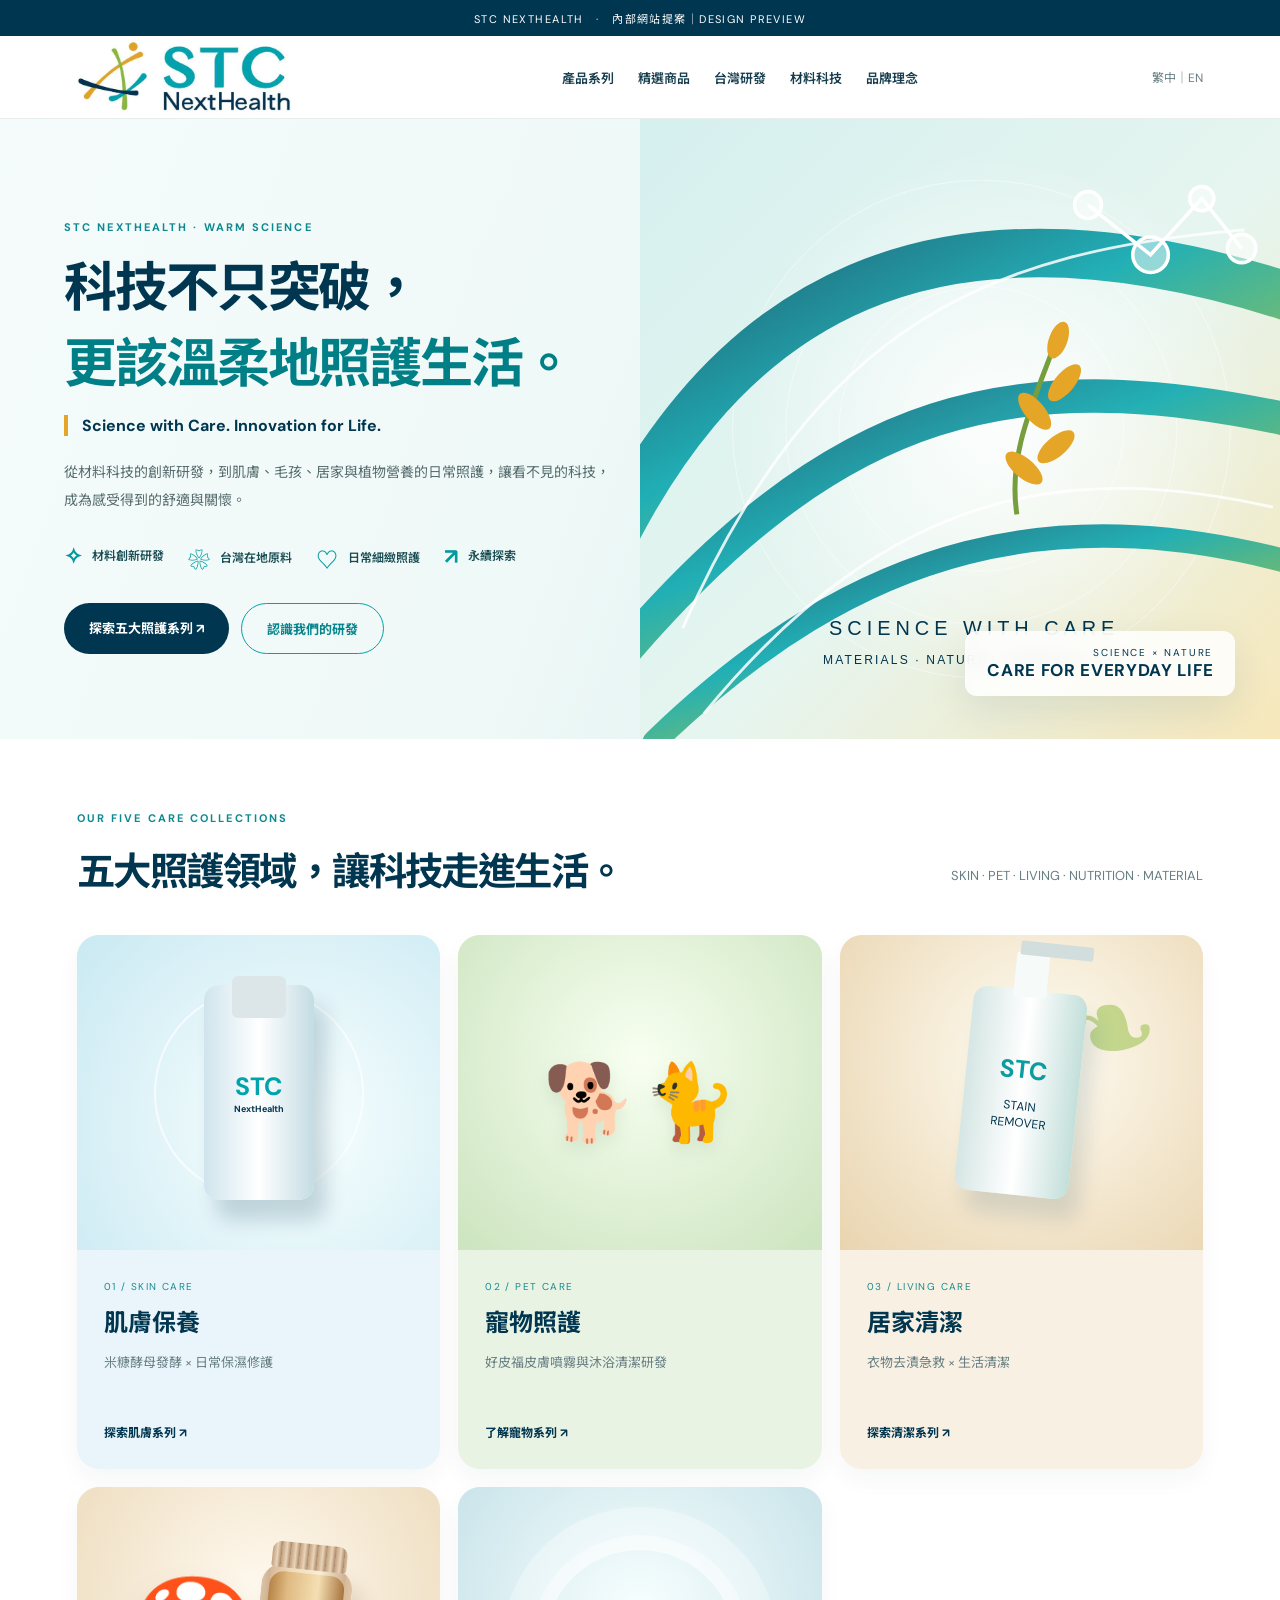
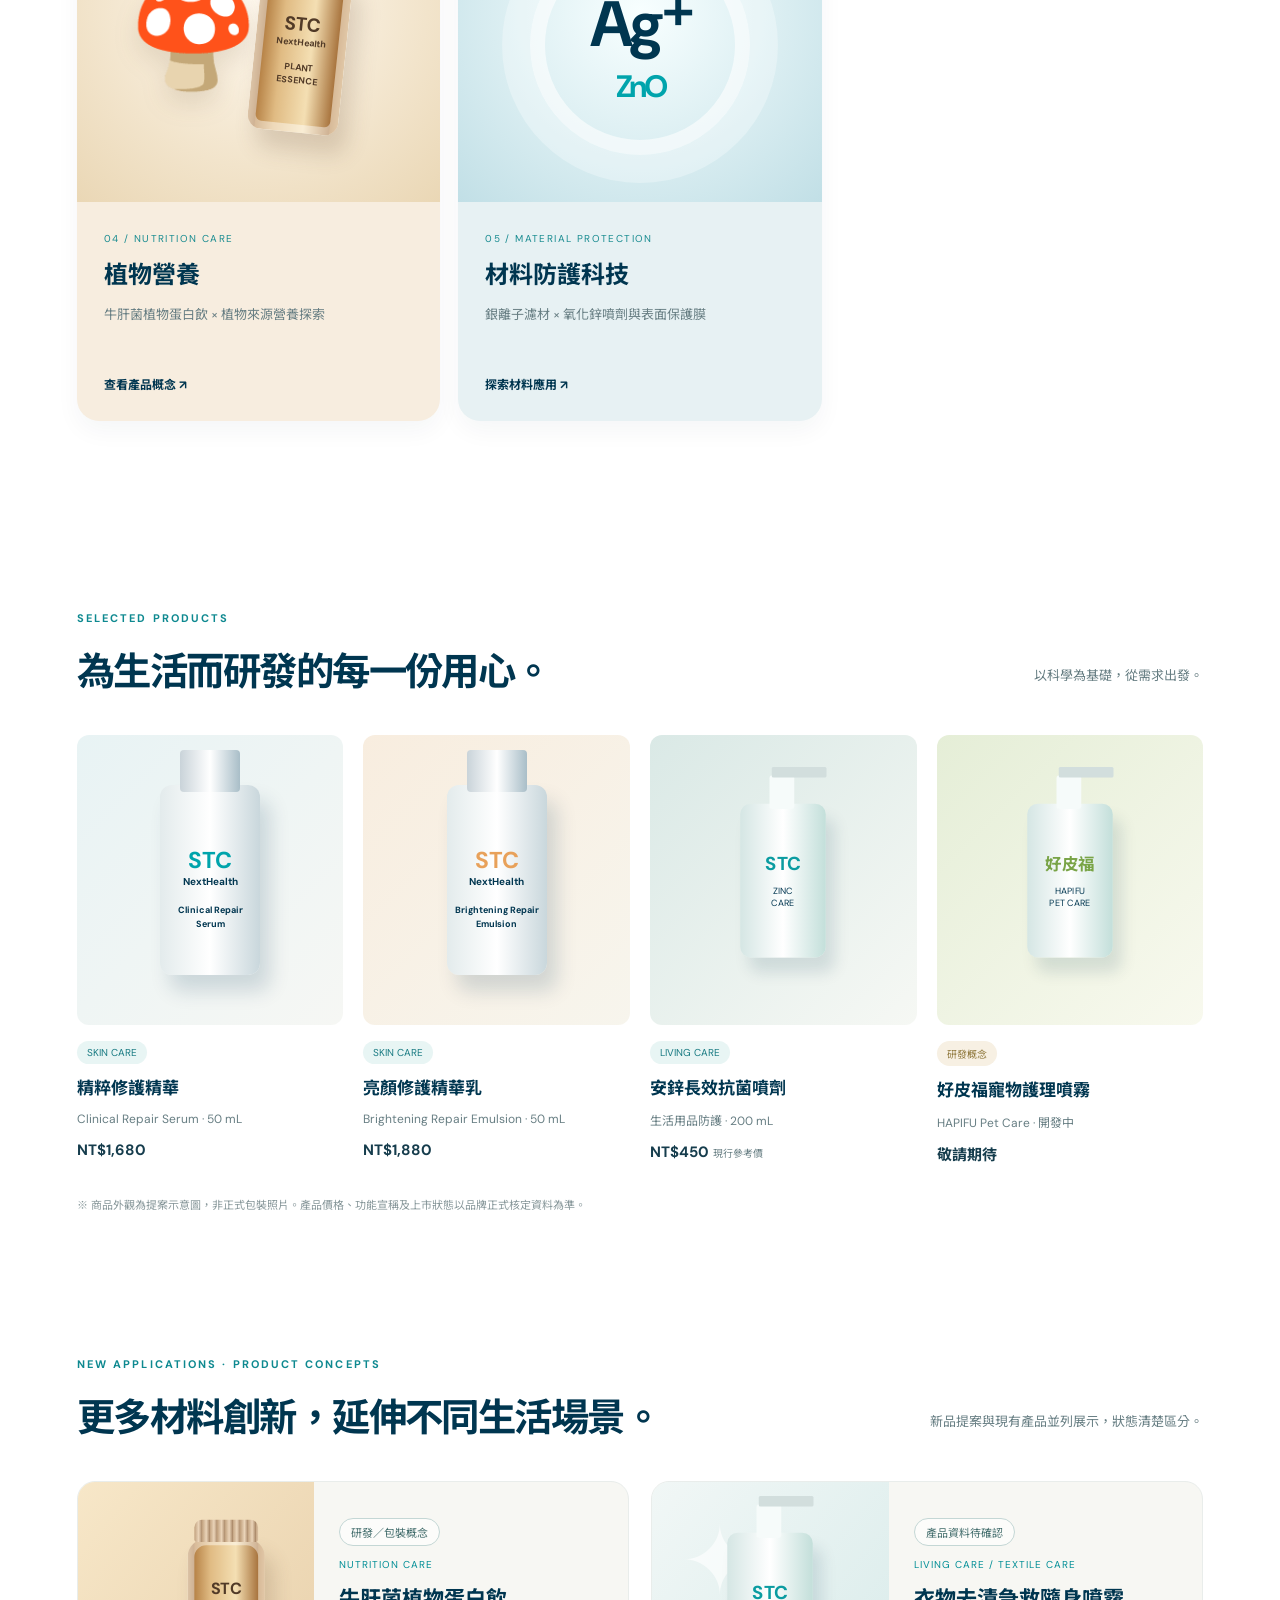
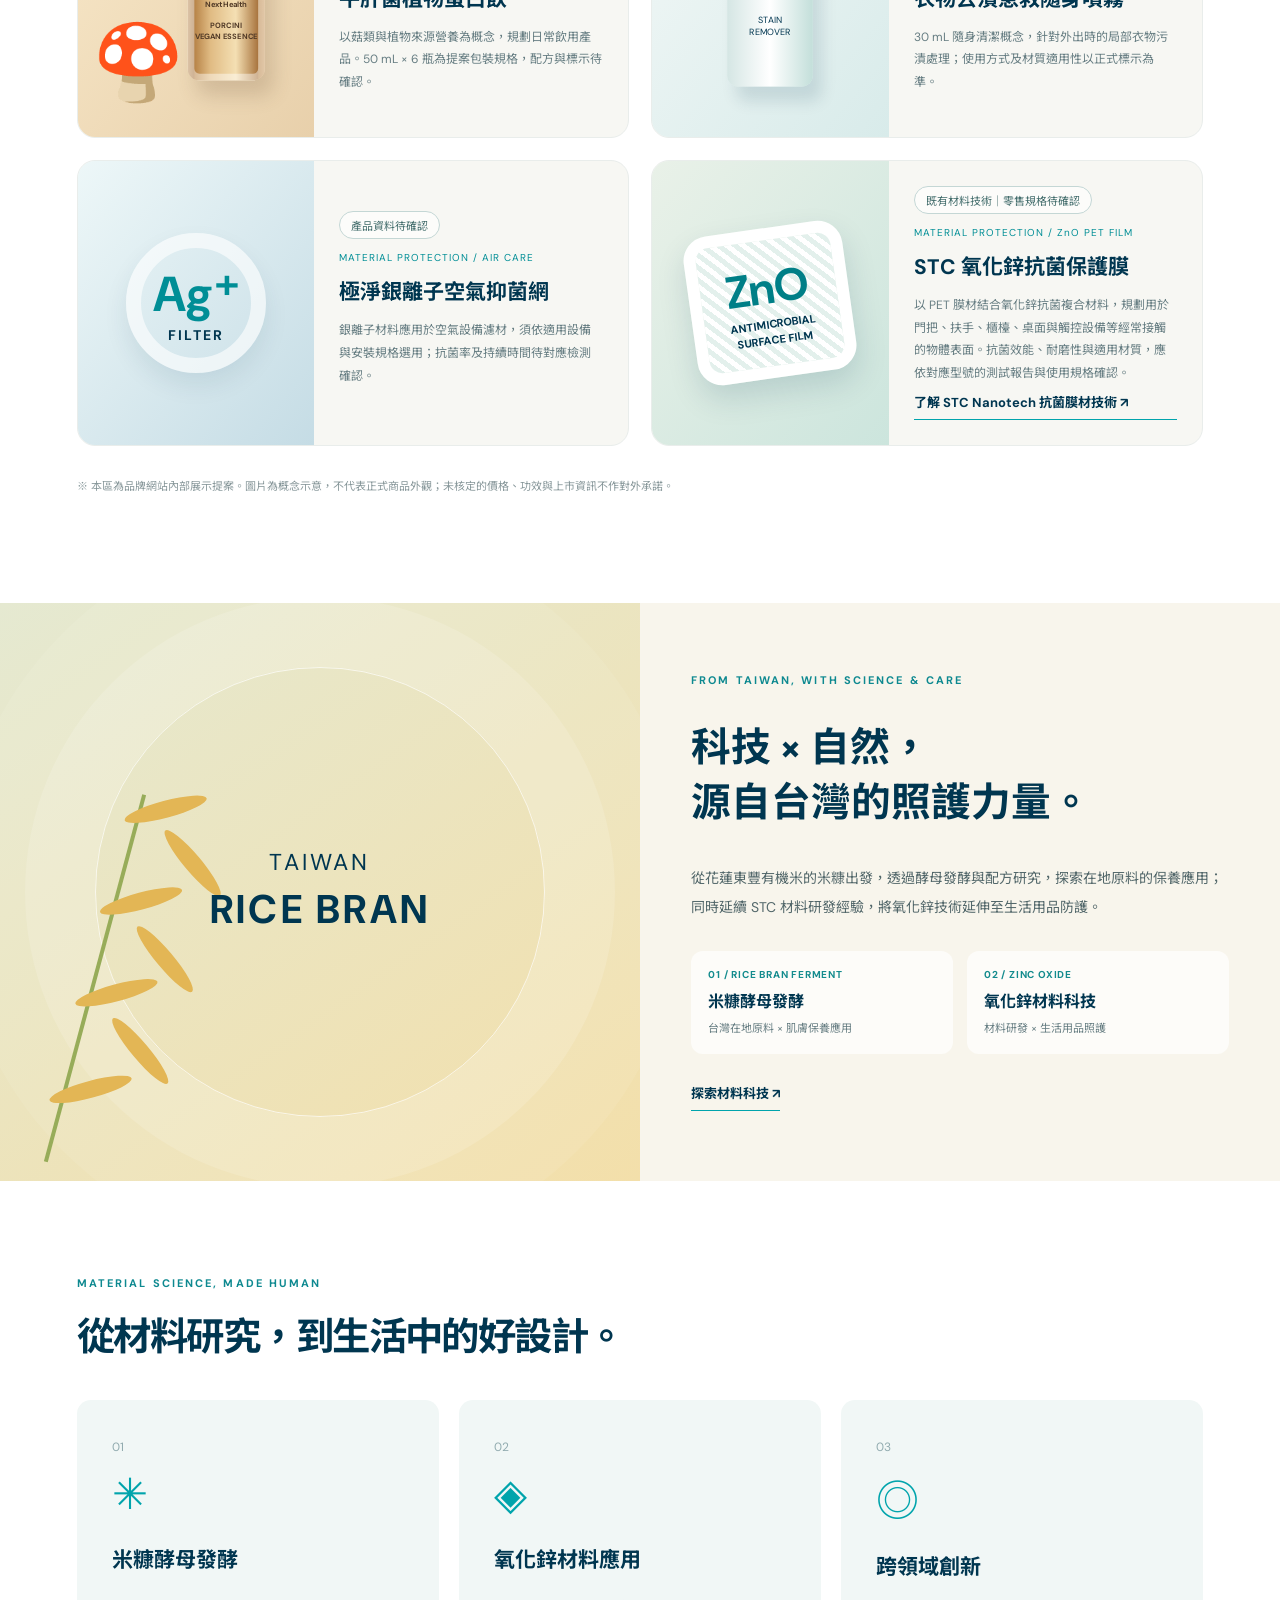
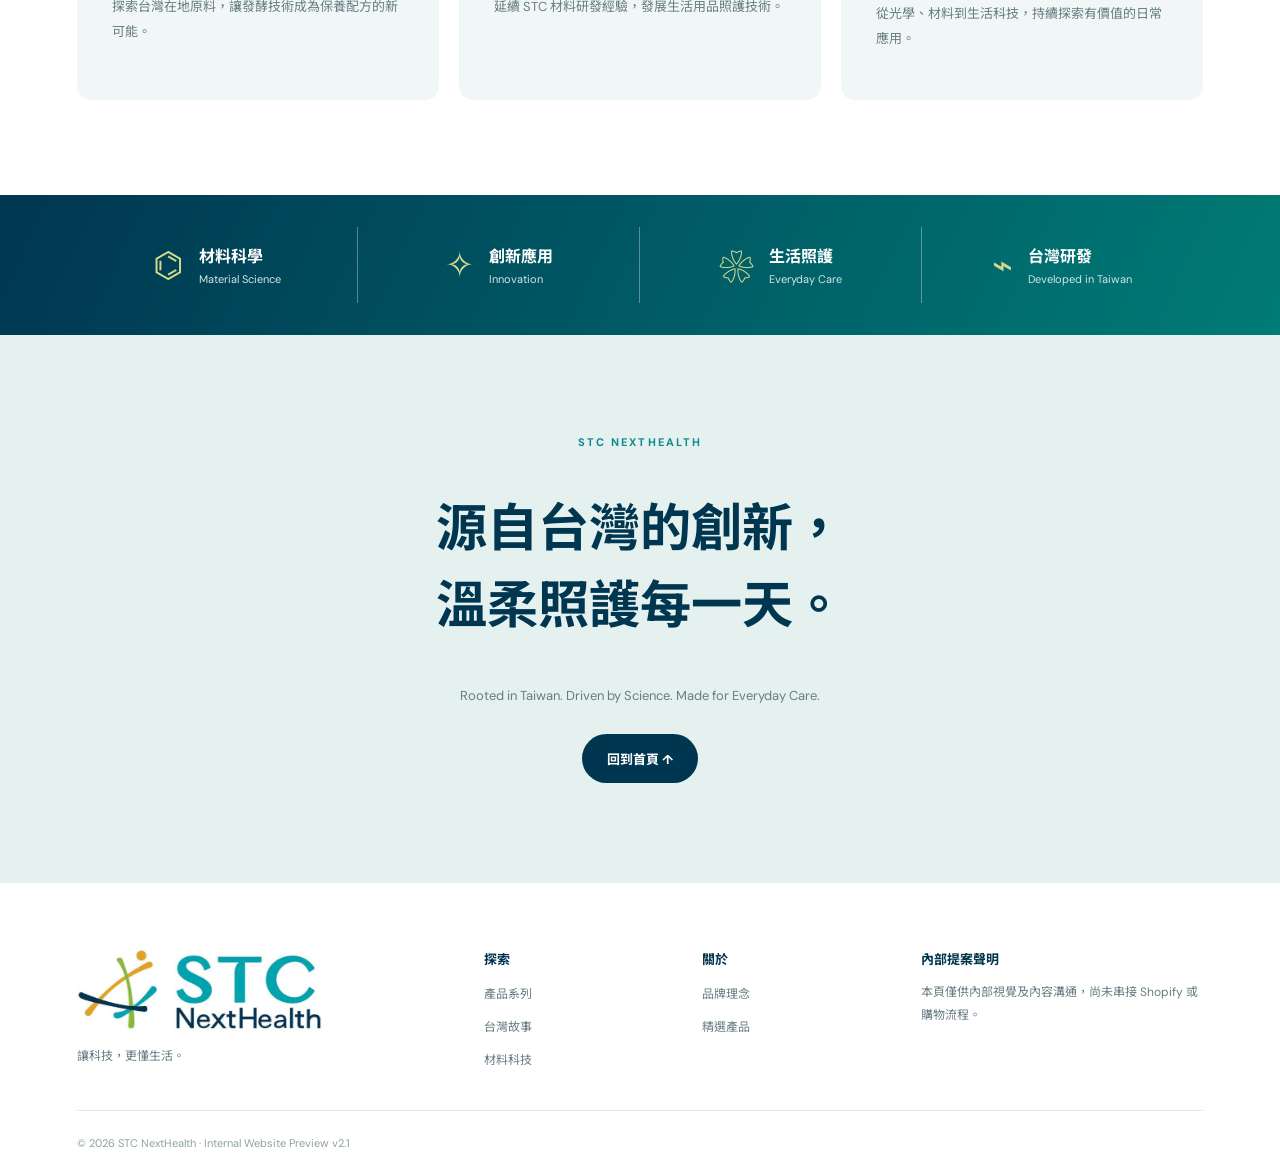
==== commit 31b27b32: "Correct ZnO antimicrobial product to STC PET surface protection film based on Nanotech official tech" ====
--- a/index.html
+++ b/index.html
@@ -6,14 +6,14 @@
 <a class="collection card-pet" href="#pet"><div class="visual v-pet"><span class="pet-illustration" aria-hidden="true"><span>🐕</span><span>🐈</span></span></div><div class="card-copy"><small>02 / PET CARE</small><h3>寵物照護</h3><p>好皮福皮膚噴霧與沐浴清潔研發</p><b>了解寵物系列 ↗</b></div></a>
 <a class="collection card-home" href="#stain"><div class="visual v-home"><span class="home-leaf" aria-hidden="true">❧</span><span class="spray"><b>STC</b><small>STAIN<br>REMOVER</small></span></div><div class="card-copy"><small>03 / LIVING CARE</small><h3>居家清潔</h3><p>衣物去漬急救 × 生活清潔</p><b>探索清潔系列 ↗</b></div></a>
 <a class="collection card-nutrition" href="#nutrition"><div class="visual v-nutrition"><span class="mushroom-illustration" aria-hidden="true">🍄</span><span class="nutrition-bottle">STC<small>NextHealth</small><em>PLANT<br>ESSENCE</em></span></div><div class="card-copy"><small>04 / NUTRITION CARE</small><h3>植物營養</h3><p>牛肝菌植物蛋白飲 × 植物來源營養探索</p><b>查看產品概念 ↗</b></div></a>
-<a class="collection card-material" href="#material"><div class="visual v-material"><span class="material-rings"></span><span class="material-symbol">Ag⁺<small>ZnO</small></span></div><div class="card-copy"><small>05 / MATERIAL PROTECTION</small><h3>材料防護科技</h3><p>銀離子濾材 × 氧化鋅抗菌噴劑與貼片</p><b>探索材料應用 ↗</b></div></a>
+<a class="collection card-material" href="#material"><div class="visual v-material"><span class="material-rings"></span><span class="material-symbol">Ag⁺<small>ZnO</small></span></div><div class="card-copy"><small>05 / MATERIAL PROTECTION</small><h3>材料防護科技</h3><p>銀離子濾材 × 氧化鋅噴劑與表面保護膜</p><b>探索材料應用 ↗</b></div></a>
 </div></section>
 <section class="wrap products" id="products"><div class="section-heading"><div><div class="eyebrow">SELECTED PRODUCTS</div><h2>為生活而研發的每一份用心。</h2></div><p>以科學為基礎，從需求出發。</p></div><div class="products-grid"><article><div class="product-visual serum"><div class="product-bottle blue">STC<small>NextHealth</small><span>Clinical Repair<br>Serum</span></div></div><label>SKIN CARE</label><h3>精粹修護精華</h3><p>Clinical Repair Serum · 50 mL</p><strong>NT$1,680</strong></article><article><div class="product-visual emulsion"><div class="product-bottle orange">STC<small>NextHealth</small><span>Brightening Repair<br>Emulsion</span></div></div><label>SKIN CARE</label><h3>亮顏修護精華乳</h3><p>Brightening Repair Emulsion · 50 mL</p><strong>NT$1,880</strong></article><article id="living"><div class="product-visual zinc"><div class="spray pack"><b>STC</b><small>ZINC<br>CARE</small></div></div><label>LIVING CARE</label><h3>安鋅長效抗菌噴劑</h3><p>生活用品防護 · 200 mL</p><strong>NT$450 <small>現行參考價</small></strong></article><article id="pet"><div class="product-visual pet"><div class="spray pack petpack"><b>好皮福</b><small>HAPIFU<br>PET CARE</small></div></div><label class="future">研發概念</label><h3>好皮福寵物護理噴霧</h3><p>HAPIFU Pet Care · 開發中</p><strong>敬請期待</strong></article></div><p class="disclaimer">※ 商品外觀為提案示意圖，非正式包裝照片。產品價格、功能宣稱及上市狀態以品牌正式核定資料為準。</p></section>
 <section class="wrap new-lines" id="new-lines"><div class="section-heading"><div><div class="eyebrow">NEW APPLICATIONS · PRODUCT CONCEPTS</div><h2>更多材料創新，延伸不同生活場景。</h2></div><p>新品提案與現有產品並列展示，狀態清楚區分。</p></div><div class="new-product-grid">
 <article class="new-product nutrition-product" id="nutrition"><div class="new-product-art"><span class="new-art-symbol">🍄</span><span class="nutrition-bottle">STC<small>NextHealth</small><em>PORCINI<br>VEGAN ESSENCE</em></span></div><div class="new-product-copy"><span class="product-status">研發／包裝概念</span><small>NUTRITION CARE</small><h3>牛肝菌植物蛋白飲</h3><p>以菇類與植物來源營養為概念，規劃日常飲用產品。50 mL × 6 瓶為提案包裝規格，配方與標示待確認。</p></div></article>
 <article class="new-product stain-product" id="stain"><div class="new-product-art"><span class="stain-cloth">✦</span><span class="spray pack"><b>STC</b><small>STAIN<br>REMOVER</small></span></div><div class="new-product-copy"><span class="product-status">產品資料待確認</span><small>LIVING CARE / TEXTILE CARE</small><h3>衣物去漬急救隨身噴霧</h3><p>30 mL 隨身清潔概念，針對外出時的局部衣物污漬處理；使用方式及材質適用性以正式標示為準。</p></div></article>
 <article class="new-product silver-product" id="silver"><div class="new-product-art"><span class="filter-art">Ag⁺<small>FILTER</small></span></div><div class="new-product-copy"><span class="product-status">產品資料待確認</span><small>MATERIAL PROTECTION / AIR CARE</small><h3>極淨銀離子空氣抑菌網</h3><p>銀離子材料應用於空氣設備濾材，須依適用設備與安裝規格選用；抗菌率及持續時間待對應檢測確認。</p></div></article>
-<article class="new-product zinc-product" id="material"><div class="new-product-art"><span class="zinc-patch">ZnO<small>MATERIAL<br>PROTECTION</small></span></div><div class="new-product-copy"><span class="product-status">應用規格待確認</span><small>MATERIAL PROTECTION / ZINC OXIDE</small><h3>氧化鋅抗菌貼片</h3><p>氧化鋅材料技術延伸的貼片／貼材應用概念。使用表面、接觸安全性、抗菌效能與規格仍待產品驗證。</p></div></article>
+<article class="new-product zinc-product" id="material"><div class="new-product-art"><span class="zinc-patch">ZnO<small>ANTIMICROBIAL<br>SURFACE FILM</small></span></div><div class="new-product-copy"><span class="product-status">既有材料技術｜零售規格待確認</span><small>MATERIAL PROTECTION / ZnO PET FILM</small><h3>STC 氧化鋅抗菌保護膜</h3><p>以 PET 膜材結合氧化鋅抗菌複合材料，規劃用於門把、扶手、櫃檯、桌面與觸控設備等經常接觸的物體表面。抗菌效能、耐磨性與適用材質，應依對應型號的測試報告與使用規格確認。</p><a class="underlink" href="https://www.stcnanotech.com/pages/%E6%8A%97%E8%8F%8C%E8%86%9C%E6%9D%90" target="_blank" rel="noopener noreferrer">了解 STC Nanotech 抗菌膜材技術 ↗</a></div></article>
 </div><p class="disclaimer">※ 本區為品牌網站內部展示提案。圖片為概念示意，不代表正式商品外觀；未核定的價格、功效與上市資訊不作對外承諾。</p></section><section class="story story-v2" id="story"><div class="story-art"><div class="rice"><i></i><i></i><i></i><i></i><i></i><i></i><i></i></div><span>TAIWAN<br><b>RICE BRAN</b></span></div><div class="story-copy"><div class="eyebrow">FROM TAIWAN, WITH SCIENCE & CARE</div><h2>科技 × 自然，<br>源自台灣的照護力量。</h2><p>從花蓮東豐有機米的米糠出發，透過酵母發酵與配方研究，探索在地原料的保養應用；同時延續 STC 材料研發經驗，將氧化鋅技術延伸至生活用品防護。</p><div class="research-pair"><div><b>01 / RICE BRAN FERMENT</b><strong>米糠酵母發酵</strong><span>台灣在地原料 × 肌膚保養應用</span></div><div><b>02 / ZINC OXIDE</b><strong>氧化鋅材料科技</strong><span>材料研發 × 生活用品照護</span></div></div><a class="underlink" href="#science">探索材料科技 ↗</a></div></section>
 <section class="wrap science" id="science"><div class="section-heading"><div><div class="eyebrow">MATERIAL SCIENCE, MADE HUMAN</div><h2>從材料研究，到生活中的好設計。</h2></div></div><div class="science-grid"><article><small>01</small><span>✳</span><h3>米糠酵母發酵</h3><p>探索台灣在地原料，讓發酵技術成為保養配方的新可能。</p></article><article><small>02</small><span>◈</span><h3>氧化鋅材料應用</h3><p>延續 STC 材料研發經驗，發展生活用品照護技術。</p></article><article><small>03</small><span>◎</span><h3>跨領域創新</h3><p>從光學、材料到生活科技，持續探索有價值的日常應用。</p></article></div></section>
 <section class="brand-values-strip" id="about" aria-label="品牌四大核心價值"><div class="value-item"><span class="value-icon">⌬</span><div><strong>材料科學</strong><small>Material Science</small></div></div><div class="value-item"><span class="value-icon">✧</span><div><strong>創新應用</strong><small>Innovation</small></div></div><div class="value-item"><span class="value-icon">❀</span><div><strong>生活照護</strong><small>Everyday Care</small></div></div><div class="value-item"><span class="value-icon">⌁</span><div><strong>台灣研發</strong><small>Developed in Taiwan</small></div></div></section>
--- a/styles.css
+++ b/styles.css
@@ -76,3 +76,42 @@
 @media(max-width:1050px){.hero-v2 .hero-copy{padding-left:7%}.hero-v2 h1{font-size:clamp(35px,4.3vw,53px)}.hero-v2 .hero-values{gap:7px 12px;font-size:11px}.collections-v2 .card-copy h3{font-size:21px}.research-pair{grid-template-columns:1fr}}
 @media(max-width:760px){.hero-v2{grid-template-columns:1fr}.hero-v2 .hero-copy{padding:60px 7% 50px}.hero-v2 h1{font-size:clamp(37px,8vw,56px)}.hero-v2 .hero-art{min-height:360px}.hero-art-overlay{padding:11px 14px}.hero-art-overlay strong{font-size:13px}.collections-v2{padding-top:60px}.collections-v2 .collection{grid-template-columns:42% 58%}.collections-v2 .card-copy{padding:18px}.collections-v2 .card-copy h3{font-size:19px}.collections-v2 .card-copy p{min-height:0;font-size:11px}.collections-v2 .pet-illustration{gap:0}.collections-v2 .pet-illustration span{font-size:36px}.collections-v2 .home-leaf{font-size:70px}.story-v2 .story-copy{padding:55px 7%}.research-pair{grid-template-columns:1fr 1fr}.brand-values-strip{grid-template-columns:repeat(2,1fr);padding:18px 4%}.value-item:nth-child(2){border-right:0}.value-item:nth-child(-n+2){border-bottom:1px solid #ffffff45}.value-icon{font-size:28px}.value-item strong{font-size:13px}.value-item small{font-size:10px}}
 @media(max-width:420px){.hero-v2 h1{font-size:36px}.hero-v2 .hero-values{display:grid;grid-template-columns:repeat(2,1fr)}.collections-v2 .card-copy h3{font-size:17px}.research-pair{grid-template-columns:1fr}.brand-values-strip{padding:16px 2%}.value-item{gap:8px;padding:12px 6px}}
+
+/* Five-category portfolio and product extensions */
+.collections-v3 .collection-grid{grid-template-columns:repeat(3,minmax(0,1fr));gap:18px}
+.collections-v3 .collection{min-width:0}
+.collections-v3 .card-nutrition{background:#f7eddf}
+.collections-v3 .v-nutrition{background:radial-gradient(circle at 50% 35%,#fff9ef,#ead7b5)}
+.collections-v3 .card-material{background:#e7f1f3}
+.collections-v3 .v-material{background:radial-gradient(circle at 50% 40%,#f8ffff,#c1dfe6)}
+.mushroom-illustration{position:absolute;font-size:105px;left:14%;top:25%;filter:drop-shadow(0 12px 12px #63471e22)}
+.nutrition-bottle{position:relative;display:flex;flex-direction:column;align-items:center;justify-content:center;width:91px;height:167px;background:linear-gradient(90deg,#b78347,#e0bb83 25%,#f4dfb3 65%,#a8743e);border:8px solid #ffffff70;border-radius:22px 22px 14px 14px;color:#513a27;font-weight:700;box-shadow:10px 18px 22px #6b4c3033;transform:rotate(6deg) translateX(42px);font-size:19px}
+.nutrition-bottle:before{content:'';position:absolute;top:-30px;width:75px;height:26px;background:repeating-linear-gradient(90deg,#c1a17e,#ead4b9 5px,#ac8b6b 9px);border-radius:9px 9px 3px 3px}
+.nutrition-bottle small{font-size:9px}
+.nutrition-bottle em{font-size:9px;text-align:center;font-style:normal;margin-top:13px;line-height:1.4}
+.material-rings{position:absolute;width:220px;height:220px;border:15px solid #ffffff9c;border-radius:50%;box-shadow:0 0 0 28px #ffffff4a}
+.material-symbol{z-index:1;color:#003650;font-size:64px;font-weight:700;letter-spacing:-.06em}
+.material-symbol small{display:block;font-size:31px;color:#00a4ac;text-align:center}
+.new-lines{padding-top:35px}
+.new-product-grid{display:grid;grid-template-columns:repeat(2,minmax(0,1fr));gap:22px}
+.new-product{display:grid;grid-template-columns:43% 57%;min-height:255px;background:#f7f7f3;border:1px solid #e9edeb;border-radius:18px;overflow:hidden}
+.new-product-art{min-height:255px;position:relative;display:flex;align-items:center;justify-content:center;overflow:hidden}
+.nutrition-product .new-product-art{background:linear-gradient(130deg,#f7e7c8,#e8d0ab)}
+.stain-product .new-product-art{background:linear-gradient(130deg,#f1f7f6,#d8ebea)}
+.silver-product .new-product-art{background:linear-gradient(130deg,#edf7f8,#c5dce5)}
+.zinc-product .new-product-art{background:linear-gradient(130deg,#e9f1e8,#cce5dd)}
+.new-product-art .nutrition-bottle{transform:scale(.85) translateX(35px)}
+.new-art-symbol{font-size:74px;position:absolute;left:6%;bottom:10%}
+.stain-cloth{position:absolute;font-size:95px;color:#ffffffa0;left:12%;top:7%}
+.filter-art{width:140px;height:140px;border:15px solid #ffffff9e;border-radius:50%;display:flex;flex-direction:column;align-items:center;justify-content:center;font-size:49px;font-weight:700;color:#008e96;box-shadow:0 12px 25px #00365016}
+.filter-art small{font-size:14px;letter-spacing:.16em;color:#003650}
+.zinc-patch{width:160px;height:150px;background:repeating-linear-gradient(45deg,#ffffff,#ffffff 5px,#e3f0ec 5px,#e3f0ec 10px);border:12px solid #fff;border-radius:25px;box-shadow:0 14px 30px #00365025;display:flex;align-items:center;justify-content:center;flex-direction:column;font-size:45px;font-weight:700;color:#007f87;transform:rotate(-8deg)}
+.zinc-patch small{font-size:11px;text-align:center;line-height:1.4;color:#003650}
+.new-product-copy{padding:25px;display:flex;flex-direction:column;justify-content:center}
+.new-product-copy>small{font-size:10px;letter-spacing:.1em;color:#008e96;margin:12px 0 5px}
+.new-product-copy h3{font-size:21px;color:#003650;margin:6px 0}
+.new-product-copy p{font-size:12px;line-height:1.9;color:#677e83;margin:7px 0}
+.product-status{align-self:flex-start;border:1px solid #c4d7d5;background:#ffffff9e;border-radius:30px;padding:5px 11px;font-size:11px;color:#446e6d}
+@media(max-width:950px){.collections-v3 .collection-grid{grid-template-columns:repeat(2,minmax(0,1fr))}.collections-v3 .collection{display:block}.new-product-grid{gap:15px}.new-product{grid-template-columns:1fr}.new-product-art{min-height:190px}.new-product-copy{padding:20px}}
+@media(max-width:760px){.collections-v3 .collection-grid{grid-template-columns:1fr}.collections-v3 .collection{display:grid;grid-template-columns:42% 58%}.collections-v3 .visual{height:210px}.collections-v3 .mushroom-illustration{font-size:70px;left:3%}.collections-v3 .nutrition-bottle{transform:scale(.75) translateX(40px)}.collections-v3 .material-symbol{font-size:43px}.collections-v3 .material-symbol small{font-size:23px}.new-product-grid{grid-template-columns:1fr}.new-product{grid-template-columns:40% 60%;min-height:205px}.new-product-art{min-height:205px}.new-product-copy{padding:15px}.new-product-copy h3{font-size:18px}.new-product-copy p{font-size:11px}}
+@media(max-width:420px){.new-product{grid-template-columns:1fr}.new-product-art{min-height:200px}.new-product-copy{padding:22px}}
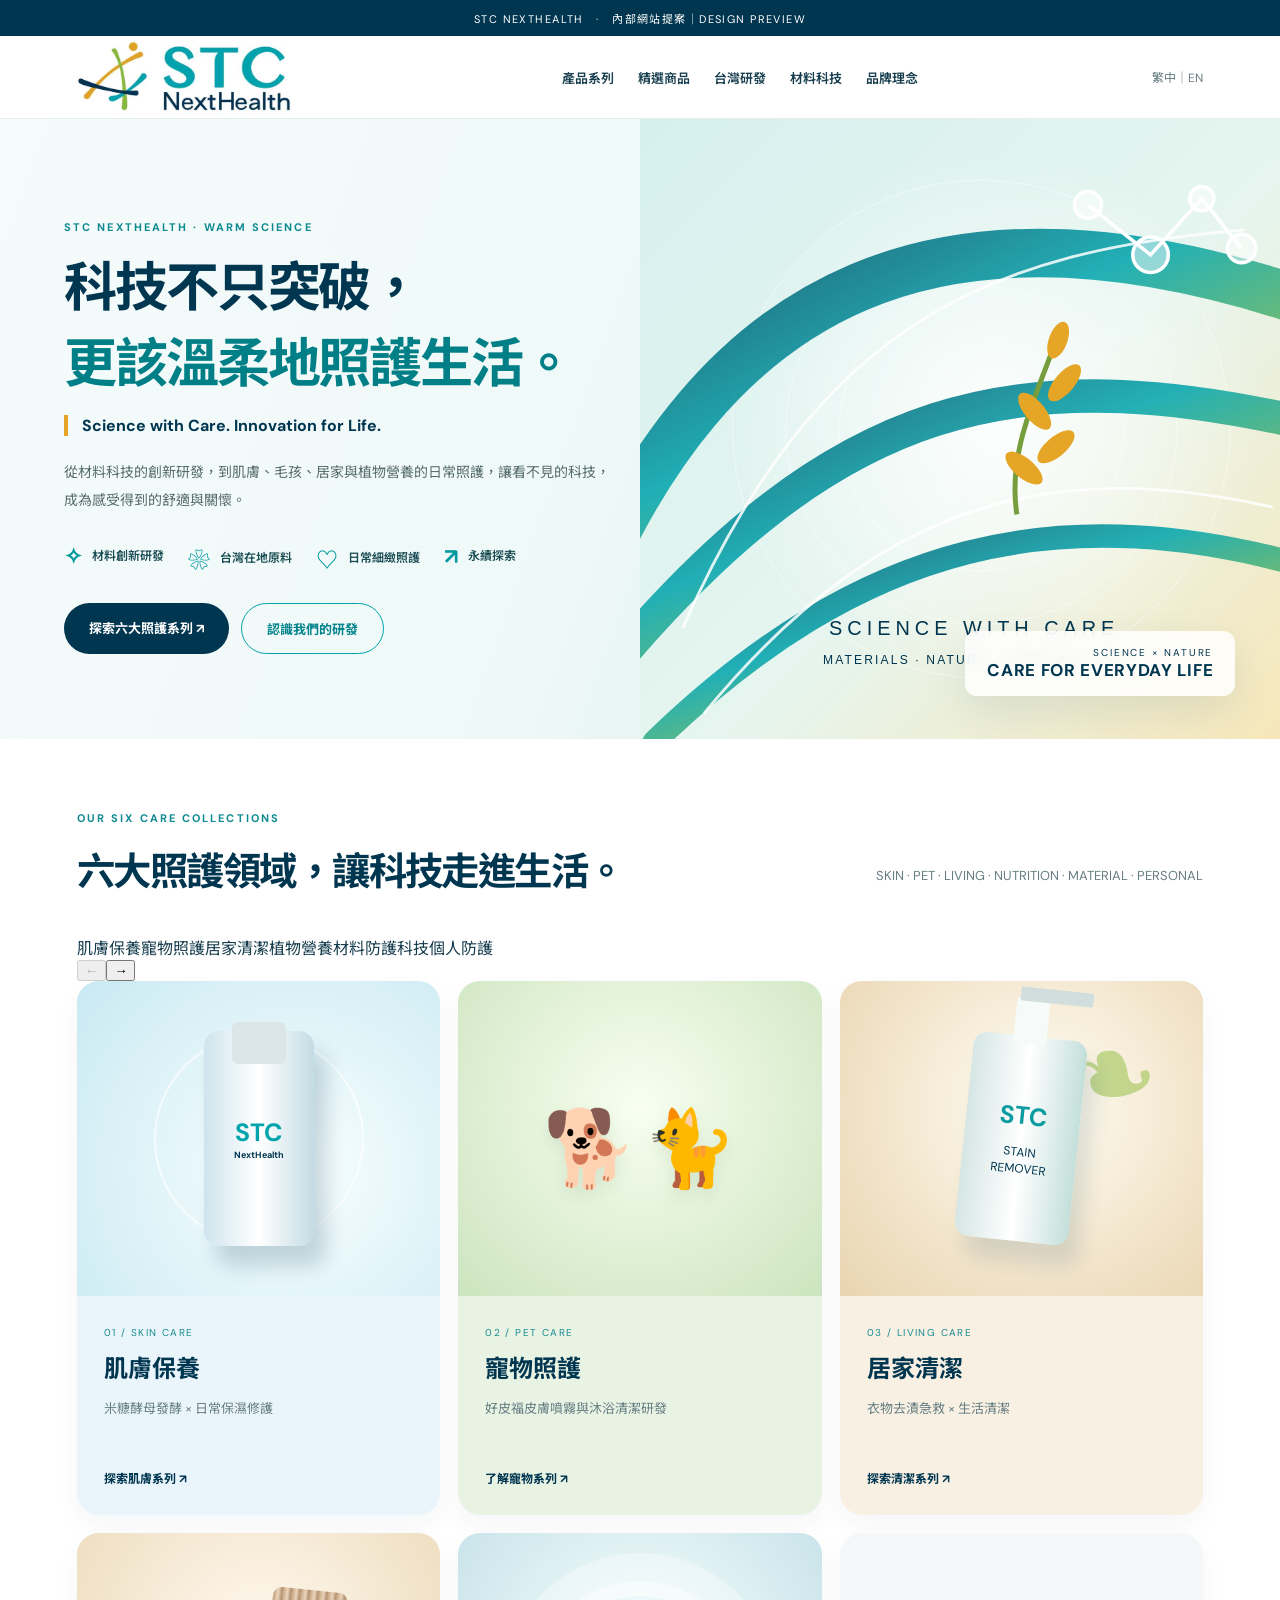
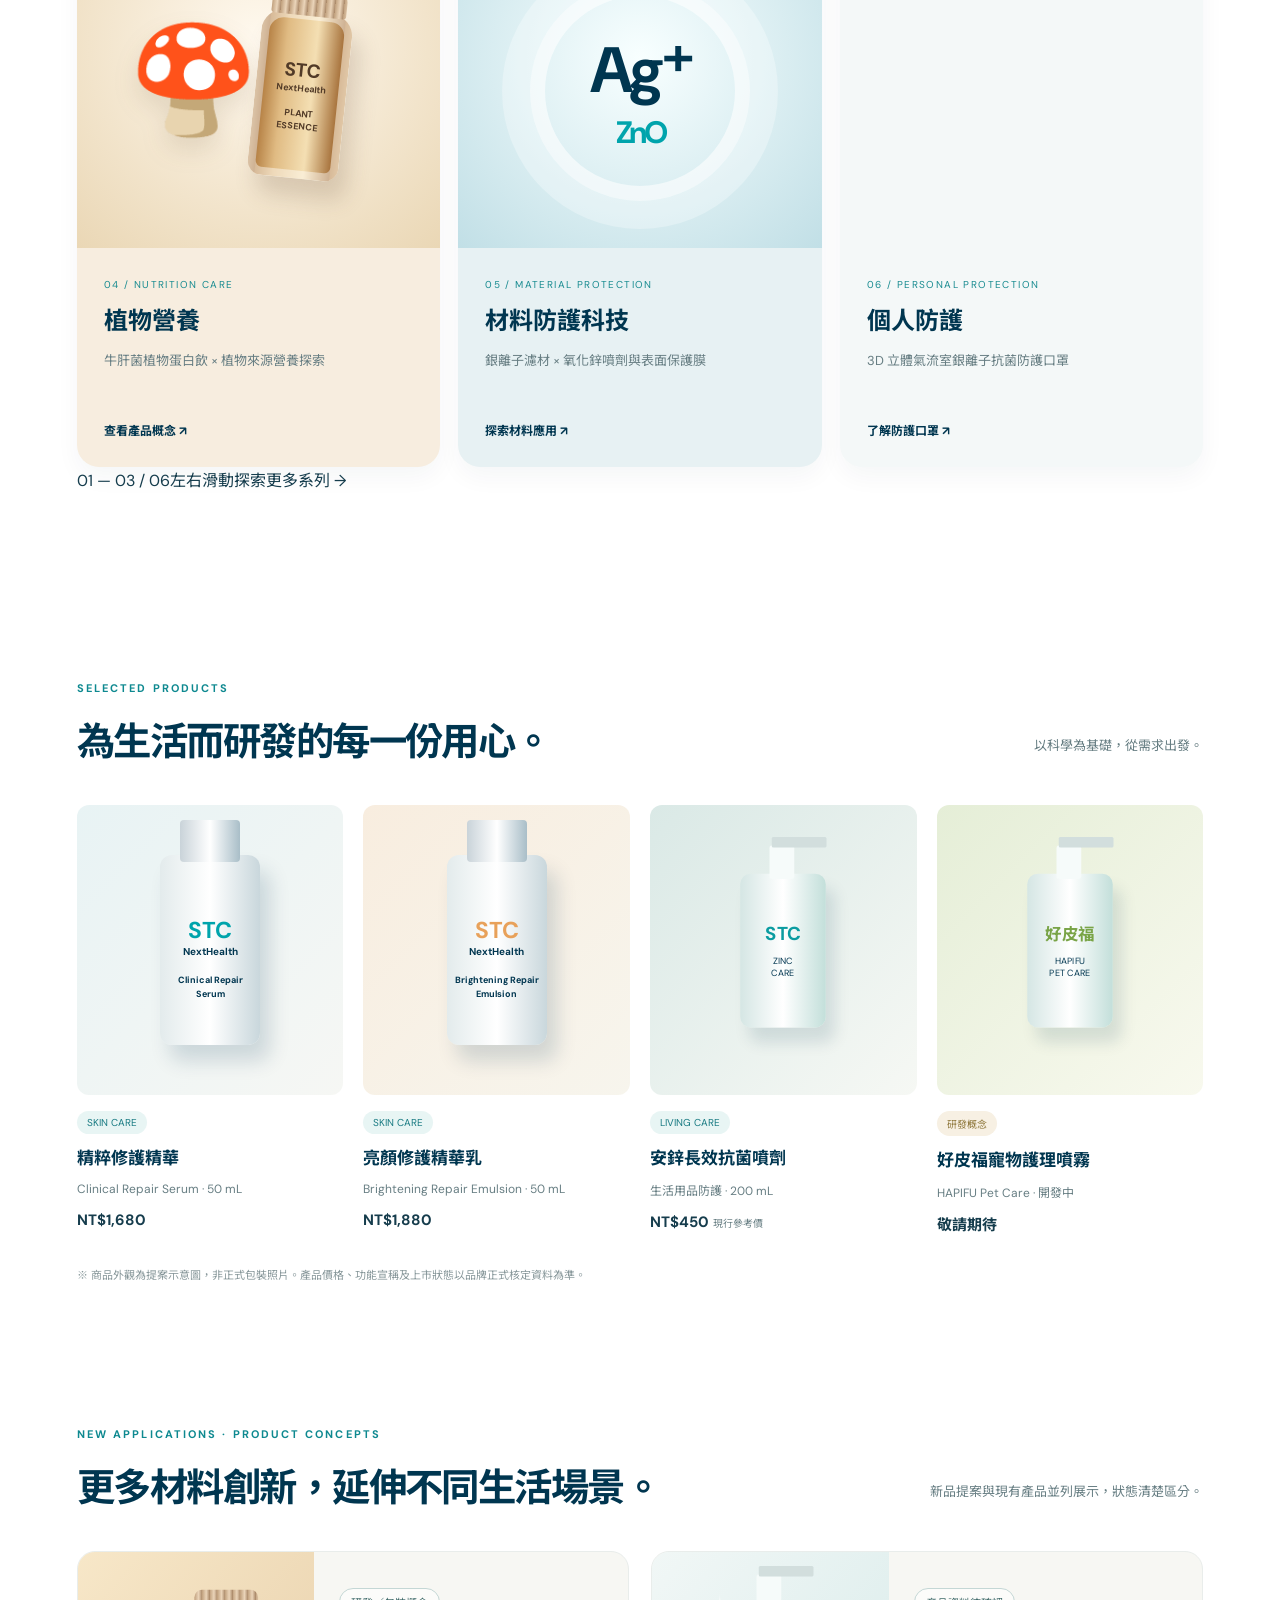
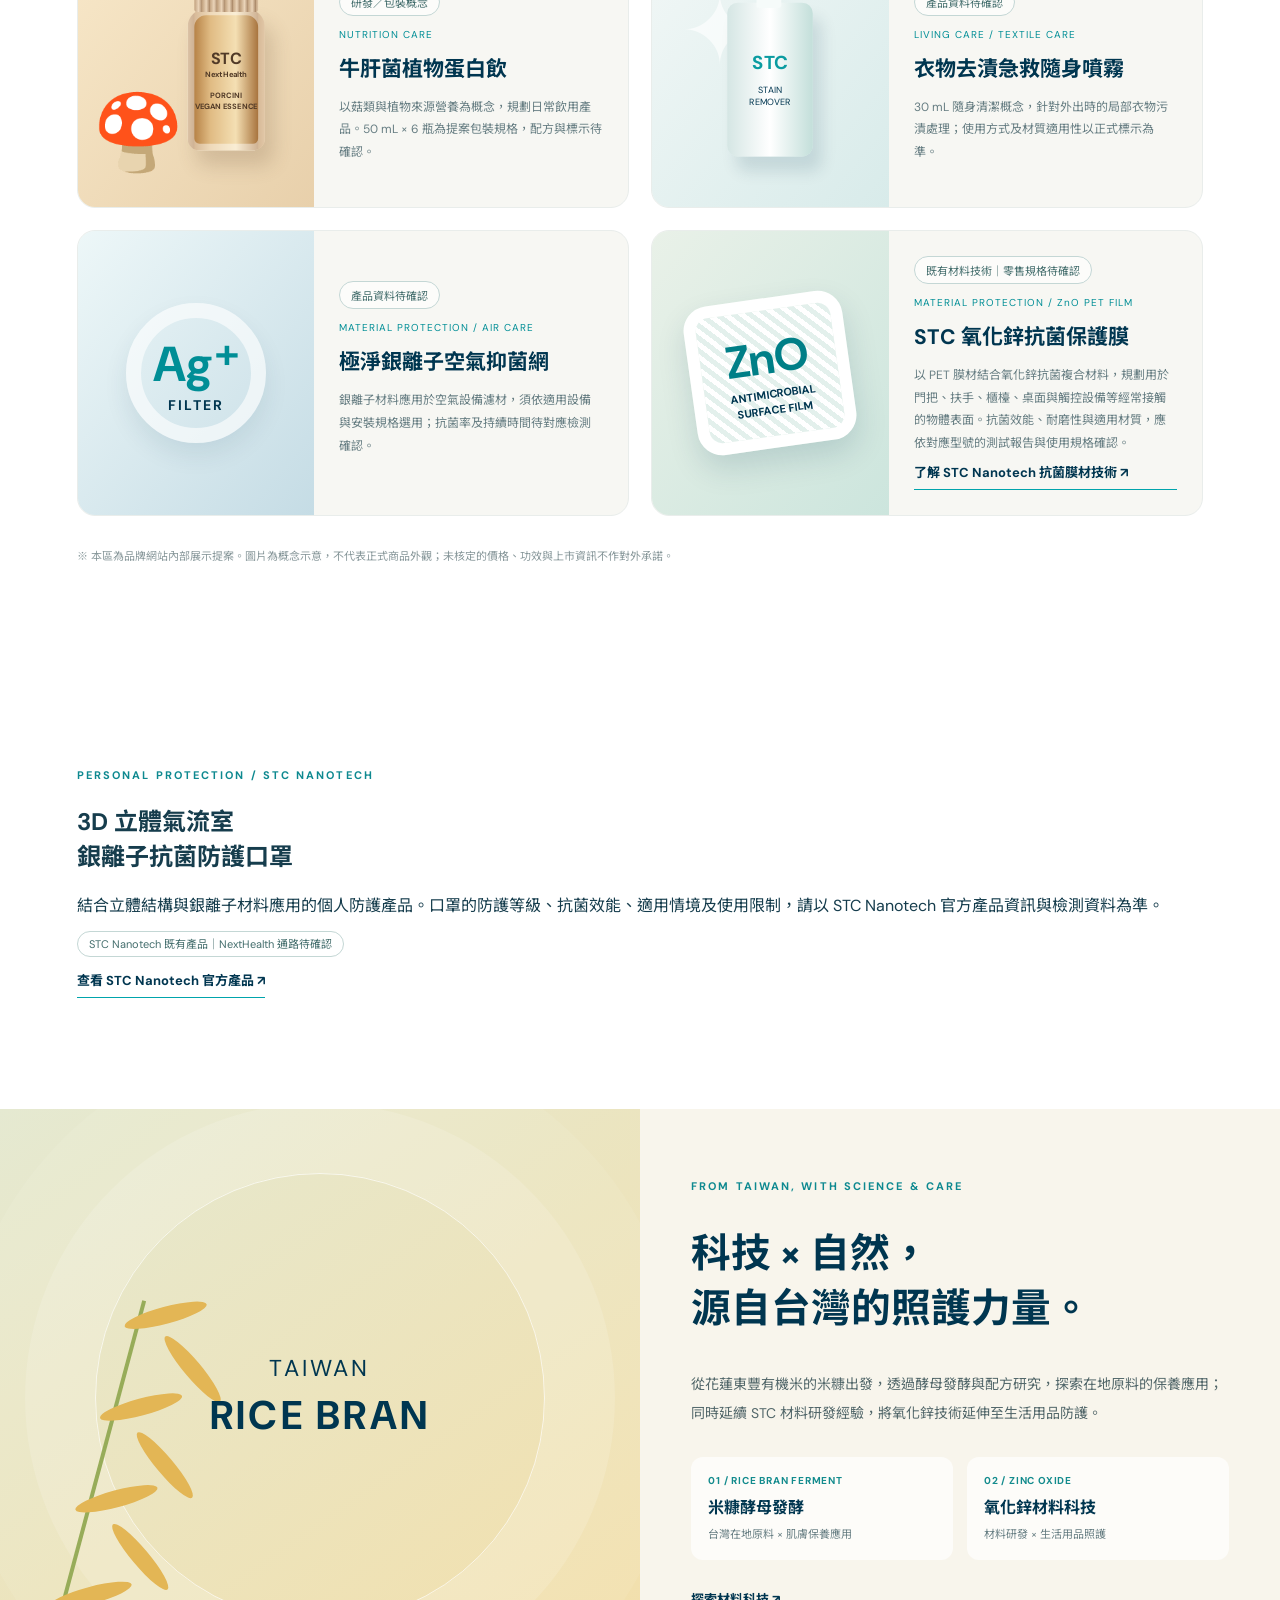
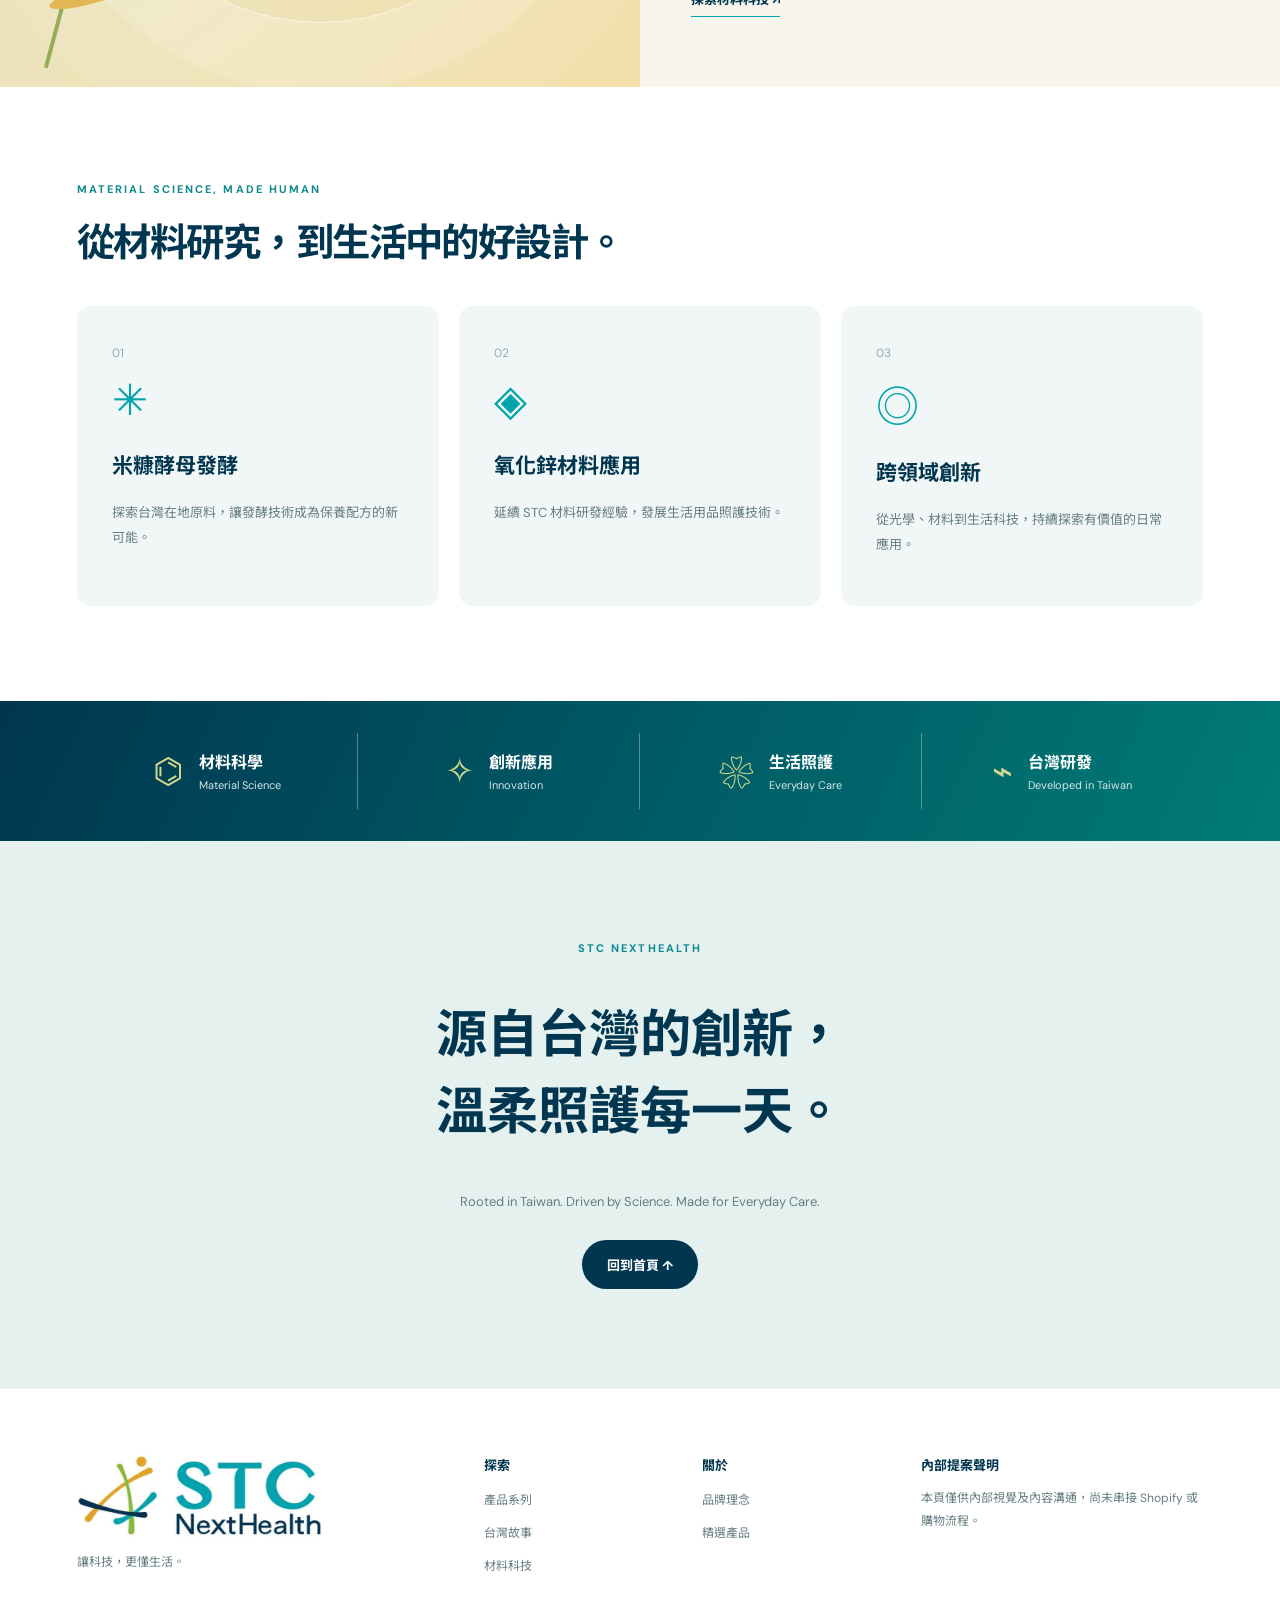
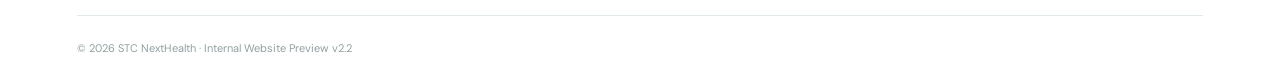
==== commit 258f695a: "Add Personal Protection mask category and accessible six-category carousel structure" ====
--- a/index.html
+++ b/index.html
@@ -1,20 +1,21 @@
 <!doctype html><html lang="zh-Hant"><head><meta charset="utf-8"><meta name="viewport" content="width=device-width,initial-scale=1"><title>STC NextHealth｜讓科技，更懂生活</title><meta name="description" content="STC NextHealth 源自台灣材料研發，探索肌膚修護、寵物照護與生活防護。"><link rel="stylesheet" href="styles.css"></head><body><div class="notice">STC NEXTHEALTH　·　內部網站提案｜DESIGN PREVIEW</div><header><a href="#top" class="logo" aria-label="STC NextHealth 回到首頁"><img src="assets/stc-nexthealth-logo.jpg" alt="STC NextHealth 官方彩色 Logo" width="600" height="207"></a><button id="toggle" aria-label="開啟選單">☰</button><nav id="nav"><a href="#collections">產品系列</a><a href="#products">精選商品</a><a href="#story">台灣研發</a><a href="#science">材料科技</a><a href="#about">品牌理念</a></nav><span class="language">繁中｜EN</span></header><main id="top">
-<section class="hero hero-warm-science hero-v2" aria-labelledby="hero-title"><div class="hero-copy"><div class="eyebrow">STC NEXTHEALTH · WARM SCIENCE</div><h1 id="hero-title">科技不只突破，<br><em>更該溫柔地照護生活。</em></h1><div class="hero-en">Science with Care. Innovation for Life.</div><p>從材料科技的創新研發，到肌膚、毛孩、居家與植物營養的日常照護，讓看不見的科技，成為感受得到的舒適與關懷。</p><div class="hero-values"><span><b>✧</b> 材料創新研發</span><span><b>❀</b> 台灣在地原料</span><span><b>♡</b> 日常細緻照護</span><span><b>↗</b> 永續探索</span></div><div class="actions"><a class="button dark" href="#collections">探索五大照護系列 ↗</a><a class="button outlined" href="#science">認識我們的研發</a></div></div><div class="hero-art warm-science-art"><img class="warm-science-image" src="assets/warm-science-concept.svg" alt="深海藍、青綠、自然綠與暖金色流線交織的材料科技與台灣土地概念圖"><div class="hero-art-overlay"><span>SCIENCE × NATURE</span><strong>CARE FOR EVERYDAY LIFE</strong></div></div></section>
+<section class="hero hero-warm-science hero-v2" aria-labelledby="hero-title"><div class="hero-copy"><div class="eyebrow">STC NEXTHEALTH · WARM SCIENCE</div><h1 id="hero-title">科技不只突破，<br><em>更該溫柔地照護生活。</em></h1><div class="hero-en">Science with Care. Innovation for Life.</div><p>從材料科技的創新研發，到肌膚、毛孩、居家與植物營養的日常照護，讓看不見的科技，成為感受得到的舒適與關懷。</p><div class="hero-values"><span><b>✧</b> 材料創新研發</span><span><b>❀</b> 台灣在地原料</span><span><b>♡</b> 日常細緻照護</span><span><b>↗</b> 永續探索</span></div><div class="actions"><a class="button dark" href="#collections">探索六大照護系列 ↗</a><a class="button outlined" href="#science">認識我們的研發</a></div></div><div class="hero-art warm-science-art"><img class="warm-science-image" src="assets/warm-science-concept.svg" alt="深海藍、青綠、自然綠與暖金色流線交織的材料科技與台灣土地概念圖"><div class="hero-art-overlay"><span>SCIENCE × NATURE</span><strong>CARE FOR EVERYDAY LIFE</strong></div></div></section>
 
-<section class="wrap collections collections-v2 collections-v3" id="collections"><div class="section-heading"><div><div class="eyebrow">OUR FIVE CARE COLLECTIONS</div><h2>五大照護領域，讓科技走進生活。</h2></div><p>SKIN · PET · LIVING · NUTRITION · MATERIAL</p></div><div class="collection-grid">
+<section class="wrap collections collections-v2 collections-v3" id="collections"><div class="section-heading"><div><div class="eyebrow">OUR SIX CARE COLLECTIONS</div><h2>六大照護領域，讓科技走進生活。</h2></div><p>SKIN · PET · LIVING · NUTRITION · MATERIAL · PERSONAL</p></div><div class="collection-toolbar"><div class="collection-chips" aria-label="六大產品系列"><a href="#products">肌膚保養</a><a href="#pet">寵物照護</a><a href="#stain">居家清潔</a><a href="#nutrition">植物營養</a><a href="#material">材料防護科技</a><a href="#mask">個人防護</a></div><div class="collection-controls"><button type="button" class="collection-prev" aria-label="上一組產品系列" disabled>←</button><button type="button" class="collection-next" aria-label="下一組產品系列">→</button></div></div><div class="collection-grid" id="collection-track" role="region" aria-label="六大產品系列橫向輪播" tabindex="0">
 <a class="collection card-skin" href="#products"><div class="visual v-skin"><span class="collection-motif"></span><span class="mini-bottle">STC <small>NextHealth</small></span></div><div class="card-copy"><small>01 / SKIN CARE</small><h3>肌膚保養</h3><p>米糠酵母發酵 × 日常保濕修護</p><b>探索肌膚系列 ↗</b></div></a>
 <a class="collection card-pet" href="#pet"><div class="visual v-pet"><span class="pet-illustration" aria-hidden="true"><span>🐕</span><span>🐈</span></span></div><div class="card-copy"><small>02 / PET CARE</small><h3>寵物照護</h3><p>好皮福皮膚噴霧與沐浴清潔研發</p><b>了解寵物系列 ↗</b></div></a>
 <a class="collection card-home" href="#stain"><div class="visual v-home"><span class="home-leaf" aria-hidden="true">❧</span><span class="spray"><b>STC</b><small>STAIN<br>REMOVER</small></span></div><div class="card-copy"><small>03 / LIVING CARE</small><h3>居家清潔</h3><p>衣物去漬急救 × 生活清潔</p><b>探索清潔系列 ↗</b></div></a>
 <a class="collection card-nutrition" href="#nutrition"><div class="visual v-nutrition"><span class="mushroom-illustration" aria-hidden="true">🍄</span><span class="nutrition-bottle">STC<small>NextHealth</small><em>PLANT<br>ESSENCE</em></span></div><div class="card-copy"><small>04 / NUTRITION CARE</small><h3>植物營養</h3><p>牛肝菌植物蛋白飲 × 植物來源營養探索</p><b>查看產品概念 ↗</b></div></a>
 <a class="collection card-material" href="#material"><div class="visual v-material"><span class="material-rings"></span><span class="material-symbol">Ag⁺<small>ZnO</small></span></div><div class="card-copy"><small>05 / MATERIAL PROTECTION</small><h3>材料防護科技</h3><p>銀離子濾材 × 氧化鋅噴劑與表面保護膜</p><b>探索材料應用 ↗</b></div></a>
-</div></section>
+<a class="collection card-personal" href="#mask"><div class="visual v-personal"><span class="mask-art" aria-hidden="true"><span class="mask-loop loop-left"></span><span class="mask-body"><span class="mask-fold"></span><span class="mask-fold"></span><span class="mask-fold"></span></span><span class="mask-loop loop-right"></span></span></div><div class="card-copy"><small>06 / PERSONAL PROTECTION</small><h3>個人防護</h3><p>3D 立體氣流室銀離子抗菌防護口罩</p><b>了解防護口罩 ↗</b></div></a></div><div class="collection-progress"><span id="collection-position">01 — 03 / 06</span><span>左右滑動探索更多系列 →</span></div></section>
 <section class="wrap products" id="products"><div class="section-heading"><div><div class="eyebrow">SELECTED PRODUCTS</div><h2>為生活而研發的每一份用心。</h2></div><p>以科學為基礎，從需求出發。</p></div><div class="products-grid"><article><div class="product-visual serum"><div class="product-bottle blue">STC<small>NextHealth</small><span>Clinical Repair<br>Serum</span></div></div><label>SKIN CARE</label><h3>精粹修護精華</h3><p>Clinical Repair Serum · 50 mL</p><strong>NT$1,680</strong></article><article><div class="product-visual emulsion"><div class="product-bottle orange">STC<small>NextHealth</small><span>Brightening Repair<br>Emulsion</span></div></div><label>SKIN CARE</label><h3>亮顏修護精華乳</h3><p>Brightening Repair Emulsion · 50 mL</p><strong>NT$1,880</strong></article><article id="living"><div class="product-visual zinc"><div class="spray pack"><b>STC</b><small>ZINC<br>CARE</small></div></div><label>LIVING CARE</label><h3>安鋅長效抗菌噴劑</h3><p>生活用品防護 · 200 mL</p><strong>NT$450 <small>現行參考價</small></strong></article><article id="pet"><div class="product-visual pet"><div class="spray pack petpack"><b>好皮福</b><small>HAPIFU<br>PET CARE</small></div></div><label class="future">研發概念</label><h3>好皮福寵物護理噴霧</h3><p>HAPIFU Pet Care · 開發中</p><strong>敬請期待</strong></article></div><p class="disclaimer">※ 商品外觀為提案示意圖，非正式包裝照片。產品價格、功能宣稱及上市狀態以品牌正式核定資料為準。</p></section>
 <section class="wrap new-lines" id="new-lines"><div class="section-heading"><div><div class="eyebrow">NEW APPLICATIONS · PRODUCT CONCEPTS</div><h2>更多材料創新，延伸不同生活場景。</h2></div><p>新品提案與現有產品並列展示，狀態清楚區分。</p></div><div class="new-product-grid">
 <article class="new-product nutrition-product" id="nutrition"><div class="new-product-art"><span class="new-art-symbol">🍄</span><span class="nutrition-bottle">STC<small>NextHealth</small><em>PORCINI<br>VEGAN ESSENCE</em></span></div><div class="new-product-copy"><span class="product-status">研發／包裝概念</span><small>NUTRITION CARE</small><h3>牛肝菌植物蛋白飲</h3><p>以菇類與植物來源營養為概念，規劃日常飲用產品。50 mL × 6 瓶為提案包裝規格，配方與標示待確認。</p></div></article>
 <article class="new-product stain-product" id="stain"><div class="new-product-art"><span class="stain-cloth">✦</span><span class="spray pack"><b>STC</b><small>STAIN<br>REMOVER</small></span></div><div class="new-product-copy"><span class="product-status">產品資料待確認</span><small>LIVING CARE / TEXTILE CARE</small><h3>衣物去漬急救隨身噴霧</h3><p>30 mL 隨身清潔概念，針對外出時的局部衣物污漬處理；使用方式及材質適用性以正式標示為準。</p></div></article>
 <article class="new-product silver-product" id="silver"><div class="new-product-art"><span class="filter-art">Ag⁺<small>FILTER</small></span></div><div class="new-product-copy"><span class="product-status">產品資料待確認</span><small>MATERIAL PROTECTION / AIR CARE</small><h3>極淨銀離子空氣抑菌網</h3><p>銀離子材料應用於空氣設備濾材，須依適用設備與安裝規格選用；抗菌率及持續時間待對應檢測確認。</p></div></article>
 <article class="new-product zinc-product" id="material"><div class="new-product-art"><span class="zinc-patch">ZnO<small>ANTIMICROBIAL<br>SURFACE FILM</small></span></div><div class="new-product-copy"><span class="product-status">既有材料技術｜零售規格待確認</span><small>MATERIAL PROTECTION / ZnO PET FILM</small><h3>STC 氧化鋅抗菌保護膜</h3><p>以 PET 膜材結合氧化鋅抗菌複合材料，規劃用於門把、扶手、櫃檯、桌面與觸控設備等經常接觸的物體表面。抗菌效能、耐磨性與適用材質，應依對應型號的測試報告與使用規格確認。</p><a class="underlink" href="https://www.stcnanotech.com/pages/%E6%8A%97%E8%8F%8C%E8%86%9C%E6%9D%90" target="_blank" rel="noopener noreferrer">了解 STC Nanotech 抗菌膜材技術 ↗</a></div></article>
-</div><p class="disclaimer">※ 本區為品牌網站內部展示提案。圖片為概念示意，不代表正式商品外觀；未核定的價格、功效與上市資訊不作對外承諾。</p></section><section class="story story-v2" id="story"><div class="story-art"><div class="rice"><i></i><i></i><i></i><i></i><i></i><i></i><i></i></div><span>TAIWAN<br><b>RICE BRAN</b></span></div><div class="story-copy"><div class="eyebrow">FROM TAIWAN, WITH SCIENCE & CARE</div><h2>科技 × 自然，<br>源自台灣的照護力量。</h2><p>從花蓮東豐有機米的米糠出發，透過酵母發酵與配方研究，探索在地原料的保養應用；同時延續 STC 材料研發經驗，將氧化鋅技術延伸至生活用品防護。</p><div class="research-pair"><div><b>01 / RICE BRAN FERMENT</b><strong>米糠酵母發酵</strong><span>台灣在地原料 × 肌膚保養應用</span></div><div><b>02 / ZINC OXIDE</b><strong>氧化鋅材料科技</strong><span>材料研發 × 生活用品照護</span></div></div><a class="underlink" href="#science">探索材料科技 ↗</a></div></section>
+</div><p class="disclaimer">※ 本區為品牌網站內部展示提案。圖片為概念示意，不代表正式商品外觀；未核定的價格、功效與上市資訊不作對外承諾。</p></section><section class="wrap personal-feature" id="mask"><div class="personal-feature-inner"><div class="personal-feature-visual"><span class="mask-art mask-art-large" aria-hidden="true"><span class="mask-loop loop-left"></span><span class="mask-body"><span class="mask-fold"></span><span class="mask-fold"></span><span class="mask-fold"></span></span><span class="mask-loop loop-right"></span></span></div><div class="personal-feature-copy"><div class="eyebrow">PERSONAL PROTECTION / STC NANOTECH</div><h2>3D 立體氣流室<br>銀離子抗菌防護口罩</h2><p>結合立體結構與銀離子材料應用的個人防護產品。口罩的防護等級、抗菌效能、適用情境及使用限制，請以 STC Nanotech 官方產品資訊與檢測資料為準。</p><span class="product-status">STC Nanotech 既有產品｜NextHealth 通路待確認</span><p><a class="underlink" target="_blank" rel="noopener noreferrer" href="https://www.stcnanotech.com/products/3d%E7%AB%8B%E9%AB%94%E6%B0%A3%E6%B5%81%E5%AE%A4%E9%8A%80%E9%9B%A2%E5%AD%90%E6%8A%97%E8%8F%8C%E9%98%B2%E8%AD%B7%E5%8F%A3%E7%BD%A9">查看 STC Nanotech 官方產品 ↗</a></p></div></div></section>
+<section class="story story-v2" id="story"><div class="story-art"><div class="rice"><i></i><i></i><i></i><i></i><i></i><i></i><i></i></div><span>TAIWAN<br><b>RICE BRAN</b></span></div><div class="story-copy"><div class="eyebrow">FROM TAIWAN, WITH SCIENCE & CARE</div><h2>科技 × 自然，<br>源自台灣的照護力量。</h2><p>從花蓮東豐有機米的米糠出發，透過酵母發酵與配方研究，探索在地原料的保養應用；同時延續 STC 材料研發經驗，將氧化鋅技術延伸至生活用品防護。</p><div class="research-pair"><div><b>01 / RICE BRAN FERMENT</b><strong>米糠酵母發酵</strong><span>台灣在地原料 × 肌膚保養應用</span></div><div><b>02 / ZINC OXIDE</b><strong>氧化鋅材料科技</strong><span>材料研發 × 生活用品照護</span></div></div><a class="underlink" href="#science">探索材料科技 ↗</a></div></section>
 <section class="wrap science" id="science"><div class="section-heading"><div><div class="eyebrow">MATERIAL SCIENCE, MADE HUMAN</div><h2>從材料研究，到生活中的好設計。</h2></div></div><div class="science-grid"><article><small>01</small><span>✳</span><h3>米糠酵母發酵</h3><p>探索台灣在地原料，讓發酵技術成為保養配方的新可能。</p></article><article><small>02</small><span>◈</span><h3>氧化鋅材料應用</h3><p>延續 STC 材料研發經驗，發展生活用品照護技術。</p></article><article><small>03</small><span>◎</span><h3>跨領域創新</h3><p>從光學、材料到生活科技，持續探索有價值的日常應用。</p></article></div></section>
 <section class="brand-values-strip" id="about" aria-label="品牌四大核心價值"><div class="value-item"><span class="value-icon">⌬</span><div><strong>材料科學</strong><small>Material Science</small></div></div><div class="value-item"><span class="value-icon">✧</span><div><strong>創新應用</strong><small>Innovation</small></div></div><div class="value-item"><span class="value-icon">❀</span><div><strong>生活照護</strong><small>Everyday Care</small></div></div><div class="value-item"><span class="value-icon">⌁</span><div><strong>台灣研發</strong><small>Developed in Taiwan</small></div></div></section>
-<section class="final"><div class="eyebrow">STC NEXTHEALTH</div><h2>源自台灣的創新，<br>溫柔照護每一天。</h2><p>Rooted in Taiwan. Driven by Science. Made for Everyday Care.</p><a class="button dark" href="#top">回到首頁 ↑</a></section></main><footer><div class="footer-brand"><img class="footer-logo" src="assets/stc-nexthealth-logo.jpg" width="600" height="207" alt="STC NextHealth 官方 Logo"><p>讓科技，更懂生活。</p></div><div><strong>探索</strong><a href="#collections">產品系列</a><a href="#story">台灣故事</a><a href="#science">材料科技</a></div><div><strong>關於</strong><a href="#about">品牌理念</a><a href="#products">精選產品</a></div><div><strong>內部提案聲明</strong><p>本頁僅供內部視覺及內容溝通，尚未串接 Shopify 或購物流程。</p></div><small class="copyright">© 2026 STC NextHealth · Internal Website Preview v2.1</small></footer><script src="script.js"></script></body></html>+<section class="final"><div class="eyebrow">STC NEXTHEALTH</div><h2>源自台灣的創新，<br>溫柔照護每一天。</h2><p>Rooted in Taiwan. Driven by Science. Made for Everyday Care.</p><a class="button dark" href="#top">回到首頁 ↑</a></section></main><footer><div class="footer-brand"><img class="footer-logo" src="assets/stc-nexthealth-logo.jpg" width="600" height="207" alt="STC NextHealth 官方 Logo"><p>讓科技，更懂生活。</p></div><div><strong>探索</strong><a href="#collections">產品系列</a><a href="#story">台灣故事</a><a href="#science">材料科技</a></div><div><strong>關於</strong><a href="#about">品牌理念</a><a href="#products">精選產品</a></div><div><strong>內部提案聲明</strong><p>本頁僅供內部視覺及內容溝通，尚未串接 Shopify 或購物流程。</p></div><small class="copyright">© 2026 STC NextHealth · Internal Website Preview v2.2</small></footer><script src="script.js"></script></body></html>
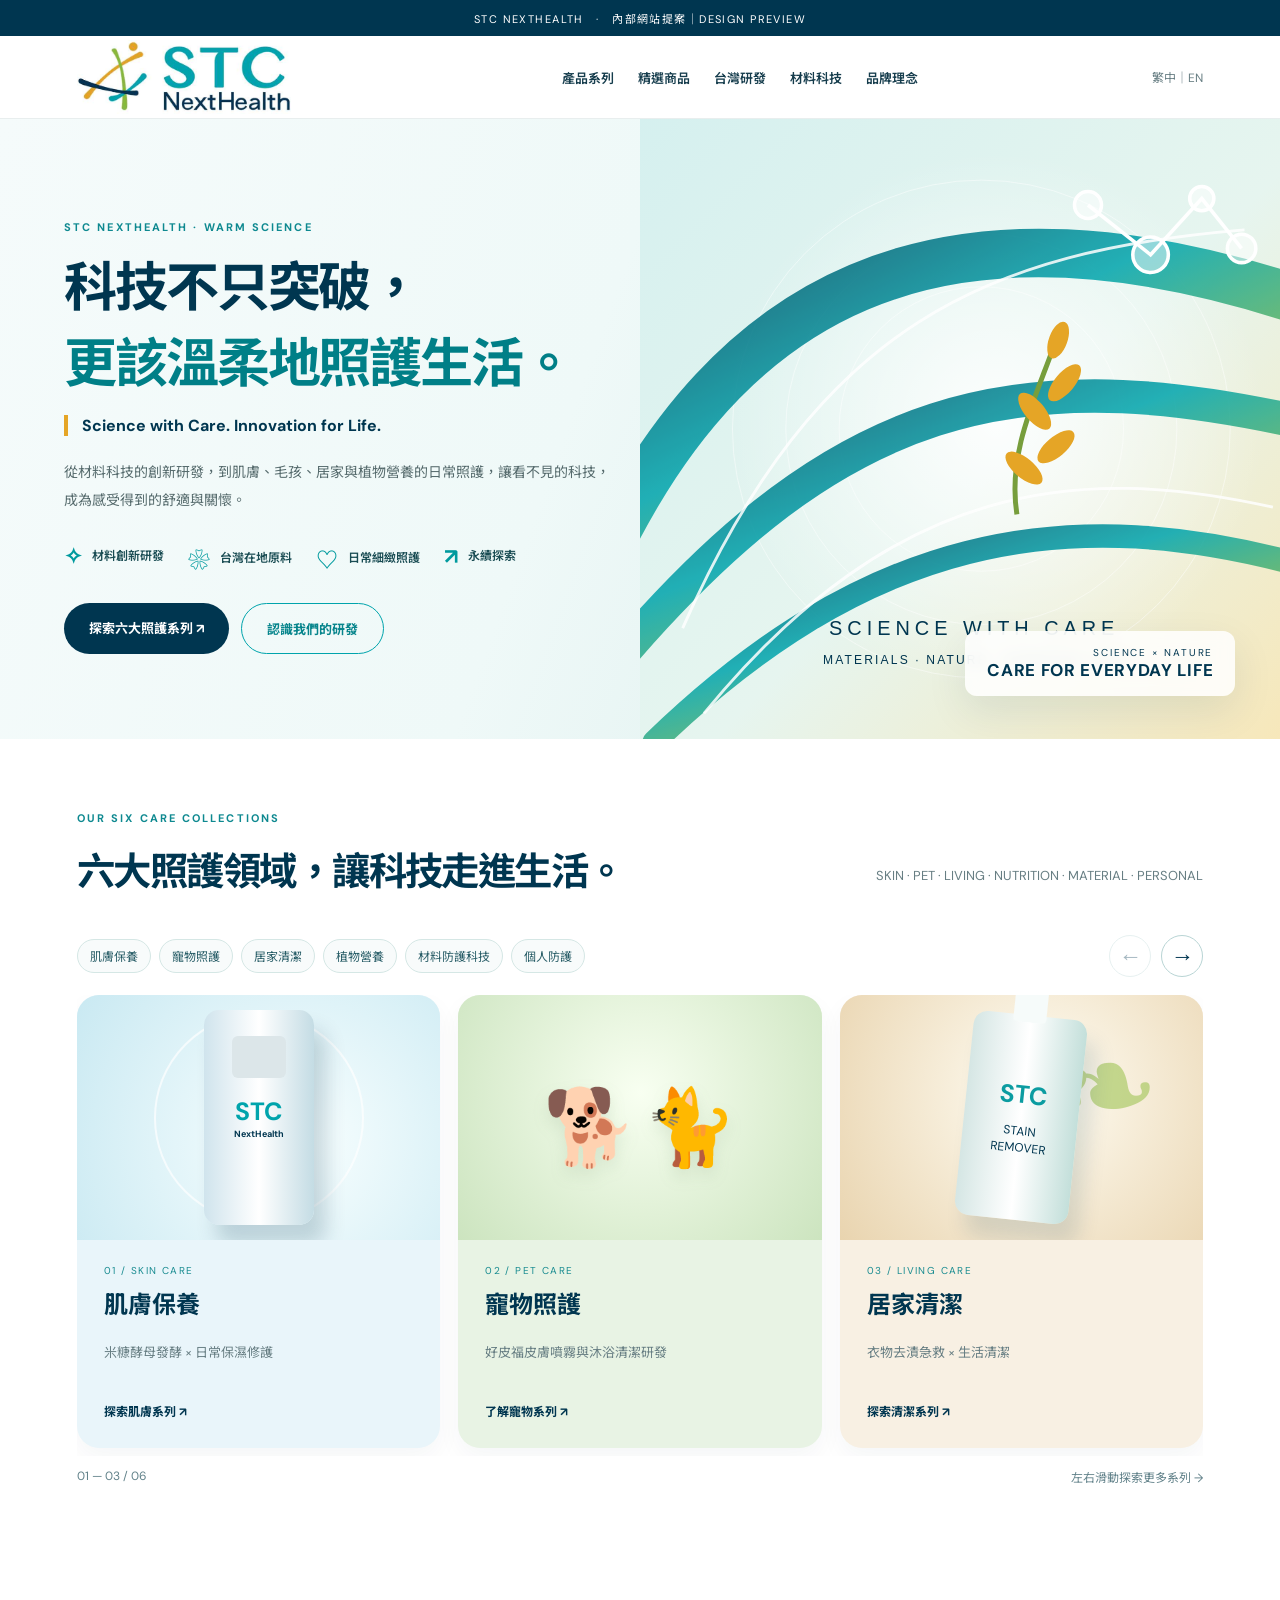
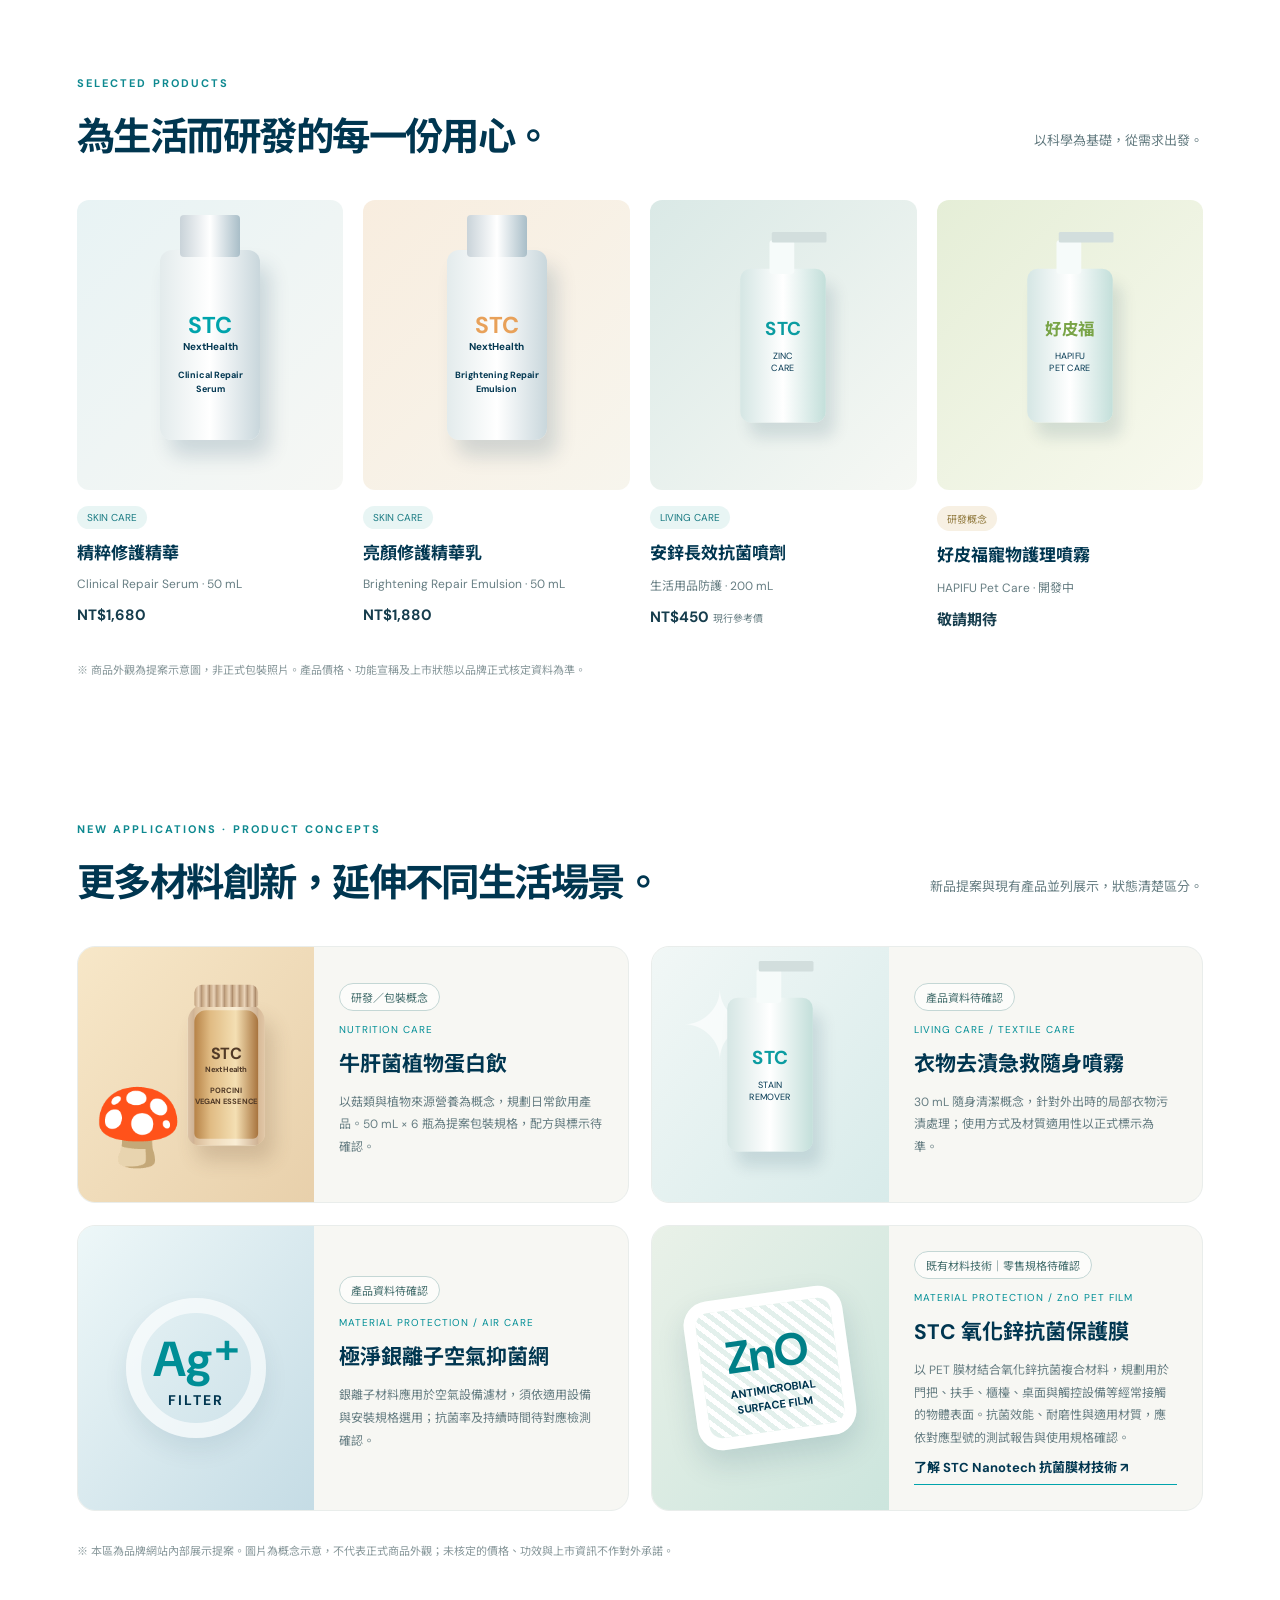
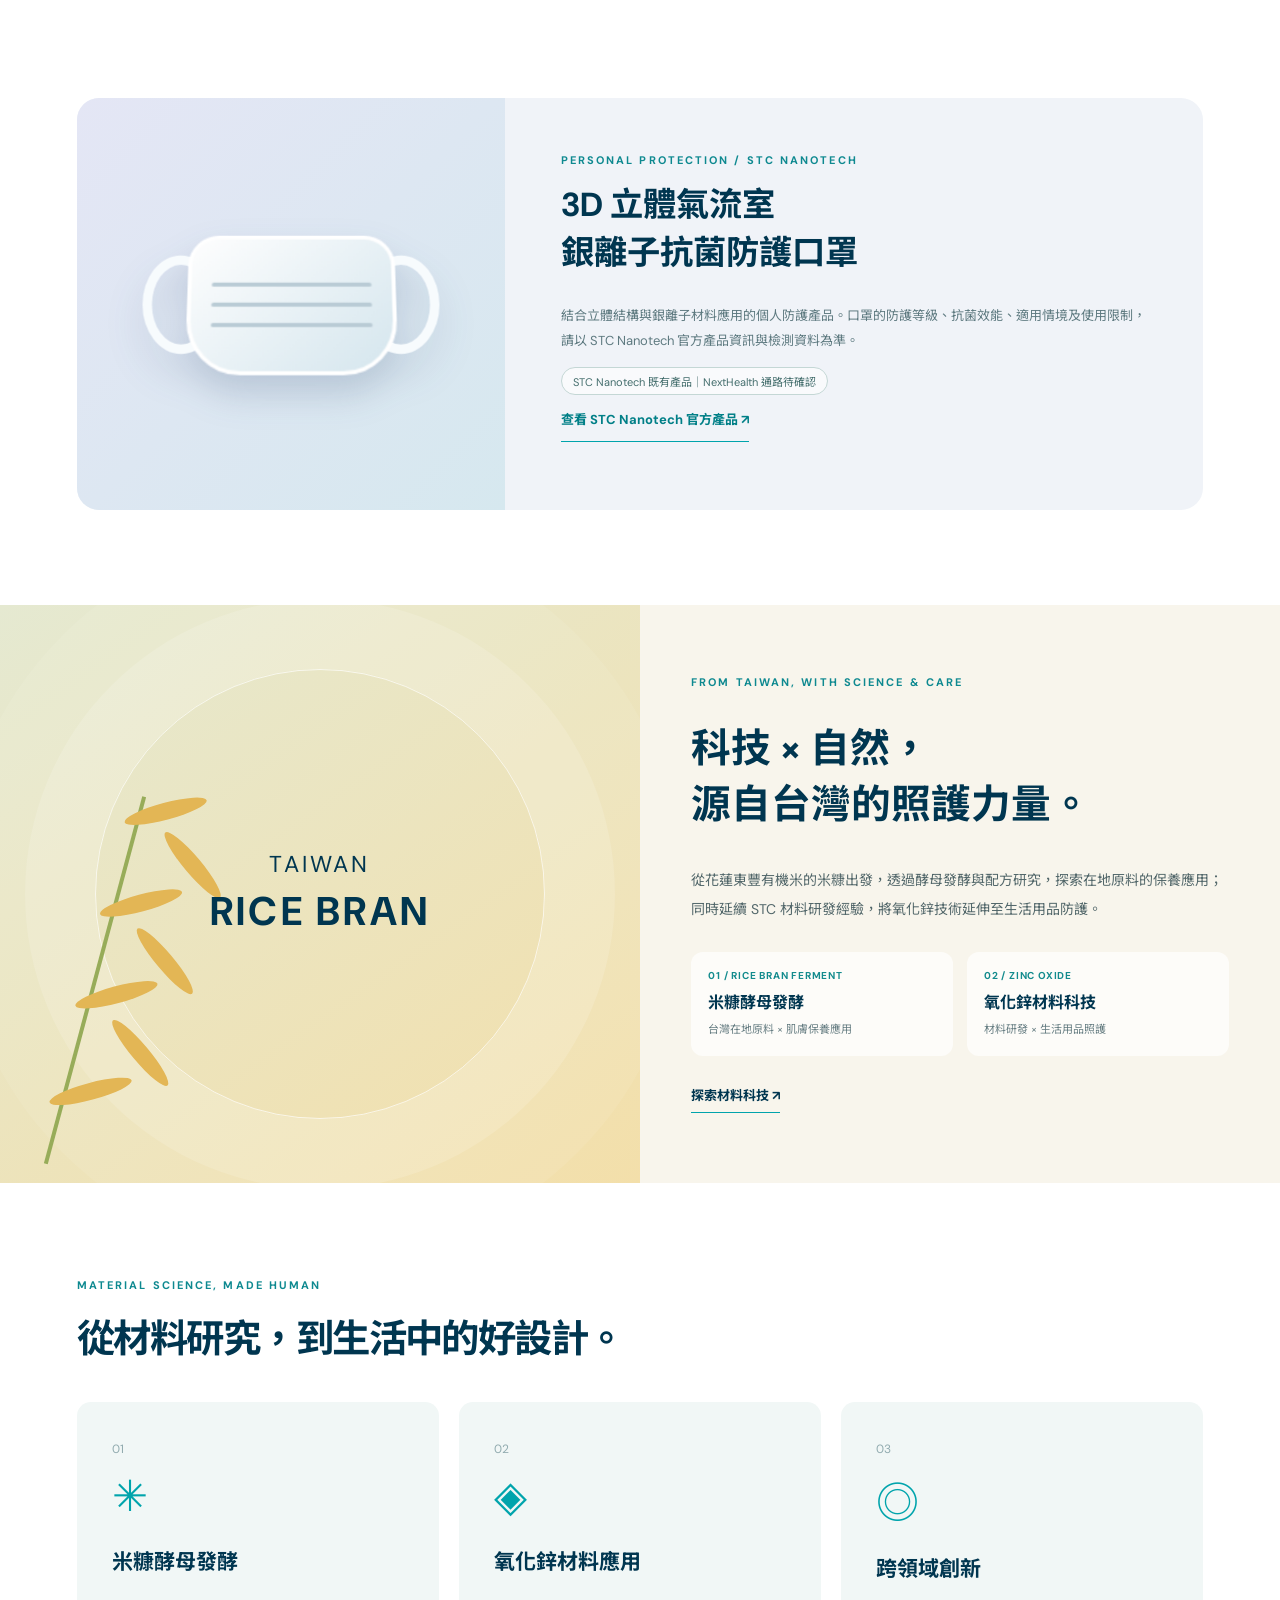
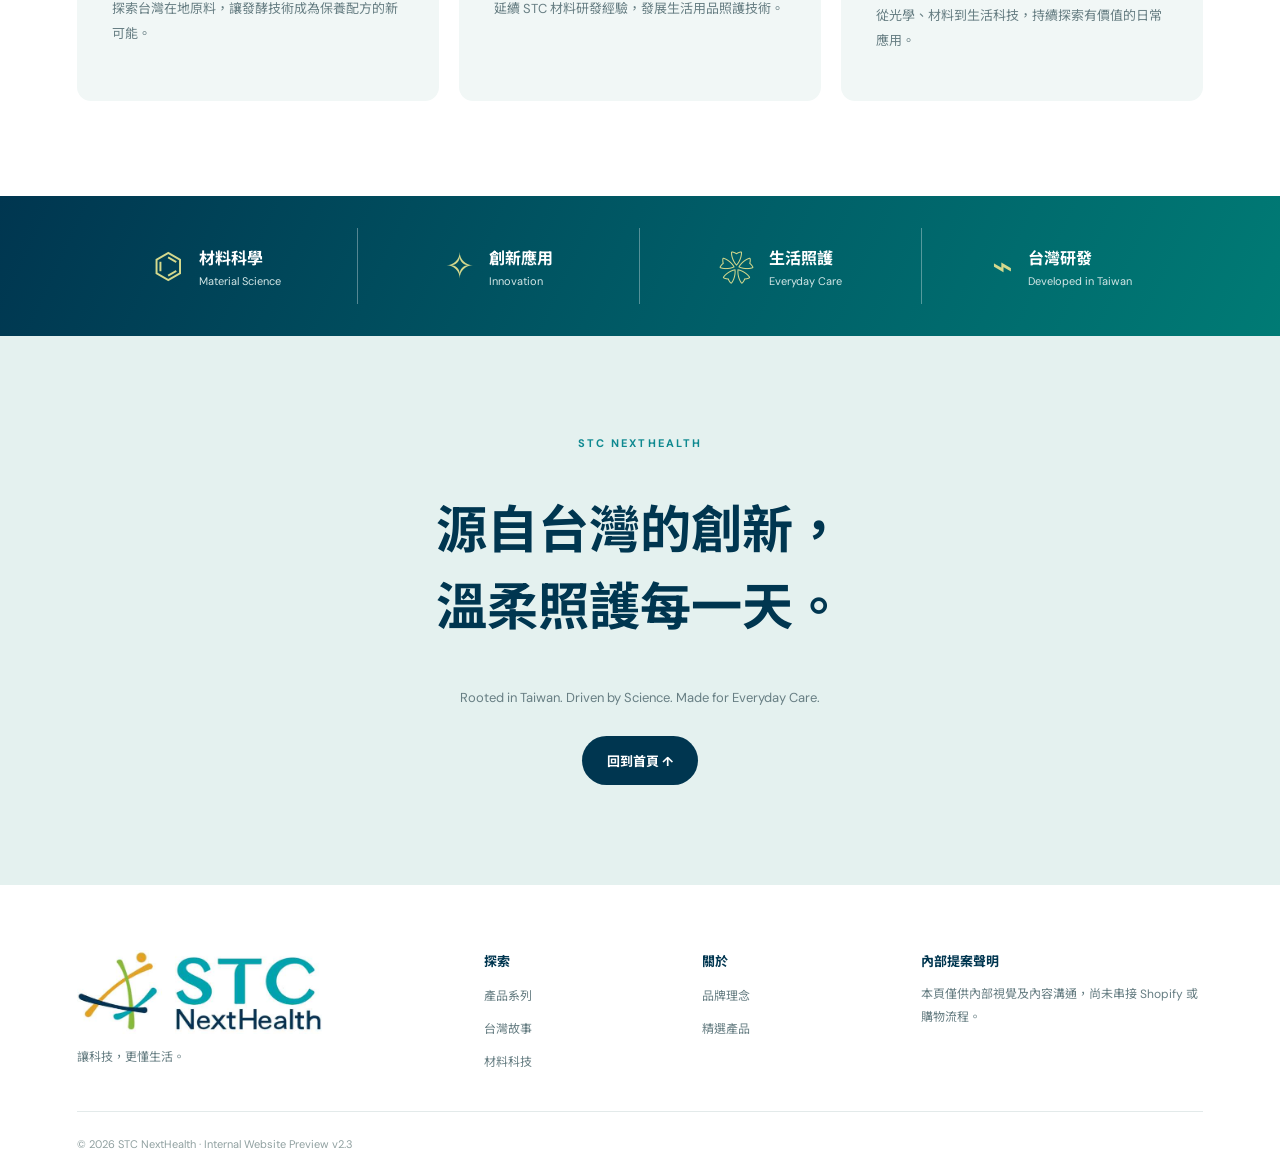
==== commit 016e12c8: "Fix carousel rendering with critical CSS and versioned asset URLs to avoid stale styles" ====
--- a/index.html
+++ b/index.html
@@ -1,4 +1,4 @@
-<!doctype html><html lang="zh-Hant"><head><meta charset="utf-8"><meta name="viewport" content="width=device-width,initial-scale=1"><title>STC NextHealth｜讓科技，更懂生活</title><meta name="description" content="STC NextHealth 源自台灣材料研發，探索肌膚修護、寵物照護與生活防護。"><link rel="stylesheet" href="styles.css"></head><body><div class="notice">STC NEXTHEALTH　·　內部網站提案｜DESIGN PREVIEW</div><header><a href="#top" class="logo" aria-label="STC NextHealth 回到首頁"><img src="assets/stc-nexthealth-logo.jpg" alt="STC NextHealth 官方彩色 Logo" width="600" height="207"></a><button id="toggle" aria-label="開啟選單">☰</button><nav id="nav"><a href="#collections">產品系列</a><a href="#products">精選商品</a><a href="#story">台灣研發</a><a href="#science">材料科技</a><a href="#about">品牌理念</a></nav><span class="language">繁中｜EN</span></header><main id="top">
+<!doctype html><html lang="zh-Hant"><head><meta charset="utf-8"><meta name="viewport" content="width=device-width,initial-scale=1"><title>STC NextHealth｜讓科技，更懂生活</title><meta name="description" content="STC NextHealth 源自台灣材料研發，探索肌膚修護、寵物照護與生活防護。"><link rel="stylesheet" href="styles.css?v=20261105-carousel-fix2"><style id="carousel-critical">#collection-track{display:flex!important;flex-wrap:nowrap!important;grid-template-columns:none!important;overflow-x:auto!important;scroll-snap-type:x mandatory!important;scroll-behavior:smooth!important;scrollbar-width:none!important;gap:18px!important}#collection-track>.collection{display:block!important;flex:0 0 calc((100% - 36px)/3)!important;width:calc((100% - 36px)/3)!important;min-width:0!important;scroll-snap-align:start!important}.collection-toolbar{display:flex;align-items:center;justify-content:space-between;gap:16px;margin-bottom:20px}.collection-chips{display:flex;flex-wrap:wrap;gap:8px}.collection-chips a{border:1px solid #d5e7e5;border-radius:30px;padding:7px 12px;font-size:12px}.collection-controls{display:flex;gap:10px}.collection-controls button{border:1px solid #b9d5d5;border-radius:50%;width:42px;height:42px;background:white;color:#003650;font-size:23px}.collection-controls button:disabled{opacity:.35}.collection-progress{display:flex;justify-content:space-between;margin-top:12px;color:#62828a;font-size:12px}@media(max-width:1050px){#collection-track>.collection{flex-basis:calc((100% - 18px)/2)!important;width:calc((100% - 18px)/2)!important}}@media(max-width:760px){#collection-track>.collection{flex-basis:84%!important;width:84%!important}}</style></head><body><div class="notice">STC NEXTHEALTH　·　內部網站提案｜DESIGN PREVIEW</div><header><a href="#top" class="logo" aria-label="STC NextHealth 回到首頁"><img src="assets/stc-nexthealth-logo.jpg" alt="STC NextHealth 官方彩色 Logo" width="600" height="207"></a><button id="toggle" aria-label="開啟選單">☰</button><nav id="nav"><a href="#collections">產品系列</a><a href="#products">精選商品</a><a href="#story">台灣研發</a><a href="#science">材料科技</a><a href="#about">品牌理念</a></nav><span class="language">繁中｜EN</span></header><main id="top">
 <section class="hero hero-warm-science hero-v2" aria-labelledby="hero-title"><div class="hero-copy"><div class="eyebrow">STC NEXTHEALTH · WARM SCIENCE</div><h1 id="hero-title">科技不只突破，<br><em>更該溫柔地照護生活。</em></h1><div class="hero-en">Science with Care. Innovation for Life.</div><p>從材料科技的創新研發，到肌膚、毛孩、居家與植物營養的日常照護，讓看不見的科技，成為感受得到的舒適與關懷。</p><div class="hero-values"><span><b>✧</b> 材料創新研發</span><span><b>❀</b> 台灣在地原料</span><span><b>♡</b> 日常細緻照護</span><span><b>↗</b> 永續探索</span></div><div class="actions"><a class="button dark" href="#collections">探索六大照護系列 ↗</a><a class="button outlined" href="#science">認識我們的研發</a></div></div><div class="hero-art warm-science-art"><img class="warm-science-image" src="assets/warm-science-concept.svg" alt="深海藍、青綠、自然綠與暖金色流線交織的材料科技與台灣土地概念圖"><div class="hero-art-overlay"><span>SCIENCE × NATURE</span><strong>CARE FOR EVERYDAY LIFE</strong></div></div></section>
 
 <section class="wrap collections collections-v2 collections-v3" id="collections"><div class="section-heading"><div><div class="eyebrow">OUR SIX CARE COLLECTIONS</div><h2>六大照護領域，讓科技走進生活。</h2></div><p>SKIN · PET · LIVING · NUTRITION · MATERIAL · PERSONAL</p></div><div class="collection-toolbar"><div class="collection-chips" aria-label="六大產品系列"><a href="#products">肌膚保養</a><a href="#pet">寵物照護</a><a href="#stain">居家清潔</a><a href="#nutrition">植物營養</a><a href="#material">材料防護科技</a><a href="#mask">個人防護</a></div><div class="collection-controls"><button type="button" class="collection-prev" aria-label="上一組產品系列" disabled>←</button><button type="button" class="collection-next" aria-label="下一組產品系列">→</button></div></div><div class="collection-grid" id="collection-track" role="region" aria-label="六大產品系列橫向輪播" tabindex="0">
@@ -18,4 +18,4 @@
 <section class="story story-v2" id="story"><div class="story-art"><div class="rice"><i></i><i></i><i></i><i></i><i></i><i></i><i></i></div><span>TAIWAN<br><b>RICE BRAN</b></span></div><div class="story-copy"><div class="eyebrow">FROM TAIWAN, WITH SCIENCE & CARE</div><h2>科技 × 自然，<br>源自台灣的照護力量。</h2><p>從花蓮東豐有機米的米糠出發，透過酵母發酵與配方研究，探索在地原料的保養應用；同時延續 STC 材料研發經驗，將氧化鋅技術延伸至生活用品防護。</p><div class="research-pair"><div><b>01 / RICE BRAN FERMENT</b><strong>米糠酵母發酵</strong><span>台灣在地原料 × 肌膚保養應用</span></div><div><b>02 / ZINC OXIDE</b><strong>氧化鋅材料科技</strong><span>材料研發 × 生活用品照護</span></div></div><a class="underlink" href="#science">探索材料科技 ↗</a></div></section>
 <section class="wrap science" id="science"><div class="section-heading"><div><div class="eyebrow">MATERIAL SCIENCE, MADE HUMAN</div><h2>從材料研究，到生活中的好設計。</h2></div></div><div class="science-grid"><article><small>01</small><span>✳</span><h3>米糠酵母發酵</h3><p>探索台灣在地原料，讓發酵技術成為保養配方的新可能。</p></article><article><small>02</small><span>◈</span><h3>氧化鋅材料應用</h3><p>延續 STC 材料研發經驗，發展生活用品照護技術。</p></article><article><small>03</small><span>◎</span><h3>跨領域創新</h3><p>從光學、材料到生活科技，持續探索有價值的日常應用。</p></article></div></section>
 <section class="brand-values-strip" id="about" aria-label="品牌四大核心價值"><div class="value-item"><span class="value-icon">⌬</span><div><strong>材料科學</strong><small>Material Science</small></div></div><div class="value-item"><span class="value-icon">✧</span><div><strong>創新應用</strong><small>Innovation</small></div></div><div class="value-item"><span class="value-icon">❀</span><div><strong>生活照護</strong><small>Everyday Care</small></div></div><div class="value-item"><span class="value-icon">⌁</span><div><strong>台灣研發</strong><small>Developed in Taiwan</small></div></div></section>
-<section class="final"><div class="eyebrow">STC NEXTHEALTH</div><h2>源自台灣的創新，<br>溫柔照護每一天。</h2><p>Rooted in Taiwan. Driven by Science. Made for Everyday Care.</p><a class="button dark" href="#top">回到首頁 ↑</a></section></main><footer><div class="footer-brand"><img class="footer-logo" src="assets/stc-nexthealth-logo.jpg" width="600" height="207" alt="STC NextHealth 官方 Logo"><p>讓科技，更懂生活。</p></div><div><strong>探索</strong><a href="#collections">產品系列</a><a href="#story">台灣故事</a><a href="#science">材料科技</a></div><div><strong>關於</strong><a href="#about">品牌理念</a><a href="#products">精選產品</a></div><div><strong>內部提案聲明</strong><p>本頁僅供內部視覺及內容溝通，尚未串接 Shopify 或購物流程。</p></div><small class="copyright">© 2026 STC NextHealth · Internal Website Preview v2.2</small></footer><script src="script.js"></script></body></html>+<section class="final"><div class="eyebrow">STC NEXTHEALTH</div><h2>源自台灣的創新，<br>溫柔照護每一天。</h2><p>Rooted in Taiwan. Driven by Science. Made for Everyday Care.</p><a class="button dark" href="#top">回到首頁 ↑</a></section></main><footer><div class="footer-brand"><img class="footer-logo" src="assets/stc-nexthealth-logo.jpg" width="600" height="207" alt="STC NextHealth 官方 Logo"><p>讓科技，更懂生活。</p></div><div><strong>探索</strong><a href="#collections">產品系列</a><a href="#story">台灣故事</a><a href="#science">材料科技</a></div><div><strong>關於</strong><a href="#about">品牌理念</a><a href="#products">精選產品</a></div><div><strong>內部提案聲明</strong><p>本頁僅供內部視覺及內容溝通，尚未串接 Shopify 或購物流程。</p></div><small class="copyright">© 2026 STC NextHealth · Internal Website Preview v2.3</small></footer><script src="script.js?v=20261105-carousel-fix2"></script></body></html>
--- a/styles.css
+++ b/styles.css
@@ -115,3 +115,38 @@
 @media(max-width:950px){.collections-v3 .collection-grid{grid-template-columns:repeat(2,minmax(0,1fr))}.collections-v3 .collection{display:block}.new-product-grid{gap:15px}.new-product{grid-template-columns:1fr}.new-product-art{min-height:190px}.new-product-copy{padding:20px}}
 @media(max-width:760px){.collections-v3 .collection-grid{grid-template-columns:1fr}.collections-v3 .collection{display:grid;grid-template-columns:42% 58%}.collections-v3 .visual{height:210px}.collections-v3 .mushroom-illustration{font-size:70px;left:3%}.collections-v3 .nutrition-bottle{transform:scale(.75) translateX(40px)}.collections-v3 .material-symbol{font-size:43px}.collections-v3 .material-symbol small{font-size:23px}.new-product-grid{grid-template-columns:1fr}.new-product{grid-template-columns:40% 60%;min-height:205px}.new-product-art{min-height:205px}.new-product-copy{padding:15px}.new-product-copy h3{font-size:18px}.new-product-copy p{font-size:11px}}
 @media(max-width:420px){.new-product{grid-template-columns:1fr}.new-product-art{min-height:200px}.new-product-copy{padding:22px}}
+
+/* v2.2: six-series horizontal carousel */
+.collections-v3 .collection-toolbar{display:flex;align-items:center;justify-content:space-between;gap:18px;margin:0 0 18px}
+.collection-chips{display:flex;flex-wrap:wrap;gap:8px}
+.collection-chips a{border:1px solid #d9e8e7;border-radius:30px;padding:7px 12px;color:#285d67;font-size:12px;background:#f8fbfb;transition:background .2s}
+.collection-chips a:hover,.collection-chips a:focus-visible{background:#d8efec}
+.collection-controls{display:flex;gap:9px;flex-shrink:0}
+.collection-controls button{height:42px;width:42px;border:1px solid #b9d5d5;border-radius:50%;background:#fff;color:#003650;font-size:23px;transition:background .2s}
+.collection-controls button:hover:not(:disabled){background:#e1f2f0}
+.collection-controls button:disabled{opacity:.35;cursor:default}
+.collections-v3 .collection-grid{display:flex;gap:18px;overflow-x:auto;scroll-snap-type:x mandatory;scroll-behavior:smooth;scrollbar-width:none;overscroll-behavior-x:contain;padding-bottom:8px}
+.collections-v3 .collection-grid::-webkit-scrollbar{display:none}
+.collections-v3 .collection{flex:0 0 calc((100% - 36px)/3);scroll-snap-align:start;display:block}
+.collections-v3 .collection .visual{height:245px}
+.collections-v3 .collection .card-copy{min-height:206px;display:flex;flex-direction:column}
+.collections-v3 .collection .card-copy b{margin-top:auto}
+.collection-progress{display:flex;justify-content:space-between;gap:12px;color:#62828a;font-size:12px;margin-top:12px}
+.collections-v3 .card-personal{background:#eeedf7}
+.collections-v3 .v-personal{background:radial-gradient(circle at 50% 35%,#f9faff,#d8d9ed)}
+.mask-art{display:flex;align-items:center;justify-content:center;position:relative;width:220px;height:150px;filter:drop-shadow(0 14px 13px #203c6330)}
+.mask-body{width:155px;height:104px;background:linear-gradient(140deg,#fefefe,#d5e6ee);border:3px solid #fff;border-radius:23px 23px 40px 40px;z-index:1;display:flex;flex-direction:column;align-items:center;justify-content:center;gap:12px;transform:perspective(250px) rotateX(6deg)}
+.mask-fold{width:80%;height:3px;border-radius:5px;background:#b9cbd5}
+.mask-loop{position:absolute;width:57px;height:73px;border:7px solid #f7fbfd;border-radius:50%;top:39px}
+.loop-left{left:0}.loop-right{right:0}
+.personal-feature{padding-top:30px}
+.personal-feature-inner{display:grid;grid-template-columns:38% 62%;background:#f0f3f8;border-radius:22px;overflow:hidden}
+.personal-feature-visual{display:flex;align-items:center;justify-content:center;min-height:350px;background:linear-gradient(135deg,#e4e6f5,#d6e8ef)}
+.mask-art-large{transform:scale(1.35)}
+.personal-feature-copy{padding:55px 8%;display:flex;flex-direction:column;align-items:flex-start;justify-content:center}
+.personal-feature-copy h2{font-size:clamp(25px,2.6vw,37px);line-height:1.45;color:#003650;margin:14px 0}
+.personal-feature-copy p{line-height:1.9;color:#5e7a80;font-size:13px}
+.personal-feature-copy .underlink{font-weight:700;color:#007f87}
+@media(max-width:1050px){.collections-v3 .collection{flex-basis:calc((100% - 18px)/2)}}
+@media(max-width:760px){.collections-v3 .collection-toolbar{align-items:flex-start}.collection-chips{max-height:78px;overflow-y:auto}.collection-chips a{font-size:11px;padding:6px 9px}.collections-v3 .collection{flex-basis:84%;display:block}.collections-v3 .collection .visual{height:240px}.collections-v3 .collection .card-copy{min-height:175px}.personal-feature-inner{grid-template-columns:1fr}.personal-feature-visual{min-height:240px}.personal-feature-copy{padding:34px 7%}}
+@media(max-width:420px){.collections-v3 .collection{flex-basis:87%}.collections-v3 .collection-toolbar{gap:8px}.collection-controls button{width:34px;height:34px}.collection-progress{font-size:10px}.mask-art-large{transform:scale(1.1)}}
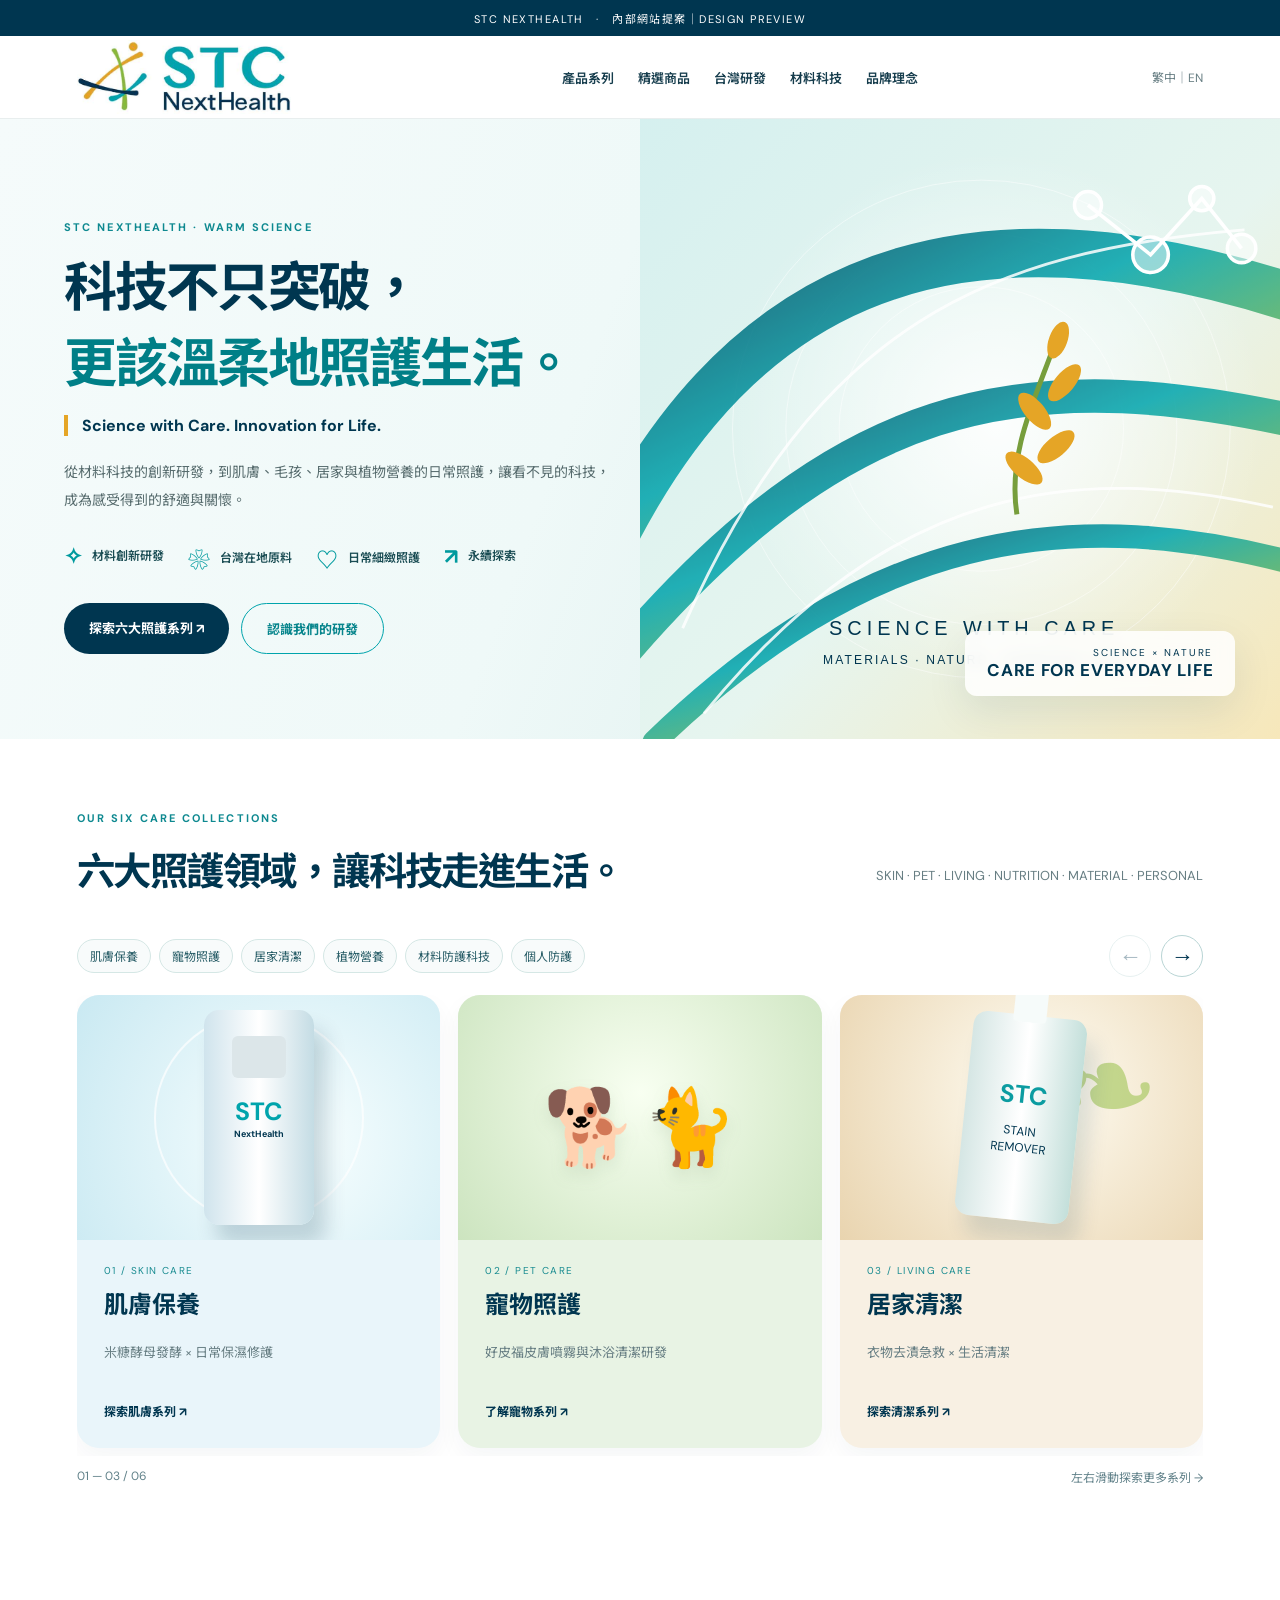
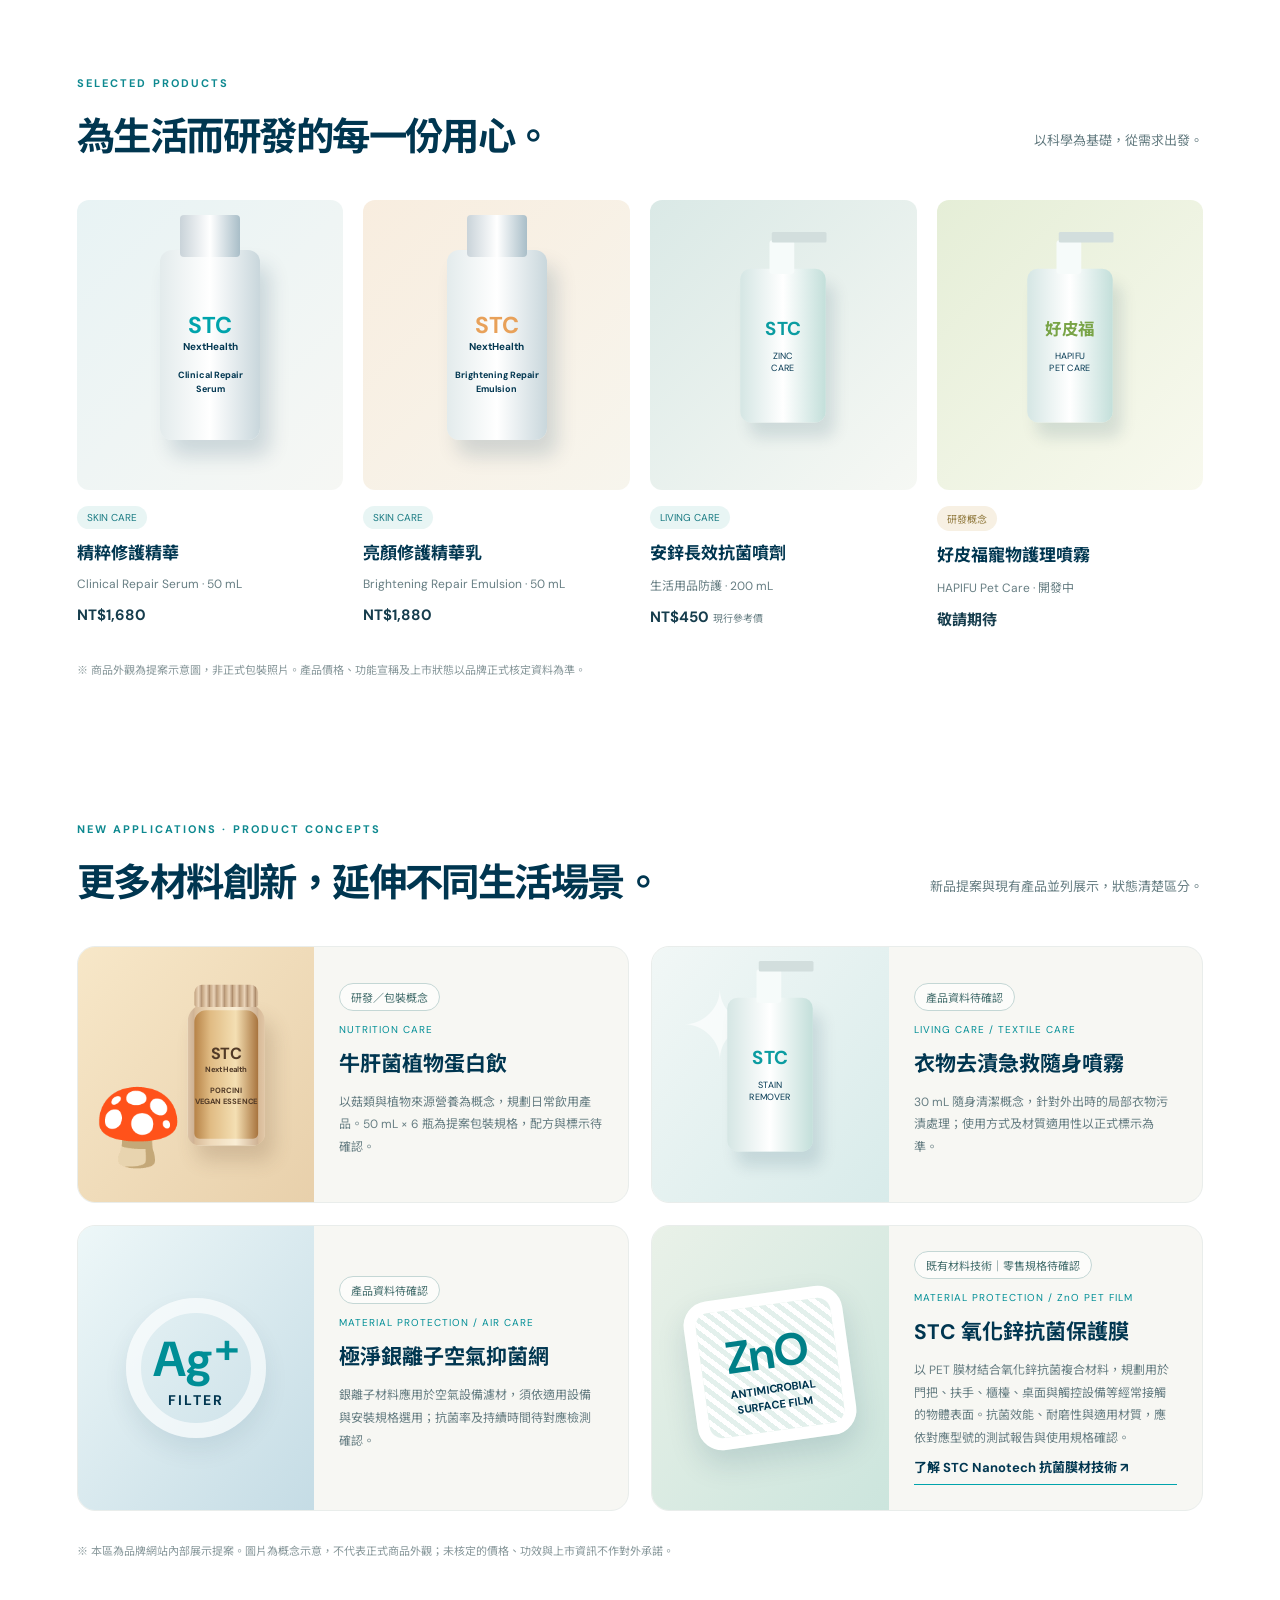
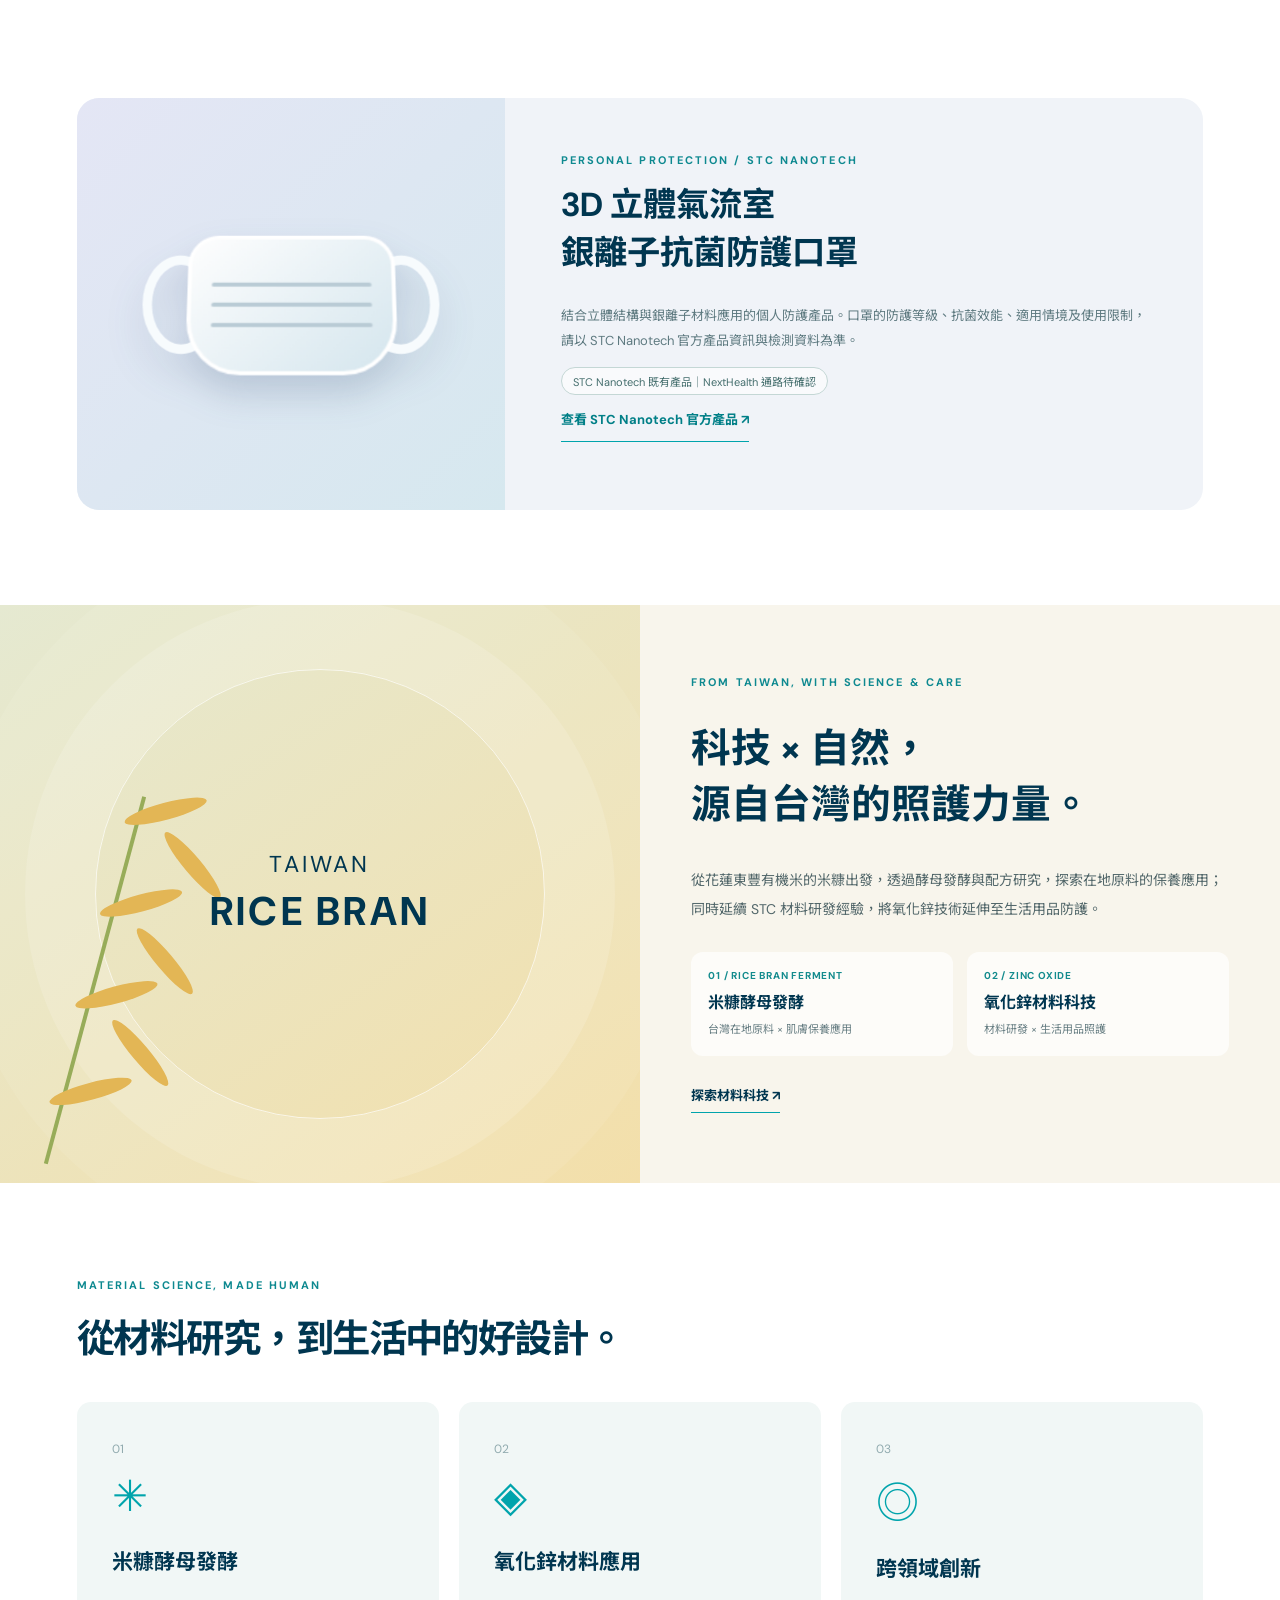
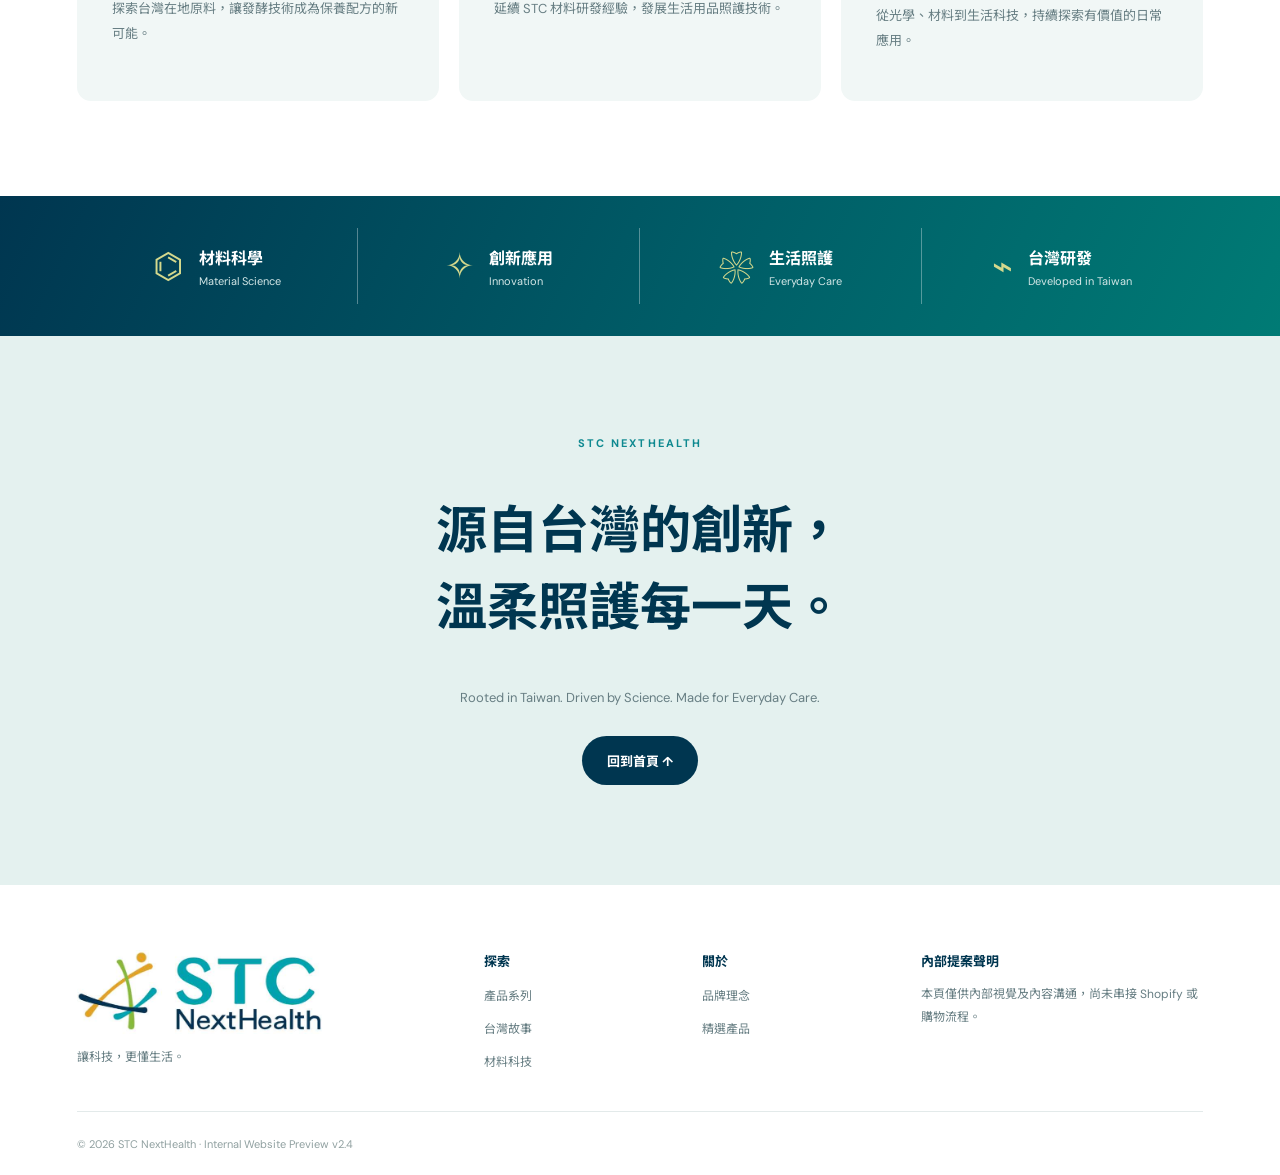
==== commit 46be9292: "Force single-row carousel with inline flex layout and card sizing" ====
--- a/index.html
+++ b/index.html
@@ -1,13 +1,13 @@
-<!doctype html><html lang="zh-Hant"><head><meta charset="utf-8"><meta name="viewport" content="width=device-width,initial-scale=1"><title>STC NextHealth｜讓科技，更懂生活</title><meta name="description" content="STC NextHealth 源自台灣材料研發，探索肌膚修護、寵物照護與生活防護。"><link rel="stylesheet" href="styles.css?v=20261105-carousel-fix2"><style id="carousel-critical">#collection-track{display:flex!important;flex-wrap:nowrap!important;grid-template-columns:none!important;overflow-x:auto!important;scroll-snap-type:x mandatory!important;scroll-behavior:smooth!important;scrollbar-width:none!important;gap:18px!important}#collection-track>.collection{display:block!important;flex:0 0 calc((100% - 36px)/3)!important;width:calc((100% - 36px)/3)!important;min-width:0!important;scroll-snap-align:start!important}.collection-toolbar{display:flex;align-items:center;justify-content:space-between;gap:16px;margin-bottom:20px}.collection-chips{display:flex;flex-wrap:wrap;gap:8px}.collection-chips a{border:1px solid #d5e7e5;border-radius:30px;padding:7px 12px;font-size:12px}.collection-controls{display:flex;gap:10px}.collection-controls button{border:1px solid #b9d5d5;border-radius:50%;width:42px;height:42px;background:white;color:#003650;font-size:23px}.collection-controls button:disabled{opacity:.35}.collection-progress{display:flex;justify-content:space-between;margin-top:12px;color:#62828a;font-size:12px}@media(max-width:1050px){#collection-track>.collection{flex-basis:calc((100% - 18px)/2)!important;width:calc((100% - 18px)/2)!important}}@media(max-width:760px){#collection-track>.collection{flex-basis:84%!important;width:84%!important}}</style></head><body><div class="notice">STC NEXTHEALTH　·　內部網站提案｜DESIGN PREVIEW</div><header><a href="#top" class="logo" aria-label="STC NextHealth 回到首頁"><img src="assets/stc-nexthealth-logo.jpg" alt="STC NextHealth 官方彩色 Logo" width="600" height="207"></a><button id="toggle" aria-label="開啟選單">☰</button><nav id="nav"><a href="#collections">產品系列</a><a href="#products">精選商品</a><a href="#story">台灣研發</a><a href="#science">材料科技</a><a href="#about">品牌理念</a></nav><span class="language">繁中｜EN</span></header><main id="top">
+<!doctype html><html lang="zh-Hant"><head><meta charset="utf-8"><meta name="viewport" content="width=device-width,initial-scale=1"><title>STC NextHealth｜讓科技，更懂生活</title><meta name="description" content="STC NextHealth 源自台灣材料研發，探索肌膚修護、寵物照護與生活防護。"><link rel="stylesheet" href="styles.css?v=20261105-carousel-fix3"><style id="carousel-critical">#collection-track{display:flex!important;flex-wrap:nowrap!important;grid-template-columns:none!important;overflow-x:auto!important;scroll-snap-type:x mandatory!important;scroll-behavior:smooth!important;scrollbar-width:none!important;gap:18px!important}#collection-track>.collection{display:block!important;flex:0 0 calc((100% - 36px)/3)!important;width:calc((100% - 36px)/3)!important;min-width:0!important;scroll-snap-align:start!important}.collection-toolbar{display:flex;align-items:center;justify-content:space-between;gap:16px;margin-bottom:20px}.collection-chips{display:flex;flex-wrap:wrap;gap:8px}.collection-chips a{border:1px solid #d5e7e5;border-radius:30px;padding:7px 12px;font-size:12px}.collection-controls{display:flex;gap:10px}.collection-controls button{border:1px solid #b9d5d5;border-radius:50%;width:42px;height:42px;background:white;color:#003650;font-size:23px}.collection-controls button:disabled{opacity:.35}.collection-progress{display:flex;justify-content:space-between;margin-top:12px;color:#62828a;font-size:12px}@media(max-width:1050px){#collection-track>.collection{flex-basis:calc((100% - 18px)/2)!important;width:calc((100% - 18px)/2)!important}}@media(max-width:760px){#collection-track>.collection{flex-basis:84%!important;width:84%!important}}</style></head><body><div class="notice">STC NEXTHEALTH　·　內部網站提案｜DESIGN PREVIEW</div><header><a href="#top" class="logo" aria-label="STC NextHealth 回到首頁"><img src="assets/stc-nexthealth-logo.jpg" alt="STC NextHealth 官方彩色 Logo" width="600" height="207"></a><button id="toggle" aria-label="開啟選單">☰</button><nav id="nav"><a href="#collections">產品系列</a><a href="#products">精選商品</a><a href="#story">台灣研發</a><a href="#science">材料科技</a><a href="#about">品牌理念</a></nav><span class="language">繁中｜EN</span></header><main id="top">
 <section class="hero hero-warm-science hero-v2" aria-labelledby="hero-title"><div class="hero-copy"><div class="eyebrow">STC NEXTHEALTH · WARM SCIENCE</div><h1 id="hero-title">科技不只突破，<br><em>更該溫柔地照護生活。</em></h1><div class="hero-en">Science with Care. Innovation for Life.</div><p>從材料科技的創新研發，到肌膚、毛孩、居家與植物營養的日常照護，讓看不見的科技，成為感受得到的舒適與關懷。</p><div class="hero-values"><span><b>✧</b> 材料創新研發</span><span><b>❀</b> 台灣在地原料</span><span><b>♡</b> 日常細緻照護</span><span><b>↗</b> 永續探索</span></div><div class="actions"><a class="button dark" href="#collections">探索六大照護系列 ↗</a><a class="button outlined" href="#science">認識我們的研發</a></div></div><div class="hero-art warm-science-art"><img class="warm-science-image" src="assets/warm-science-concept.svg" alt="深海藍、青綠、自然綠與暖金色流線交織的材料科技與台灣土地概念圖"><div class="hero-art-overlay"><span>SCIENCE × NATURE</span><strong>CARE FOR EVERYDAY LIFE</strong></div></div></section>
 
-<section class="wrap collections collections-v2 collections-v3" id="collections"><div class="section-heading"><div><div class="eyebrow">OUR SIX CARE COLLECTIONS</div><h2>六大照護領域，讓科技走進生活。</h2></div><p>SKIN · PET · LIVING · NUTRITION · MATERIAL · PERSONAL</p></div><div class="collection-toolbar"><div class="collection-chips" aria-label="六大產品系列"><a href="#products">肌膚保養</a><a href="#pet">寵物照護</a><a href="#stain">居家清潔</a><a href="#nutrition">植物營養</a><a href="#material">材料防護科技</a><a href="#mask">個人防護</a></div><div class="collection-controls"><button type="button" class="collection-prev" aria-label="上一組產品系列" disabled>←</button><button type="button" class="collection-next" aria-label="下一組產品系列">→</button></div></div><div class="collection-grid" id="collection-track" role="region" aria-label="六大產品系列橫向輪播" tabindex="0">
-<a class="collection card-skin" href="#products"><div class="visual v-skin"><span class="collection-motif"></span><span class="mini-bottle">STC <small>NextHealth</small></span></div><div class="card-copy"><small>01 / SKIN CARE</small><h3>肌膚保養</h3><p>米糠酵母發酵 × 日常保濕修護</p><b>探索肌膚系列 ↗</b></div></a>
-<a class="collection card-pet" href="#pet"><div class="visual v-pet"><span class="pet-illustration" aria-hidden="true"><span>🐕</span><span>🐈</span></span></div><div class="card-copy"><small>02 / PET CARE</small><h3>寵物照護</h3><p>好皮福皮膚噴霧與沐浴清潔研發</p><b>了解寵物系列 ↗</b></div></a>
-<a class="collection card-home" href="#stain"><div class="visual v-home"><span class="home-leaf" aria-hidden="true">❧</span><span class="spray"><b>STC</b><small>STAIN<br>REMOVER</small></span></div><div class="card-copy"><small>03 / LIVING CARE</small><h3>居家清潔</h3><p>衣物去漬急救 × 生活清潔</p><b>探索清潔系列 ↗</b></div></a>
-<a class="collection card-nutrition" href="#nutrition"><div class="visual v-nutrition"><span class="mushroom-illustration" aria-hidden="true">🍄</span><span class="nutrition-bottle">STC<small>NextHealth</small><em>PLANT<br>ESSENCE</em></span></div><div class="card-copy"><small>04 / NUTRITION CARE</small><h3>植物營養</h3><p>牛肝菌植物蛋白飲 × 植物來源營養探索</p><b>查看產品概念 ↗</b></div></a>
-<a class="collection card-material" href="#material"><div class="visual v-material"><span class="material-rings"></span><span class="material-symbol">Ag⁺<small>ZnO</small></span></div><div class="card-copy"><small>05 / MATERIAL PROTECTION</small><h3>材料防護科技</h3><p>銀離子濾材 × 氧化鋅噴劑與表面保護膜</p><b>探索材料應用 ↗</b></div></a>
-<a class="collection card-personal" href="#mask"><div class="visual v-personal"><span class="mask-art" aria-hidden="true"><span class="mask-loop loop-left"></span><span class="mask-body"><span class="mask-fold"></span><span class="mask-fold"></span><span class="mask-fold"></span></span><span class="mask-loop loop-right"></span></span></div><div class="card-copy"><small>06 / PERSONAL PROTECTION</small><h3>個人防護</h3><p>3D 立體氣流室銀離子抗菌防護口罩</p><b>了解防護口罩 ↗</b></div></a></div><div class="collection-progress"><span id="collection-position">01 — 03 / 06</span><span>左右滑動探索更多系列 →</span></div></section>
+<section class="wrap collections collections-v2 collections-v3" id="collections"><div class="section-heading"><div><div class="eyebrow">OUR SIX CARE COLLECTIONS</div><h2>六大照護領域，讓科技走進生活。</h2></div><p>SKIN · PET · LIVING · NUTRITION · MATERIAL · PERSONAL</p></div><div class="collection-toolbar"><div class="collection-chips" aria-label="六大產品系列"><a href="#products">肌膚保養</a><a href="#pet">寵物照護</a><a href="#stain">居家清潔</a><a href="#nutrition">植物營養</a><a href="#material">材料防護科技</a><a href="#mask">個人防護</a></div><div class="collection-controls"><button type="button" class="collection-prev" aria-label="上一組產品系列" disabled>←</button><button type="button" class="collection-next" aria-label="下一組產品系列">→</button></div></div><div class="collection-grid" id="collection-track" style="display:flex!important;flex-flow:row nowrap!important;overflow-x:auto!important;overflow-y:hidden!important;scroll-snap-type:x mandatory;gap:18px;width:100%;max-width:100%;" role="region" aria-label="六大產品系列橫向輪播" tabindex="0">
+<a class="collection card-skin" href="#products" style="flex:0 0 calc((100% - 36px)/3);width:calc((100% - 36px)/3);max-width:calc((100% - 36px)/3);display:block;scroll-snap-align:start;"><div class="visual v-skin"><span class="collection-motif"></span><span class="mini-bottle">STC <small>NextHealth</small></span></div><div class="card-copy"><small>01 / SKIN CARE</small><h3>肌膚保養</h3><p>米糠酵母發酵 × 日常保濕修護</p><b>探索肌膚系列 ↗</b></div></a>
+<a class="collection card-pet" href="#pet" style="flex:0 0 calc((100% - 36px)/3);width:calc((100% - 36px)/3);max-width:calc((100% - 36px)/3);display:block;scroll-snap-align:start;"><div class="visual v-pet"><span class="pet-illustration" aria-hidden="true"><span>🐕</span><span>🐈</span></span></div><div class="card-copy"><small>02 / PET CARE</small><h3>寵物照護</h3><p>好皮福皮膚噴霧與沐浴清潔研發</p><b>了解寵物系列 ↗</b></div></a>
+<a class="collection card-home" href="#stain" style="flex:0 0 calc((100% - 36px)/3);width:calc((100% - 36px)/3);max-width:calc((100% - 36px)/3);display:block;scroll-snap-align:start;"><div class="visual v-home"><span class="home-leaf" aria-hidden="true">❧</span><span class="spray"><b>STC</b><small>STAIN<br>REMOVER</small></span></div><div class="card-copy"><small>03 / LIVING CARE</small><h3>居家清潔</h3><p>衣物去漬急救 × 生活清潔</p><b>探索清潔系列 ↗</b></div></a>
+<a class="collection card-nutrition" href="#nutrition" style="flex:0 0 calc((100% - 36px)/3);width:calc((100% - 36px)/3);max-width:calc((100% - 36px)/3);display:block;scroll-snap-align:start;"><div class="visual v-nutrition"><span class="mushroom-illustration" aria-hidden="true">🍄</span><span class="nutrition-bottle">STC<small>NextHealth</small><em>PLANT<br>ESSENCE</em></span></div><div class="card-copy"><small>04 / NUTRITION CARE</small><h3>植物營養</h3><p>牛肝菌植物蛋白飲 × 植物來源營養探索</p><b>查看產品概念 ↗</b></div></a>
+<a class="collection card-material" href="#material" style="flex:0 0 calc((100% - 36px)/3);width:calc((100% - 36px)/3);max-width:calc((100% - 36px)/3);display:block;scroll-snap-align:start;"><div class="visual v-material"><span class="material-rings"></span><span class="material-symbol">Ag⁺<small>ZnO</small></span></div><div class="card-copy"><small>05 / MATERIAL PROTECTION</small><h3>材料防護科技</h3><p>銀離子濾材 × 氧化鋅噴劑與表面保護膜</p><b>探索材料應用 ↗</b></div></a>
+<a class="collection card-personal" href="#mask" style="flex:0 0 calc((100% - 36px)/3);width:calc((100% - 36px)/3);max-width:calc((100% - 36px)/3);display:block;scroll-snap-align:start;"><div class="visual v-personal"><span class="mask-art" aria-hidden="true"><span class="mask-loop loop-left"></span><span class="mask-body"><span class="mask-fold"></span><span class="mask-fold"></span><span class="mask-fold"></span></span><span class="mask-loop loop-right"></span></span></div><div class="card-copy"><small>06 / PERSONAL PROTECTION</small><h3>個人防護</h3><p>3D 立體氣流室銀離子抗菌防護口罩</p><b>了解防護口罩 ↗</b></div></a></div><div class="collection-progress"><span id="collection-position">01 — 03 / 06</span><span>左右滑動探索更多系列 →</span></div></section>
 <section class="wrap products" id="products"><div class="section-heading"><div><div class="eyebrow">SELECTED PRODUCTS</div><h2>為生活而研發的每一份用心。</h2></div><p>以科學為基礎，從需求出發。</p></div><div class="products-grid"><article><div class="product-visual serum"><div class="product-bottle blue">STC<small>NextHealth</small><span>Clinical Repair<br>Serum</span></div></div><label>SKIN CARE</label><h3>精粹修護精華</h3><p>Clinical Repair Serum · 50 mL</p><strong>NT$1,680</strong></article><article><div class="product-visual emulsion"><div class="product-bottle orange">STC<small>NextHealth</small><span>Brightening Repair<br>Emulsion</span></div></div><label>SKIN CARE</label><h3>亮顏修護精華乳</h3><p>Brightening Repair Emulsion · 50 mL</p><strong>NT$1,880</strong></article><article id="living"><div class="product-visual zinc"><div class="spray pack"><b>STC</b><small>ZINC<br>CARE</small></div></div><label>LIVING CARE</label><h3>安鋅長效抗菌噴劑</h3><p>生活用品防護 · 200 mL</p><strong>NT$450 <small>現行參考價</small></strong></article><article id="pet"><div class="product-visual pet"><div class="spray pack petpack"><b>好皮福</b><small>HAPIFU<br>PET CARE</small></div></div><label class="future">研發概念</label><h3>好皮福寵物護理噴霧</h3><p>HAPIFU Pet Care · 開發中</p><strong>敬請期待</strong></article></div><p class="disclaimer">※ 商品外觀為提案示意圖，非正式包裝照片。產品價格、功能宣稱及上市狀態以品牌正式核定資料為準。</p></section>
 <section class="wrap new-lines" id="new-lines"><div class="section-heading"><div><div class="eyebrow">NEW APPLICATIONS · PRODUCT CONCEPTS</div><h2>更多材料創新，延伸不同生活場景。</h2></div><p>新品提案與現有產品並列展示，狀態清楚區分。</p></div><div class="new-product-grid">
 <article class="new-product nutrition-product" id="nutrition"><div class="new-product-art"><span class="new-art-symbol">🍄</span><span class="nutrition-bottle">STC<small>NextHealth</small><em>PORCINI<br>VEGAN ESSENCE</em></span></div><div class="new-product-copy"><span class="product-status">研發／包裝概念</span><small>NUTRITION CARE</small><h3>牛肝菌植物蛋白飲</h3><p>以菇類與植物來源營養為概念，規劃日常飲用產品。50 mL × 6 瓶為提案包裝規格，配方與標示待確認。</p></div></article>
@@ -18,4 +18,4 @@
 <section class="story story-v2" id="story"><div class="story-art"><div class="rice"><i></i><i></i><i></i><i></i><i></i><i></i><i></i></div><span>TAIWAN<br><b>RICE BRAN</b></span></div><div class="story-copy"><div class="eyebrow">FROM TAIWAN, WITH SCIENCE & CARE</div><h2>科技 × 自然，<br>源自台灣的照護力量。</h2><p>從花蓮東豐有機米的米糠出發，透過酵母發酵與配方研究，探索在地原料的保養應用；同時延續 STC 材料研發經驗，將氧化鋅技術延伸至生活用品防護。</p><div class="research-pair"><div><b>01 / RICE BRAN FERMENT</b><strong>米糠酵母發酵</strong><span>台灣在地原料 × 肌膚保養應用</span></div><div><b>02 / ZINC OXIDE</b><strong>氧化鋅材料科技</strong><span>材料研發 × 生活用品照護</span></div></div><a class="underlink" href="#science">探索材料科技 ↗</a></div></section>
 <section class="wrap science" id="science"><div class="section-heading"><div><div class="eyebrow">MATERIAL SCIENCE, MADE HUMAN</div><h2>從材料研究，到生活中的好設計。</h2></div></div><div class="science-grid"><article><small>01</small><span>✳</span><h3>米糠酵母發酵</h3><p>探索台灣在地原料，讓發酵技術成為保養配方的新可能。</p></article><article><small>02</small><span>◈</span><h3>氧化鋅材料應用</h3><p>延續 STC 材料研發經驗，發展生活用品照護技術。</p></article><article><small>03</small><span>◎</span><h3>跨領域創新</h3><p>從光學、材料到生活科技，持續探索有價值的日常應用。</p></article></div></section>
 <section class="brand-values-strip" id="about" aria-label="品牌四大核心價值"><div class="value-item"><span class="value-icon">⌬</span><div><strong>材料科學</strong><small>Material Science</small></div></div><div class="value-item"><span class="value-icon">✧</span><div><strong>創新應用</strong><small>Innovation</small></div></div><div class="value-item"><span class="value-icon">❀</span><div><strong>生活照護</strong><small>Everyday Care</small></div></div><div class="value-item"><span class="value-icon">⌁</span><div><strong>台灣研發</strong><small>Developed in Taiwan</small></div></div></section>
-<section class="final"><div class="eyebrow">STC NEXTHEALTH</div><h2>源自台灣的創新，<br>溫柔照護每一天。</h2><p>Rooted in Taiwan. Driven by Science. Made for Everyday Care.</p><a class="button dark" href="#top">回到首頁 ↑</a></section></main><footer><div class="footer-brand"><img class="footer-logo" src="assets/stc-nexthealth-logo.jpg" width="600" height="207" alt="STC NextHealth 官方 Logo"><p>讓科技，更懂生活。</p></div><div><strong>探索</strong><a href="#collections">產品系列</a><a href="#story">台灣故事</a><a href="#science">材料科技</a></div><div><strong>關於</strong><a href="#about">品牌理念</a><a href="#products">精選產品</a></div><div><strong>內部提案聲明</strong><p>本頁僅供內部視覺及內容溝通，尚未串接 Shopify 或購物流程。</p></div><small class="copyright">© 2026 STC NextHealth · Internal Website Preview v2.3</small></footer><script src="script.js?v=20261105-carousel-fix2"></script></body></html>+<section class="final"><div class="eyebrow">STC NEXTHEALTH</div><h2>源自台灣的創新，<br>溫柔照護每一天。</h2><p>Rooted in Taiwan. Driven by Science. Made for Everyday Care.</p><a class="button dark" href="#top">回到首頁 ↑</a></section></main><footer><div class="footer-brand"><img class="footer-logo" src="assets/stc-nexthealth-logo.jpg" width="600" height="207" alt="STC NextHealth 官方 Logo"><p>讓科技，更懂生活。</p></div><div><strong>探索</strong><a href="#collections">產品系列</a><a href="#story">台灣故事</a><a href="#science">材料科技</a></div><div><strong>關於</strong><a href="#about">品牌理念</a><a href="#products">精選產品</a></div><div><strong>內部提案聲明</strong><p>本頁僅供內部視覺及內容溝通，尚未串接 Shopify 或購物流程。</p></div><small class="copyright">© 2026 STC NextHealth · Internal Website Preview v2.4</small></footer><script src="script.js?v=20261105-carousel-fix3"></script></body></html>
